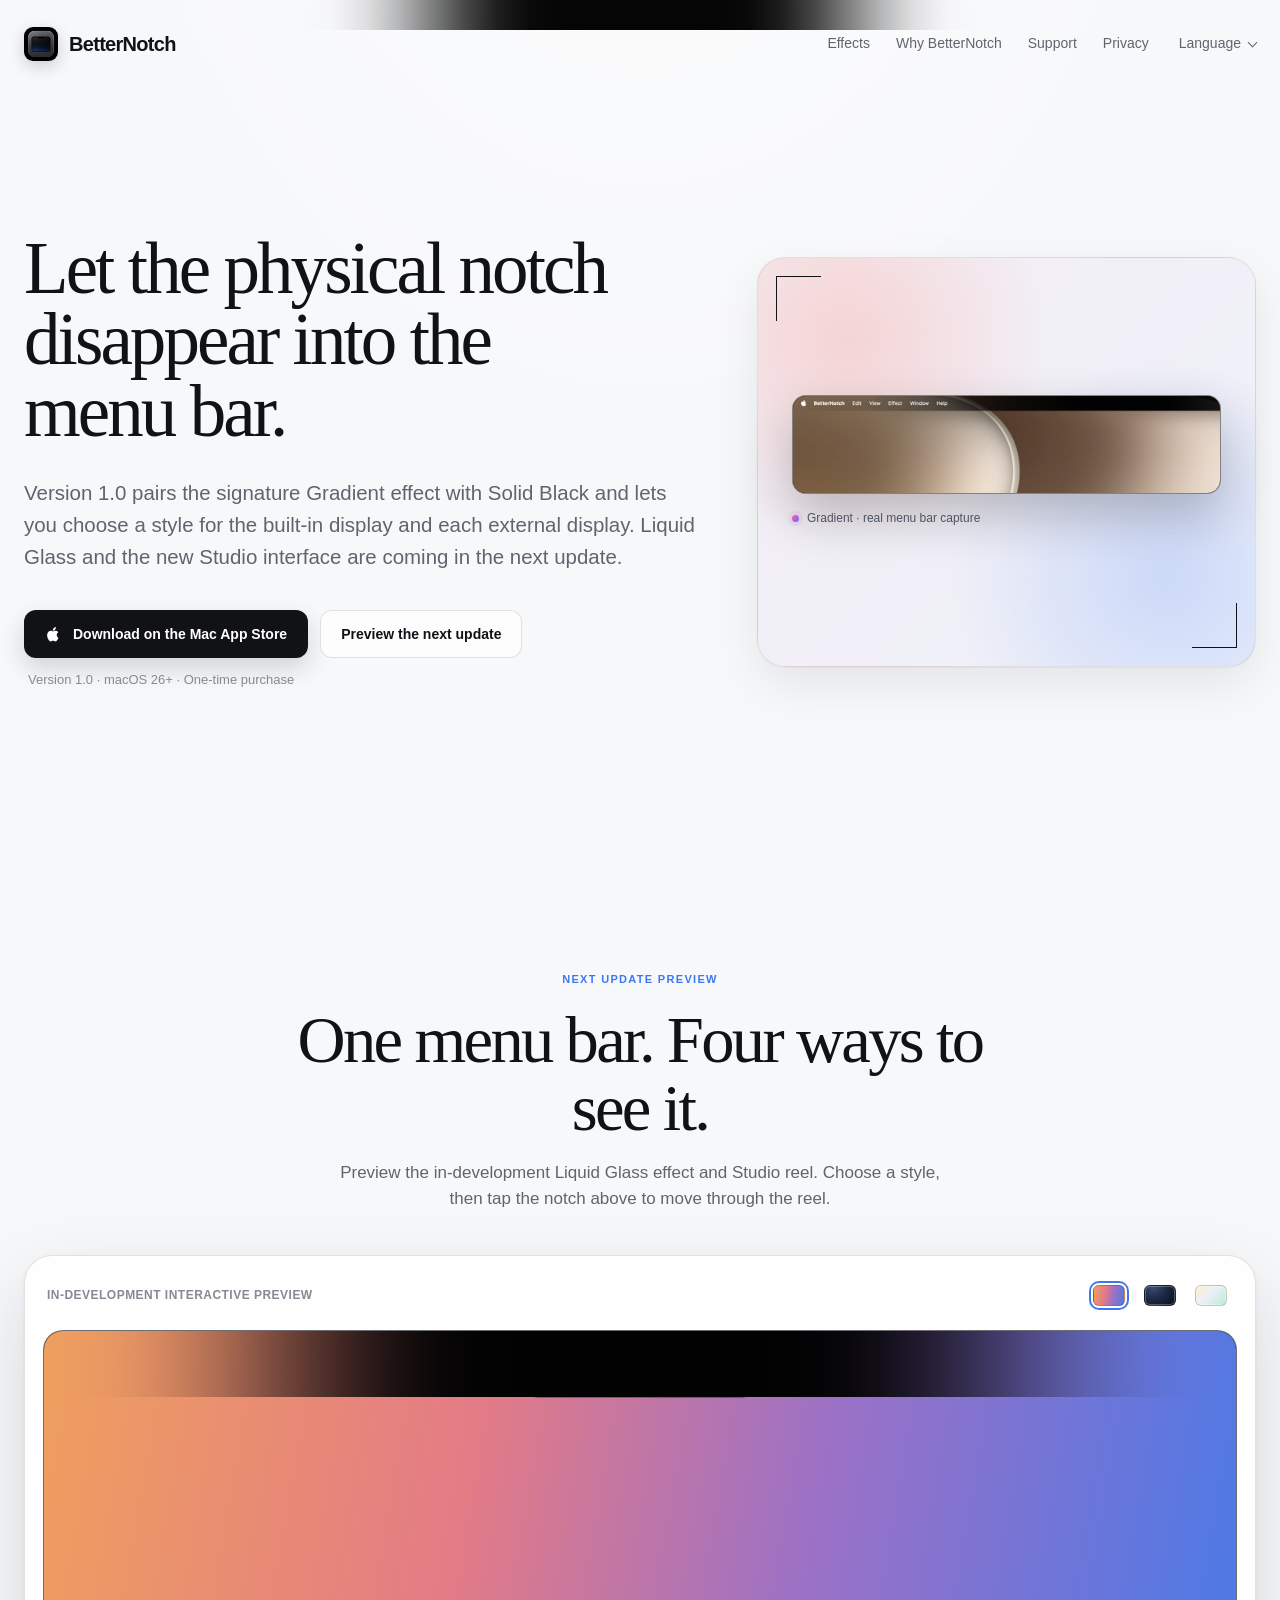
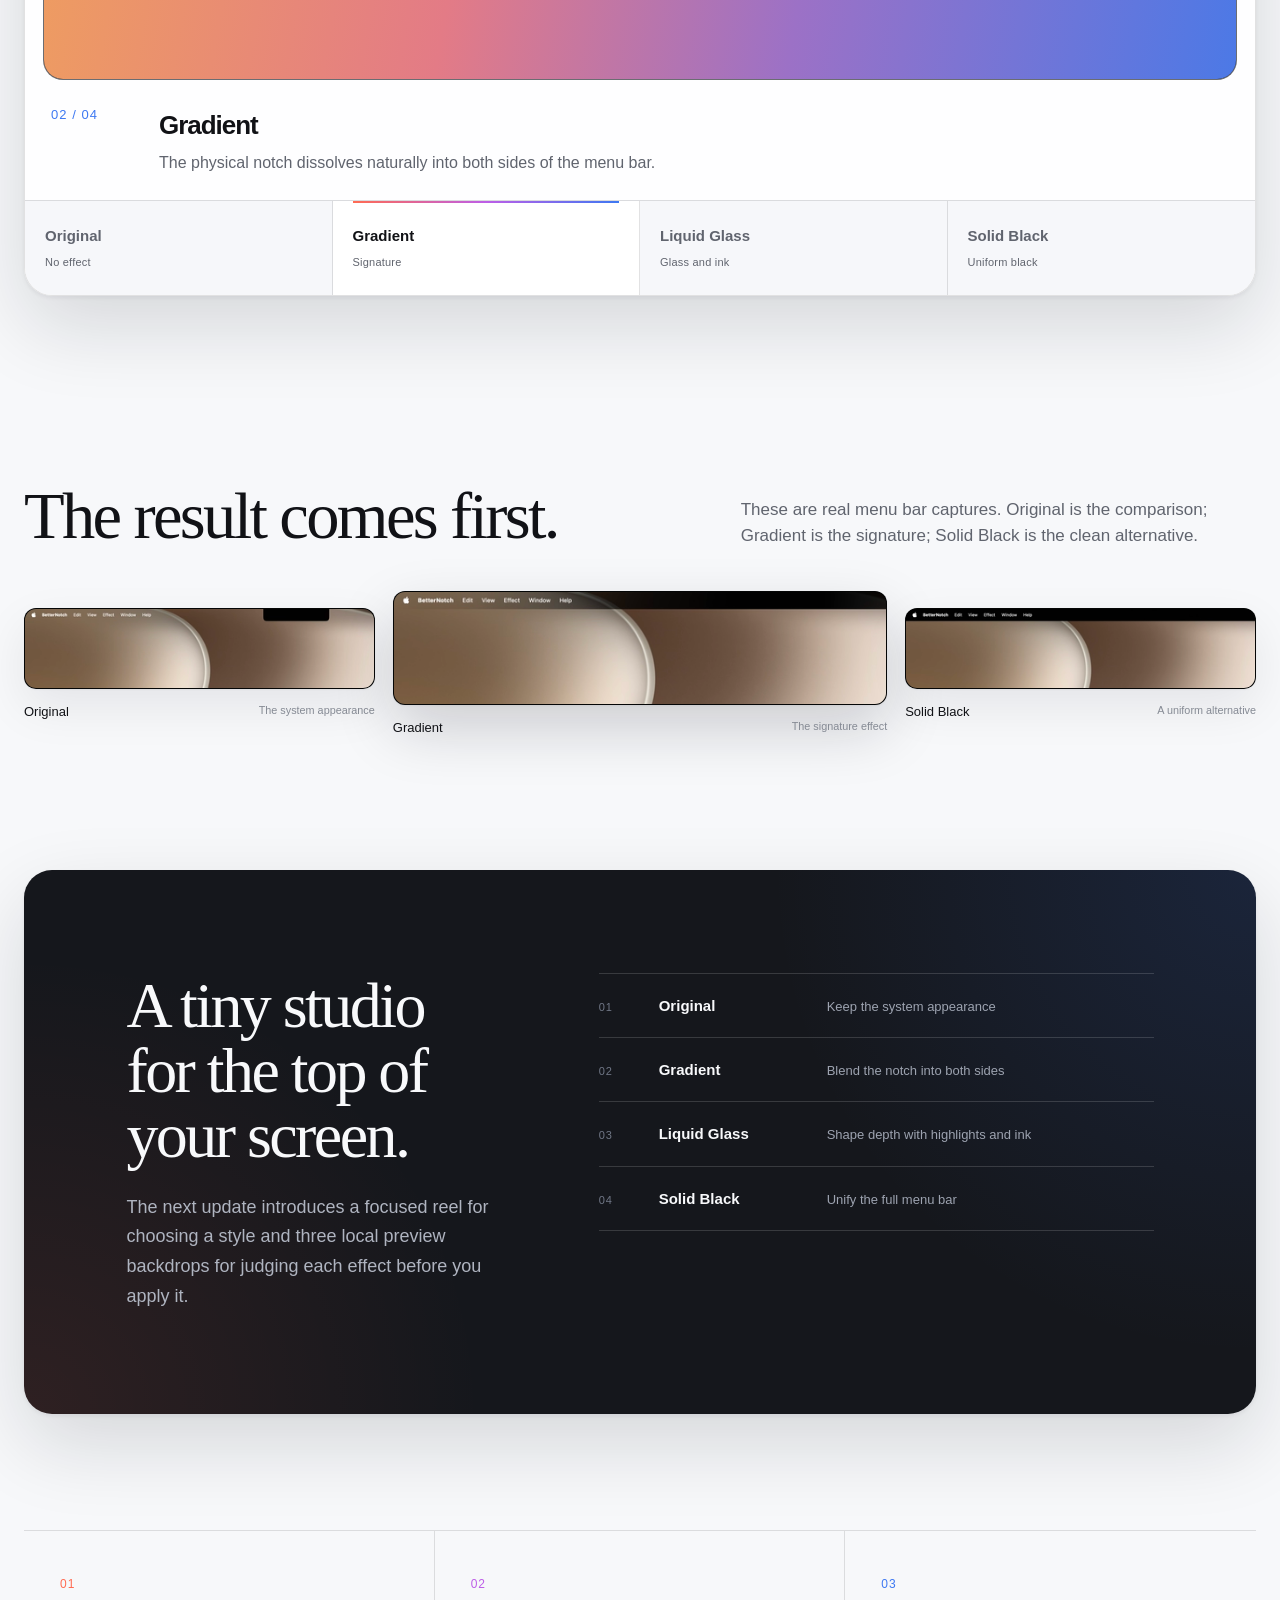
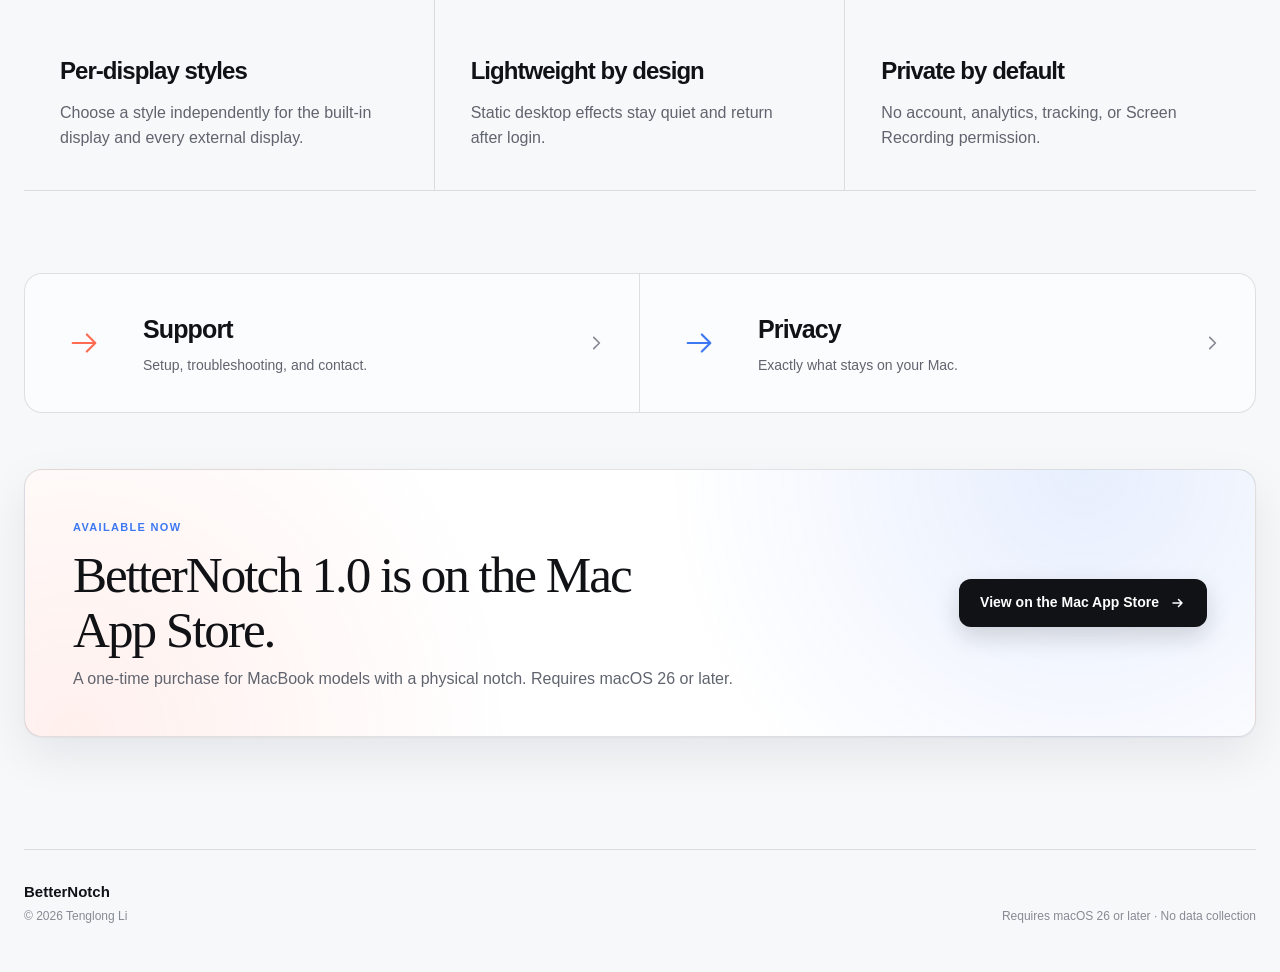
==== index.html @ a98c5ca3 "fix: refine gradient and liquid glass previews" ====
<!DOCTYPE html>
<html class="no-js" lang="en" data-title-en="BetterNotch — Let the physical notch disappear into the menu bar" data-title-zh="BetterNotch — 让物理刘海自然隐入菜单栏">
  <head>
    <meta charset="utf-8">
    <script>document.documentElement.className="js"</script>
    <meta name="viewport" content="width=device-width, initial-scale=1">
    <meta name="description" content="BetterNotch lets the physical notch disappear into the menu bar. Download version 1.0 for macOS 26 or later, and preview the next update.">
    <meta name="theme-color" content="#f7f8fa">
    <meta name="apple-itunes-app" content="app-id=6791836457">
    <meta property="og:type" content="website">
    <meta property="og:site_name" content="BetterNotch">
    <meta property="og:locale" content="en_US">
    <meta property="og:locale:alternate" content="zh_CN">
    <meta property="og:title" content="BetterNotch — Let the physical notch disappear into the menu bar">
    <meta property="og:description" content="A lightweight menu bar utility for MacBook models with a physical notch. Available on the Mac App Store.">
    <meta property="og:url" content="https://tungloong.github.io/betternotch-site/">
    <meta property="og:image" content="https://tungloong.github.io/betternotch-site/assets/og-betternotch-1.0-en.png">
    <meta property="og:image:type" content="image/png">
    <meta property="og:image:width" content="1200">
    <meta property="og:image:height" content="630">
    <meta property="og:image:alt" content="BetterNotch 1.0 showing Original, Gradient, and Solid Black menu bar effects">
    <meta name="twitter:card" content="summary_large_image">
    <meta name="twitter:title" content="BetterNotch — Let the physical notch disappear into the menu bar">
    <meta name="twitter:description" content="A lightweight menu bar utility for MacBook models with a physical notch.">
    <meta name="twitter:image" content="https://tungloong.github.io/betternotch-site/assets/og-betternotch-1.0-en.png">
    <meta name="twitter:image:alt" content="BetterNotch 1.0 showing Original, Gradient, and Solid Black menu bar effects">
    <link rel="canonical" href="https://tungloong.github.io/betternotch-site/">
    <link rel="icon" href="assets/betternotch-icon-128.png" type="image/png">
    <link rel="stylesheet" href="assets/styles.css?v=20260813-1">
    <script src="assets/language.js?v=20260812-3" defer></script>
    <script src="assets/site.js?v=20260812-3" defer></script>
    <script type="application/ld+json">
      {
        "@context": "https://schema.org",
        "@type": "SoftwareApplication",
        "name": "BetterNotch: Menu Bar Beautify",
        "alternateName": "BetterNotch",
        "applicationCategory": "UtilitiesApplication",
        "applicationSubCategory": "Graphics & Design",
        "operatingSystem": "macOS 26.0 or later",
        "softwareVersion": "1.0",
        "downloadUrl": "https://apps.apple.com/app/id6791836457?mt=12",
        "url": "https://tungloong.github.io/betternotch-site/",
        "image": "https://tungloong.github.io/betternotch-site/assets/og-betternotch-1.0-en.png",
        "description": "BetterNotch lets the physical notch disappear into the menu bar with Gradient and Solid Black effects, per-display style selection, and lightweight background operation.",
        "offers": {
          "@type": "Offer",
          "price": "0.99",
          "priceCurrency": "USD",
          "eligibleRegion": "US",
          "url": "https://apps.apple.com/app/id6791836457?mt=12",
          "availability": "https://schema.org/InStock"
        }
      }
    </script>
    <title>BetterNotch — Let the physical notch disappear into the menu bar</title>
  </head>
  <body class="home-page" data-effect="gradient" data-backdrop="warm">
    <a class="skip-link" href="#main" data-en="Skip to main content" data-zh="跳到主要内容">Skip to main content</a>

    <button class="notch-control" type="button" data-effect-cycle disabled>
      <span class="notch-control__wings" aria-hidden="true"></span>
      <span class="notch-control__shape" aria-hidden="true"></span>
      <span class="sr-only" data-notch-label>Cycle effect style</span>
    </button>

    <header class="site-header">
      <a class="brand" href="./" aria-label="BetterNotch home" data-aria-en="BetterNotch home" data-aria-zh="BetterNotch 首页">
        <picture>
          <source srcset="assets/betternotch-icon-128.avif" type="image/avif">
          <img class="brand-icon" src="assets/betternotch-icon-128.png" alt="" width="34" height="34" decoding="async">
        </picture>
        <span class="wordmark">BetterNotch</span>
      </a>

      <div class="header-actions">
        <nav class="site-nav" aria-label="Main navigation" data-aria-en="Main navigation" data-aria-zh="主要导航">
          <a href="#effects" data-en="Effects" data-zh="效果">Effects</a>
          <a href="#why" data-en="Why BetterNotch" data-zh="为什么选择 BetterNotch">Why BetterNotch</a>
          <a href="support/" data-en="Support" data-zh="使用支持">Support</a>
          <a href="privacy/" data-en="Privacy" data-zh="隐私政策">Privacy</a>
        </nav>

        <details class="language-menu" data-language-menu>
          <summary><span data-en="Language" data-zh="语言">Language</span><span class="language-chevron" aria-hidden="true"></span></summary>
          <div class="language-options" role="group" aria-label="Language / 语言">
            <button type="button" data-locale-button="en" aria-pressed="true" disabled>English</button>
            <button type="button" data-locale-button="zh-Hans" aria-pressed="false" disabled>中文</button>
          </div>
        </details>
      </div>
    </header>

    <aside class="no-js-notice" aria-label="JavaScript status" hidden>
      <p lang="en"><strong>JavaScript is off.</strong> The English content and every download, Support, and Privacy link remain available. Enable JavaScript only for language switching and the interactive effect preview.</p>
      <p lang="zh-Hans"><strong>JavaScript 已关闭。</strong>英文内容、下载、支持与隐私链接仍可使用；仅语言切换和交互式效果预览需要 JavaScript。</p>
    </aside>

    <main id="main">
      <article class="locale-home" aria-labelledby="home-title">
        <section class="hero">
          <div class="hero-copy">
            <h1 id="home-title" data-en="Let the physical notch disappear into the menu bar." data-zh="让物理刘海自然隐入菜单栏。">Let the physical notch disappear into the menu bar.</h1>
            <p class="lede" data-en="Version 1.0 pairs the signature Gradient effect with Solid Black and lets you choose a style for the built-in display and each external display. Liquid Glass and the new Studio interface are coming in the next update." data-zh="1.0 版提供主打的渐变效果、纯黑样式，并可为内建显示器和每块外接显示器选择样式；液态玻璃和全新的 Studio 界面将在下一次更新中推出。">Version 1.0 pairs the signature Gradient effect with Solid Black and lets you choose a style for the built-in display and each external display. Liquid Glass and the new Studio interface are coming in the next update.</p>
            <div class="hero-cta">
              <a class="button button-primary" href="https://apps.apple.com/app/id6791836457?mt=12" data-app-store-link>
                <svg aria-hidden="true" viewBox="0 0 20 20" width="17" height="17"><path d="M13.8 10.5c0-2.1 1.7-3.1 1.8-3.2a3.8 3.8 0 0 0-3-1.6c-1.3-.1-2.5.7-3.1.7-.7 0-1.7-.7-2.8-.7A4.1 4.1 0 0 0 3.2 7.8c-1.5 2.5-.4 6.3 1 8.3.7 1 1.5 2.1 2.6 2 1-.1 1.4-.7 2.7-.7s1.6.7 2.7.7c1.1 0 1.8-1 2.5-2a9 9 0 0 0 1.1-2.3 3.6 3.6 0 0 1-2-3.3ZM11.8 4.3c.6-.8 1.1-1.9 1-3a4.2 4.2 0 0 0-2.7 1.4 4 4 0 0 0-1 2.9c1 .1 2-.5 2.7-1.3Z" fill="currentColor"/></svg>
                <span data-en="Download on the Mac App Store" data-zh="在 Mac App Store 下载">Download on the Mac App Store</span>
              </a>
              <a class="button button-secondary" href="#effects" data-en="Preview the next update" data-zh="预览下一次更新">Preview the next update</a>
              <span class="sysreq" data-en="Version 1.0 · macOS 26+ · One-time purchase" data-zh="1.0 版 · macOS 26+ · 买断制">Version 1.0 · macOS 26+ · One-time purchase</span>
            </div>
          </div>

          <figure class="hero-capture">
            <div class="hero-capture__frame">
              <picture>
                <source srcset="assets/menubar-gradient-330.avif 330w, assets/menubar-gradient-396.avif 396w, assets/menubar-gradient-528.avif 528w" sizes="(max-width: 760px) calc(100vw - 76px), (max-width: 1040px) calc(100vw - 144px), 500px" type="image/avif">
                <img src="assets/menubar-gradient-web.png" alt="Real menu bar capture with BetterNotch Gradient applied" data-alt-en="Real menu bar capture with BetterNotch Gradient applied" data-alt-zh="应用 BetterNotch 渐变效果的真实菜单栏截图" width="1320" height="300" loading="eager" fetchpriority="high" decoding="async">
              </picture>
            </div>
            <figcaption>
              <span class="capture-dot" aria-hidden="true"></span>
              <span data-en="Gradient · real menu bar capture" data-zh="渐变 · 真实菜单栏截图">Gradient · real menu bar capture</span>
            </figcaption>
          </figure>
        </section>

        <section id="effects" class="effect-studio" aria-labelledby="effects-title">
          <header class="section-heading section-heading-centered">
            <span class="release-kicker" data-en="Next update preview" data-zh="下一次更新预览">Next update preview</span>
            <h2 id="effects-title" data-en="One menu bar. Four ways to see it." data-zh="一条菜单栏，四种观看方式。">One menu bar. Four ways to see it.</h2>
            <p class="js-only" data-en="Preview the in-development Liquid Glass effect and Studio reel. Choose a style, then tap the notch above to move through the reel." data-zh="预览开发中的液态玻璃效果与 Studio 转盘。选择一种样式，或点击页面顶部的刘海切换。">Preview the in-development Liquid Glass effect and Studio reel. Choose a style, then tap the notch above to move through the reel.</p>
            <div class="no-js-only static-preview-copy">
              <p lang="en">The static Gradient study below shows the default preview. The real menu bar captures that follow remain available.</p>
              <p lang="zh-Hans">下方静态展示默认的渐变预览；后续真实菜单栏截图仍可正常查看。</p>
            </div>
          </header>

          <div class="studio-shell">
            <div class="effect-stage" id="effect-stage" aria-live="polite">
              <div class="effect-stage__toolbar">
                <span class="js-only" data-en="In-development interactive preview" data-zh="开发中交互预览">In-development interactive preview</span>
                <span class="no-js-only">Static preview / 静态预览</span>
                <div class="backdrop-picker" role="group" aria-label="Preview backdrop" data-aria-en="Preview backdrop" data-aria-zh="预览底色">
                  <button class="backdrop-swatch backdrop-swatch-warm" type="button" data-backdrop-button="warm" aria-pressed="true" disabled><span class="sr-only" data-en="Warm backdrop" data-zh="暖色底色">Warm backdrop</span></button>
                  <button class="backdrop-swatch backdrop-swatch-midnight" type="button" data-backdrop-button="midnight" aria-pressed="false" disabled><span class="sr-only" data-en="Midnight backdrop" data-zh="深色底色">Midnight backdrop</span></button>
                  <button class="backdrop-swatch backdrop-swatch-mist" type="button" data-backdrop-button="mist" aria-pressed="false" disabled><span class="sr-only" data-en="Mist backdrop" data-zh="浅色底色">Mist backdrop</span></button>
                </div>
              </div>

              <div class="effect-canvas" aria-hidden="true">
                <div class="effect-canvas__wallpaper"></div>
                <div class="effect-canvas__effect">
                  <div class="effect-canvas__bar"></div>
                  <div class="effect-canvas__rim"></div>
                </div>
                <div class="effect-canvas__notch"></div>
              </div>

              <div class="effect-readout">
                <span class="effect-readout__index" data-effect-index>02 / 04</span>
                <div>
                  <h3 data-effect-title>Gradient</h3>
                  <p data-effect-summary>The physical notch dissolves naturally into both sides of the menu bar.</p>
                </div>
              </div>
            </div>

            <div class="effect-tabs" data-aria-en="Effect styles" data-aria-zh="效果样式">
              <button id="effect-tab-original" type="button" data-effect-button="original" disabled><span data-en="Original" data-zh="原始">Original</span><small data-en="No effect" data-zh="关闭效果">No effect</small></button>
              <button id="effect-tab-gradient" type="button" data-effect-button="gradient" disabled><span data-en="Gradient" data-zh="渐变">Gradient</span><small data-en="Signature" data-zh="主打效果">Signature</small></button>
              <button id="effect-tab-liquid-glass" type="button" data-effect-button="liquid-glass" disabled><span data-en="Liquid Glass" data-zh="液态玻璃">Liquid Glass</span><small data-en="Glass and ink" data-zh="玻璃与墨迹">Glass and ink</small></button>
              <button id="effect-tab-solid-black" type="button" data-effect-button="solid-black" disabled><span data-en="Solid Black" data-zh="纯黑">Solid Black</span><small data-en="Uniform black" data-zh="完整纯黑">Uniform black</small></button>
            </div>
          </div>
        </section>

        <section class="capture-proof" aria-labelledby="capture-title">
          <header class="section-heading">
            <h2 id="capture-title" data-en="The result comes first." data-zh="先看结果。">The result comes first.</h2>
            <p data-en="These are real menu bar captures. Original is the comparison; Gradient is the signature; Solid Black is the clean alternative." data-zh="以下均为真实菜单栏截图。原始用于对照，渐变是主打效果，纯黑则提供干净统一的替代样式。">These are real menu bar captures. Original is the comparison; Gradient is the signature; Solid Black is the clean alternative.</p>
          </header>

          <div class="capture-rail">
            <figure>
              <picture>
                <source srcset="assets/menubar-original-330.avif 330w, assets/menubar-original-396.avif 396w, assets/menubar-original-528.avif 528w" sizes="(max-width: 760px) calc(100vw - 32px), (max-width: 1287px) 27vw, 353px" type="image/avif">
                <img src="assets/menubar-original-web.png" alt="Original menu bar with the physical notch visible" data-alt-en="Original menu bar with the physical notch visible" data-alt-zh="物理刘海清晰可见的原始菜单栏" width="1320" height="300" loading="lazy" decoding="async">
              </picture>
              <figcaption><span data-en="Original" data-zh="原始">Original</span><small data-en="The system appearance" data-zh="系统原始外观">The system appearance</small></figcaption>
            </figure>
            <figure class="capture-rail__featured">
              <picture>
                <source srcset="assets/menubar-gradient-330.avif 330w, assets/menubar-gradient-396.avif 396w, assets/menubar-gradient-528.avif 528w" sizes="(max-width: 760px) calc(100vw - 32px), (max-width: 1309px) 38vw, 498px" type="image/avif">
                <img src="assets/menubar-gradient-web.png" alt="Menu bar with BetterNotch Gradient applied" data-alt-en="Menu bar with BetterNotch Gradient applied" data-alt-zh="应用 BetterNotch 渐变效果的菜单栏" width="1320" height="300" loading="lazy" decoding="async">
              </picture>
              <figcaption><span data-en="Gradient" data-zh="渐变">Gradient</span><small data-en="The signature effect" data-zh="主打效果">The signature effect</small></figcaption>
            </figure>
            <figure>
              <picture>
                <source srcset="assets/menubar-solid-black-330.avif 330w, assets/menubar-solid-black-396.avif 396w, assets/menubar-solid-black-528.avif 528w" sizes="(max-width: 760px) calc(100vw - 32px), (max-width: 1287px) 27vw, 353px" type="image/avif">
                <img src="assets/menubar-solid-black-web.png" alt="Menu bar with BetterNotch Solid Black applied" data-alt-en="Menu bar with BetterNotch Solid Black applied" data-alt-zh="应用 BetterNotch 纯黑效果的菜单栏" width="1320" height="300" loading="lazy" decoding="async">
              </picture>
              <figcaption><span data-en="Solid Black" data-zh="纯黑">Solid Black</span><small data-en="A uniform alternative" data-zh="完整统一的替代样式">A uniform alternative</small></figcaption>
            </figure>
          </div>
        </section>

        <section class="studio-story" aria-labelledby="studio-title">
          <div class="studio-story__copy">
            <h2 id="studio-title" data-en="A tiny studio for the top of your screen." data-zh="屏幕顶部的一间小小工作室。">A tiny studio for the top of your screen.</h2>
            <p data-en="The next update introduces a focused reel for choosing a style and three local preview backdrops for judging each effect before you apply it." data-zh="下一次更新将带来聚焦式样式转盘，并提供三种仅保存在本机的预览底色，方便你在应用前判断效果。">The next update introduces a focused reel for choosing a style and three local preview backdrops for judging each effect before you apply it.</p>
          </div>
          <ul class="style-ledger">
            <li><span>01</span><strong data-en="Original" data-zh="原始">Original</strong><small data-en="Keep the system appearance" data-zh="保留系统原始外观">Keep the system appearance</small></li>
            <li><span>02</span><strong data-en="Gradient" data-zh="渐变">Gradient</strong><small data-en="Blend the notch into both sides" data-zh="让刘海自然融入两侧菜单栏">Blend the notch into both sides</small></li>
            <li><span>03</span><strong data-en="Liquid Glass" data-zh="液态玻璃">Liquid Glass</strong><small data-en="Shape depth with highlights and ink" data-zh="用高光与墨迹勾勒层次">Shape depth with highlights and ink</small></li>
            <li><span>04</span><strong data-en="Solid Black" data-zh="纯黑">Solid Black</strong><small data-en="Unify the full menu bar" data-zh="统一整条菜单栏">Unify the full menu bar</small></li>
          </ul>
        </section>

        <section id="why" class="proof-points" aria-label="Why BetterNotch" data-aria-en="Why BetterNotch" data-aria-zh="为什么选择 BetterNotch">
          <article>
            <span aria-hidden="true">01</span>
            <h3 data-en="Per-display styles" data-zh="逐屏样式">Per-display styles</h3>
            <p data-en="Choose a style independently for the built-in display and every external display." data-zh="为内建显示器和每块外接显示器独立选择样式。">Choose a style independently for the built-in display and every external display.</p>
          </article>
          <article>
            <span aria-hidden="true">02</span>
            <h3 data-en="Lightweight by design" data-zh="轻量运行">Lightweight by design</h3>
            <p data-en="Static desktop effects stay quiet and return after login." data-zh="静态桌面效果安静常驻，并在登录后自动恢复。">Static desktop effects stay quiet and return after login.</p>
          </article>
          <article>
            <span aria-hidden="true">03</span>
            <h3 data-en="Private by default" data-zh="默认私密">Private by default</h3>
            <p data-en="No account, analytics, tracking, or Screen Recording permission." data-zh="无账户、无分析、无追踪，也不请求屏幕录制权限。">No account, analytics, tracking, or Screen Recording permission.</p>
          </article>
        </section>

        <section class="resource-rail" aria-label="Resources" data-aria-en="Resources" data-aria-zh="相关页面">
          <a href="support/">
            <span class="resource-arrow" aria-hidden="true"><svg viewBox="0 0 24 24"><path d="M4 12h15M14 6l6 6-6 6" fill="none" stroke="currentColor" stroke-linecap="round" stroke-linejoin="round" stroke-width="1.5"/></svg></span>
            <span><strong data-en="Support" data-zh="使用支持">Support</strong><small data-en="Setup, troubleshooting, and contact." data-zh="设置、故障排查与联系方式。">Setup, troubleshooting, and contact.</small></span>
            <svg class="resource-chevron" aria-hidden="true" viewBox="0 0 16 16"><path d="m6 3 5 5-5 5" fill="none" stroke="currentColor" stroke-linecap="round" stroke-linejoin="round" stroke-width="1.5"/></svg>
          </a>
          <a href="privacy/">
            <span class="resource-arrow resource-arrow-blue" aria-hidden="true"><svg viewBox="0 0 24 24"><path d="M4 12h15M14 6l6 6-6 6" fill="none" stroke="currentColor" stroke-linecap="round" stroke-linejoin="round" stroke-width="1.5"/></svg></span>
            <span><strong data-en="Privacy" data-zh="隐私政策">Privacy</strong><small data-en="Exactly what stays on your Mac." data-zh="准确了解哪些内容只保存在你的 Mac 上。">Exactly what stays on your Mac.</small></span>
            <svg class="resource-chevron" aria-hidden="true" viewBox="0 0 16 16"><path d="m6 3 5 5-5 5" fill="none" stroke="currentColor" stroke-linecap="round" stroke-linejoin="round" stroke-width="1.5"/></svg>
          </a>
        </section>

        <section class="download-rail" aria-labelledby="download-title">
          <div>
            <span class="release-kicker" data-en="Available now" data-zh="现已提供">Available now</span>
            <h2 id="download-title" data-en="BetterNotch 1.0 is on the Mac App Store." data-zh="BetterNotch 1.0 已登陆 Mac App Store。">BetterNotch 1.0 is on the Mac App Store.</h2>
            <p data-en="A one-time purchase for MacBook models with a physical notch. Requires macOS 26 or later." data-zh="为带物理刘海的 MacBook 打造，一次购买即可使用。需要 macOS 26 或更高版本。">A one-time purchase for MacBook models with a physical notch. Requires macOS 26 or later.</p>
          </div>
          <a class="button button-primary" href="https://apps.apple.com/app/id6791836457?mt=12" data-app-store-link>
            <span data-en="View on the Mac App Store" data-zh="前往 Mac App Store">View on the Mac App Store</span>
            <svg aria-hidden="true" viewBox="0 0 16 16" width="16" height="16"><path d="M3 8h9M8.5 4.5 12 8l-3.5 3.5" fill="none" stroke="currentColor" stroke-linecap="round" stroke-linejoin="round" stroke-width="1.5"/></svg>
          </a>
        </section>
      </article>
    </main>

    <footer class="site-footer">
      <p><strong>BetterNotch</strong><span>© 2026 Tenglong Li</span></p>
      <p data-en="Requires macOS 26 or later · No data collection" data-zh="需要 macOS 26 或更高版本 · 不收集任何数据">Requires macOS 26 or later · No data collection</p>
    </footer>
  </body>
</html>
---- assets/styles.css ----
:root {
  color-scheme: light;
  --page: #f7f8fa;
  --paper: #ffffff;
  --paper-soft: #f1f3f6;
  --ink: #111216;
  --muted: #60646e;
  --faint: #858a94;
  --line: rgba(17, 18, 22, 0.12);
  --line-strong: rgba(17, 18, 22, 0.22);
  --coral: #ff6b52;
  --violet: #bd5ee7;
  --blue: #3d78f2;
  --green: #35c76f;
  --dark: #15171c;
  --dark-raised: #1e2128;
  --max-width: 1240px;
  --content-width: 780px;
  --radius-lg: 28px;
  --radius-md: 18px;
  --radius-sm: 12px;
  --shadow-soft: 0 1px 2px rgba(15, 18, 26, 0.04), 0 18px 48px rgba(15, 18, 26, 0.08);
  --shadow-lift: 0 2px 4px rgba(15, 18, 26, 0.06), 0 30px 80px rgba(15, 18, 26, 0.14);
  --display: "Iowan Old Style", "New York", ui-serif, Georgia, "Songti SC", serif;
  --sans: -apple-system, BlinkMacSystemFont, "SF Pro Text", "Helvetica Neue", "PingFang SC", "Microsoft YaHei", sans-serif;
}

* {
  box-sizing: border-box;
}

html {
  background: var(--page);
  scroll-behavior: smooth;
  scroll-padding-top: 72px;
}

body {
  min-height: 100vh;
  margin: 0;
  overflow-x: hidden;
  color: var(--ink);
  background:
    radial-gradient(70% 36% at 50% -14%, rgba(255, 255, 255, 0.95), transparent 70%),
    var(--page);
  font-family: var(--sans);
  font-size: 16px;
  line-height: 1.55;
  text-rendering: optimizeLegibility;
  -webkit-font-smoothing: antialiased;
}

button,
summary {
  font: inherit;
}

img {
  max-width: 100%;
  height: auto;
}

a {
  color: inherit;
  text-underline-offset: 0.22em;
}

a:focus-visible,
button:focus-visible,
summary:focus-visible {
  outline: 3px solid rgba(61, 120, 242, 0.68);
  outline-offset: 4px;
}

.sr-only {
  position: absolute;
  width: 1px;
  height: 1px;
  padding: 0;
  margin: -1px;
  overflow: hidden;
  clip: rect(0, 0, 0, 0);
  white-space: nowrap;
  border: 0;
}

.skip-link {
  position: fixed;
  z-index: 200;
  top: -100px;
  left: 12px;
  display: inline-flex;
  align-items: center;
  min-height: 44px;
  padding: 9px 13px;
  border-radius: 9px;
  background: var(--ink);
  color: #fff;
  text-decoration: none;
}

.skip-link:focus {
  top: 12px;
}

.no-js-only {
  display: none;
}

.no-js .js-only,
.no-js .language-menu,
.no-js .notch-control,
.no-js .backdrop-picker,
.no-js .effect-tabs {
  display: none;
}

.no-js .no-js-only {
  display: block;
}

.no-js-notice {
  display: none;
  border-radius: var(--radius-sm);
}

.no-js .no-js-notice {
  display: block !important;
  width: min(calc(100% - 48px), var(--max-width));
  margin: 28px auto 0;
  padding: 18px 20px;
  border: 1px solid var(--line-strong);
  background: var(--paper);
  box-shadow: var(--shadow-soft);
}

.no-js-notice p {
  margin: 0;
  color: var(--muted);
  font-size: 14px;
}

.no-js-notice p + p {
  margin-top: 8px;
  padding-top: 8px;
  border-top: 1px solid var(--line);
}

.no-js-notice strong {
  color: var(--ink);
}

.static-preview-copy {
  max-width: 630px;
  margin: 18px auto 0;
}

.static-preview-copy p {
  margin: 0;
  color: var(--muted);
  font-size: 17px;
}

.static-preview-copy p + p {
  margin-top: 8px;
  font-size: 15px;
}

.no-js .effect-studio {
  padding-top: 88px;
}

.no-js .studio-shell {
  box-shadow: var(--shadow-soft);
}

.no-js .effect-readout {
  min-height: 0;
}

/* The page notch is a real control: clicking it advances the effect reel. */
.notch-control {
  position: fixed;
  z-index: 120;
  top: 0;
  left: 50%;
  width: 230px;
  height: 44px;
  padding: 0;
  border: 0;
  background: transparent;
  cursor: pointer;
  transform: translateX(-50%);
  -webkit-tap-highlight-color: transparent;
}

.notch-control__shape {
  position: absolute;
  top: 0;
  left: 50%;
  width: 154px;
  height: 30px;
  border: 1px solid rgba(255, 255, 255, 0.09);
  border-top: 0;
  border-radius: 0 0 18px 18px;
  background: #050506;
  box-shadow: 0 9px 24px rgba(15, 18, 26, 0.2);
  transform: translateX(-50%);
  transition: width 280ms ease, box-shadow 280ms ease;
}

.notch-control__wings {
  position: absolute;
  top: 0;
  left: 50%;
  width: min(680px, 78vw);
  height: 30px;
  opacity: 0;
  transform: translateX(-50%);
  transition: opacity 280ms ease, width 280ms ease, background 280ms ease;
}

body[data-effect="gradient"] .notch-control__wings {
  opacity: 1;
  background: linear-gradient(90deg,
    rgba(5, 5, 6, 0) 0%,
    rgba(5, 5, 6, 0.016) 4.8%,
    rgba(5, 5, 6, 0.104) 9.7%,
    rgba(5, 5, 6, 0.275) 14.5%,
    rgba(5, 5, 6, 0.5) 19.4%,
    rgba(5, 5, 6, 0.725) 24.2%,
    rgba(5, 5, 6, 0.897) 29%,
    rgba(5, 5, 6, 0.984) 33.9%,
    #050506 38.7%,
    #050506 61.3%,
    rgba(5, 5, 6, 0.984) 66.1%,
    rgba(5, 5, 6, 0.897) 71%,
    rgba(5, 5, 6, 0.725) 75.8%,
    rgba(5, 5, 6, 0.5) 80.6%,
    rgba(5, 5, 6, 0.275) 85.5%,
    rgba(5, 5, 6, 0.104) 90.3%,
    rgba(5, 5, 6, 0.016) 95.2%,
    rgba(5, 5, 6, 0) 100%);
}

body[data-effect="liquid-glass"] .notch-control__wings {
  opacity: 1;
  border-radius: 0 0 12px 12px;
  background:
    linear-gradient(180deg, rgba(255, 255, 255, 0.08), transparent 46%, rgba(0, 0, 0, 0.06)),
    linear-gradient(90deg,
      rgba(5, 5, 6, 0) 0%,
      rgba(5, 5, 6, 0.02) 8%,
      rgba(5, 5, 6, 0.08) 16%,
      rgba(5, 5, 6, 0.24) 23%,
      rgba(5, 5, 6, 0.55) 30%,
      rgba(5, 5, 6, 0.9) 35%,
      #050506 38.7%,
      #050506 61.3%,
      rgba(5, 5, 6, 0.9) 65%,
      rgba(5, 5, 6, 0.55) 70%,
      rgba(5, 5, 6, 0.24) 77%,
      rgba(5, 5, 6, 0.08) 84%,
      rgba(5, 5, 6, 0.02) 92%,
      rgba(5, 5, 6, 0) 100%);
  box-shadow:
    inset 0 -1px rgba(255, 255, 255, 0.5),
    inset 0 -2px rgba(4, 6, 10, 0.18),
    0 8px 22px rgba(71, 91, 158, 0.12);
  backdrop-filter: blur(10px) saturate(1.28);
  -webkit-backdrop-filter: blur(10px) saturate(1.28);
}

body[data-effect="solid-black"] .notch-control__wings {
  width: 100vw;
  opacity: 1;
  background: #050506;
}

body[data-effect="gradient"] .notch-control__shape,
body[data-effect="liquid-glass"] .notch-control__shape {
  border-color: transparent;
  box-shadow: none;
}

.notch-control:hover .notch-control__shape,
.notch-control:focus-visible .notch-control__shape {
  width: 166px;
  box-shadow: 0 10px 30px rgba(15, 18, 26, 0.32);
}

.notch-control:focus-visible {
  outline-offset: -4px;
}

.site-header,
.hero,
.effect-studio,
.capture-proof,
.studio-story,
.proof-points,
.resource-rail,
.download-rail,
.site-footer {
  width: min(calc(100% - 48px), var(--max-width));
  margin-inline: auto;
}

/* Header */
.site-header {
  position: relative;
  z-index: 50;
  display: flex;
  align-items: center;
  justify-content: space-between;
  gap: 28px;
  min-height: 78px;
  padding: 22px 0 12px;
}

.brand,
.wordmark {
  display: inline-flex;
  align-items: center;
  min-height: 44px;
  text-decoration: none;
}

.brand {
  display: inline-flex;
  align-items: center;
  gap: 11px;
}

.brand picture {
  display: block;
  width: 34px;
  height: 34px;
}

.brand-icon {
  width: 34px;
  height: 34px;
  border-radius: 9px;
  box-shadow: 0 5px 16px rgba(15, 18, 26, 0.18);
}

.wordmark {
  font-size: 20px;
  font-weight: 650;
  letter-spacing: -0.035em;
}

.header-actions {
  display: flex;
  align-items: center;
  gap: 30px;
  white-space: nowrap;
}

.site-nav {
  display: flex;
  align-items: center;
  gap: 26px;
  font-size: 14px;
}

.site-nav a {
  display: flex;
  align-items: center;
  min-height: 44px;
  color: var(--muted);
  text-decoration: none;
  transition: color 160ms ease;
}

.site-nav a:hover,
.site-nav a[aria-current="page"] {
  color: var(--ink);
}

/* Language menu */
.language-menu {
  position: relative;
  z-index: 140;
  color: var(--muted);
  font-size: 14px;
}

.language-menu summary {
  display: flex;
  align-items: center;
  gap: 8px;
  min-width: 44px;
  min-height: 44px;
  padding: 4px 0;
  list-style: none;
  cursor: pointer;
}

.language-menu summary::-webkit-details-marker {
  display: none;
}

.language-menu summary:hover,
.language-menu[open] summary {
  color: var(--ink);
}

.language-chevron {
  width: 7px;
  height: 7px;
  margin-top: -3px;
  border-right: 1px solid currentColor;
  border-bottom: 1px solid currentColor;
  transform: rotate(45deg);
  transition: transform 160ms ease;
}

.language-menu[open] .language-chevron {
  margin-top: 3px;
  transform: rotate(225deg);
}

.language-options {
  position: absolute;
  top: calc(100% + 10px);
  right: 0;
  display: grid;
  min-width: 132px;
  padding: 6px;
  border: 1px solid var(--line);
  border-radius: 12px;
  background: rgba(255, 255, 255, 0.94);
  box-shadow: var(--shadow-soft);
  backdrop-filter: blur(18px);
}

.language-options button {
  display: flex;
  align-items: center;
  justify-content: space-between;
  min-height: 44px;
  padding: 7px 9px;
  border: 0;
  border-radius: 7px;
  background: transparent;
  color: var(--muted);
  text-align: left;
  cursor: pointer;
}

.language-options button:hover,
.language-options button:focus-visible {
  background: var(--paper-soft);
  color: var(--ink);
}

.language-options button:focus-visible {
  outline: 3px solid rgba(61, 120, 242, 0.68);
  outline-offset: -2px;
}

.language-options button[aria-pressed="true"] {
  color: var(--blue);
}

.language-options button[aria-pressed="true"]::after {
  content: "✓";
  font-size: 11px;
}

/* Type */
h1,
h2,
h3,
p {
  text-wrap: pretty;
}

h1,
h2,
h3 {
  margin-top: 0;
  letter-spacing: -0.04em;
}

h1,
.section-heading h2,
.studio-story h2,
.document h1,
.document h2 {
  font-family: var(--display);
  font-weight: 500;
}

.hero {
  display: grid;
  grid-template-columns: minmax(0, 1.15fr) minmax(390px, 0.85fr);
  align-items: center;
  gap: clamp(46px, 4.5vw, 68px);
  min-height: min(780px, calc(100svh - 78px));
  padding: clamp(72px, 9vw, 124px) 0 clamp(86px, 10vw, 132px);
}

.hero h1 {
  max-width: 790px;
  margin-bottom: 30px;
  font-size: clamp(54px, 5.7vw, 78px);
  line-height: 0.98;
}

.lede {
  max-width: 680px;
  margin: 0;
  color: var(--muted);
  font-size: clamp(18px, 1.6vw, 21px);
  line-height: 1.55;
}

.hero-cta {
  display: flex;
  align-items: center;
  gap: 12px;
  margin-top: 38px;
  flex-wrap: wrap;
}

.button {
  display: inline-flex;
  align-items: center;
  justify-content: center;
  gap: 11px;
  min-height: 48px;
  padding: 12px 20px;
  border: 1px solid transparent;
  border-radius: 12px;
  font-size: 14px;
  font-weight: 620;
  text-decoration: none;
  transition: transform 180ms ease, background 180ms ease, border-color 180ms ease, box-shadow 180ms ease;
}

.button:hover {
  transform: translateY(-2px);
}

.button:active {
  transform: translateY(0) scale(0.98);
}

.button-primary {
  background: var(--ink);
  color: #fff;
  box-shadow: 0 10px 24px rgba(17, 18, 22, 0.16);
}

.button-primary:hover {
  background: #25272d;
  color: #fff;
}

.button-secondary {
  border-color: var(--line);
  background: rgba(255, 255, 255, 0.72);
  color: var(--ink);
}

.button-secondary:hover {
  border-color: var(--line-strong);
  background: #fff;
}

.sysreq {
  margin-left: 4px;
  color: var(--faint);
  font-size: 13px;
}

.hero-capture {
  position: relative;
  display: grid;
  align-content: center;
  min-height: 410px;
  margin: 0;
  padding: 48px 34px;
  border: 1px solid rgba(17, 18, 22, 0.08);
  border-radius: var(--radius-lg);
  background:
    radial-gradient(circle at 18% 20%, rgba(255, 107, 82, 0.2), transparent 38%),
    radial-gradient(circle at 82% 78%, rgba(61, 120, 242, 0.2), transparent 42%),
    linear-gradient(135deg, #f4edf3, #eef2fb);
  box-shadow: var(--shadow-soft);
}

.hero-capture::before,
.hero-capture::after {
  content: "";
  position: absolute;
  width: 44px;
  height: 44px;
  border-color: rgba(17, 18, 22, 0.18);
  pointer-events: none;
}

.hero-capture::before {
  top: 18px;
  left: 18px;
  border-top: 1px solid;
  border-left: 1px solid;
}

.hero-capture::after {
  right: 18px;
  bottom: 18px;
  border-right: 1px solid;
  border-bottom: 1px solid;
}

.hero-capture__frame {
  overflow: hidden;
  border: 1px solid rgba(255, 255, 255, 0.5);
  border-radius: 14px;
  background: #050506;
  box-shadow: 0 22px 50px rgba(17, 18, 22, 0.24);
}

.hero-capture__frame picture,
.hero-capture__frame img {
  display: block;
  width: 100%;
}

.hero-capture figcaption {
  display: flex;
  align-items: center;
  gap: 8px;
  margin-top: 15px;
  color: #4f5360;
  font-size: 12px;
}

.capture-dot {
  width: 7px;
  height: 7px;
  border-radius: 50%;
  background: linear-gradient(135deg, var(--coral), var(--violet) 52%, var(--blue));
  box-shadow: 0 0 0 4px rgba(189, 94, 231, 0.1);
}

/* Shared section headings */
.section-heading {
  display: grid;
  grid-template-columns: minmax(0, 0.95fr) minmax(280px, 0.75fr);
  align-items: end;
  gap: 64px;
  margin-bottom: 42px;
}

.section-heading-centered {
  display: block;
  max-width: 780px;
  margin-inline: auto;
  text-align: center;
}

.section-heading h2 {
  margin-bottom: 0;
  font-size: clamp(42px, 5.2vw, 68px);
  line-height: 1.02;
}

.section-heading p {
  margin: 0;
  color: var(--muted);
  font-size: 17px;
}

.section-heading-centered p {
  max-width: 630px;
  margin: 18px auto 0;
}

.release-kicker {
  display: inline-block;
  margin-bottom: 18px;
  color: var(--blue);
  font-size: 11px;
  font-weight: 700;
  letter-spacing: 0.12em;
  text-transform: uppercase;
}

/* Interactive effect studio */
.effect-studio {
  padding: 108px 0 116px;
}

.studio-shell {
  overflow: hidden;
  border: 1px solid var(--line);
  border-radius: var(--radius-lg);
  background: rgba(255, 255, 255, 0.84);
  box-shadow: var(--shadow-lift);
}

.effect-stage {
  padding: 18px 18px 0;
}

.effect-stage__toolbar {
  display: flex;
  align-items: center;
  justify-content: space-between;
  gap: 18px;
  min-height: 42px;
  padding: 0 4px 12px;
  color: var(--faint);
  font-size: 12px;
  font-weight: 620;
  letter-spacing: 0.04em;
  text-transform: uppercase;
}

.backdrop-picker {
  display: flex;
  gap: 7px;
}

.backdrop-swatch {
  position: relative;
  display: grid;
  place-items: center;
  width: 44px;
  height: 44px;
  padding: 0;
  border: 0;
  background: transparent;
  cursor: pointer;
}

.backdrop-swatch::before {
  content: "";
  width: 30px;
  height: 19px;
  border: 1px solid rgba(17, 18, 22, 0.18);
  border-radius: 6px;
  box-shadow: inset 0 0 0 1px rgba(255, 255, 255, 0.28);
  transition: transform 160ms ease, box-shadow 160ms ease;
}

.backdrop-swatch:disabled,
.effect-tabs button:disabled,
.notch-control:disabled,
.language-options button:disabled {
  cursor: default;
}

.backdrop-swatch:hover::before {
  transform: translateY(-1px);
}

.backdrop-swatch[aria-pressed="true"]::before {
  box-shadow: 0 0 0 2px var(--paper), 0 0 0 4px var(--blue);
}

.backdrop-swatch-warm::before {
  background: linear-gradient(100deg, #ef9f5e, #e37b86 36%, #9c71c6 64%, #4c79e6);
}

.backdrop-swatch-midnight::before {
  background: radial-gradient(circle at 28% 0%, #3c4e7a, #1e2742 48%, #0a0e1c);
}

.backdrop-swatch-mist::before {
  background: linear-gradient(135deg, #fff0ce, #e8f0f7 48%, #b8ebd6);
}

.effect-canvas {
  --effect-band-height: 66px;
  /* Keep the opaque interval and the physical housing on one measured seam. */
  --effect-notch-width: clamp(72px, 20%, 236px);
  position: relative;
  min-height: 350px;
  overflow: hidden;
  border: 1px solid rgba(255, 255, 255, 0.38);
  border-radius: 20px;
  background: #10131c;
  isolation: isolate;
}

.effect-canvas__wallpaper {
  position: absolute;
  inset: 0;
  background: linear-gradient(100deg, #ef9f5e, #e37b86 36%, #9c71c6 64%, #4c79e6);
  transition: background 320ms ease, filter 320ms ease;
}

body[data-backdrop="midnight"] .effect-canvas__wallpaper {
  background: radial-gradient(ellipse at 28% -20%, #3c4e7a 0%, #1e2742 46%, #0a0e1c 100%);
}

body[data-backdrop="mist"] .effect-canvas__wallpaper {
  background:
    radial-gradient(circle at 18% 24%, rgba(255, 217, 168, 0.94), transparent 36%),
    radial-gradient(circle at 74% 8%, rgba(183, 235, 214, 0.94), transparent 34%),
    linear-gradient(180deg, #f4f7fb, #e8eef6);
}

.effect-canvas__effect {
  position: absolute;
  z-index: 2;
  top: 0;
  left: 0;
  width: 100%;
  height: var(--effect-band-height);
  overflow: hidden;
  transition: inset 320ms ease, border-radius 320ms ease, box-shadow 320ms ease;
}

.effect-canvas__bar,
.effect-canvas__rim {
  position: absolute;
  inset: 0;
  transition: background 320ms ease, opacity 320ms ease, box-shadow 320ms ease;
}

.effect-canvas__notch {
  position: absolute;
  z-index: 4;
  top: 0;
  left: 50%;
  width: var(--effect-notch-width);
  height: var(--effect-band-height);
  border-radius: 0 0 18px 18px;
  background: #020203;
  transform: translateX(-50%);
  transition: width 280ms ease, border-radius 280ms ease, box-shadow 280ms ease;
}

.effect-canvas__rim {
  z-index: 3;
  opacity: 0;
}

body[data-effect="original"] .effect-canvas__bar {
  background: transparent;
}

body[data-effect="gradient"] .effect-canvas__bar {
  /* Current App default: 16 samples of smootherstep into a 40%–60% plateau. */
  background: linear-gradient(90deg,
    rgba(2, 2, 3, 0) 0%,
    rgba(2, 2, 3, 0.002) 2.5%,
    rgba(2, 2, 3, 0.016) 5%,
    rgba(2, 2, 3, 0.049) 7.5%,
    rgba(2, 2, 3, 0.104) 10%,
    rgba(2, 2, 3, 0.18) 12.5%,
    rgba(2, 2, 3, 0.275) 15%,
    rgba(2, 2, 3, 0.384) 17.5%,
    rgba(2, 2, 3, 0.5) 20%,
    rgba(2, 2, 3, 0.616) 22.5%,
    rgba(2, 2, 3, 0.725) 25%,
    rgba(2, 2, 3, 0.82) 27.5%,
    rgba(2, 2, 3, 0.896) 30%,
    rgba(2, 2, 3, 0.951) 32.5%,
    rgba(2, 2, 3, 0.984) 35%,
    rgba(2, 2, 3, 0.998) 37.5%,
    #020203 40%,
    #020203 60%,
    rgba(2, 2, 3, 0.998) 62.5%,
    rgba(2, 2, 3, 0.984) 65%,
    rgba(2, 2, 3, 0.951) 67.5%,
    rgba(2, 2, 3, 0.896) 70%,
    rgba(2, 2, 3, 0.82) 72.5%,
    rgba(2, 2, 3, 0.725) 75%,
    rgba(2, 2, 3, 0.616) 77.5%,
    rgba(2, 2, 3, 0.5) 80%,
    rgba(2, 2, 3, 0.384) 82.5%,
    rgba(2, 2, 3, 0.275) 85%,
    rgba(2, 2, 3, 0.18) 87.5%,
    rgba(2, 2, 3, 0.104) 90%,
    rgba(2, 2, 3, 0.049) 92.5%,
    rgba(2, 2, 3, 0.016) 95%,
    rgba(2, 2, 3, 0.002) 97.5%,
    rgba(2, 2, 3, 0) 100%);
}

body[data-effect="liquid-glass"] .effect-canvas__effect {
  inset: 0 10px auto;
  width: auto;
  border-radius: 0 0 14px 14px;
  background: rgba(255, 255, 255, 0.065);
  box-shadow:
    inset 0 -1px rgba(255, 255, 255, 0.5),
    inset 0 -2px rgba(5, 7, 12, 0.2),
    0 8px 20px rgba(8, 12, 24, 0.12);
  backdrop-filter: blur(12px) saturate(1.28) contrast(1.04);
  -webkit-backdrop-filter: blur(12px) saturate(1.28) contrast(1.04);
}

body[data-effect="liquid-glass"] .effect-canvas__bar {
  /* Mirrors LiquidGlassGradientProfile's current piecewise defaults. */
  background:
    linear-gradient(180deg, rgba(255, 255, 255, 0.07), rgba(255, 255, 255, 0) 42%, rgba(0, 0, 0, 0.055)),
    linear-gradient(90deg,
      rgba(2, 2, 3, 0) 0%,
      rgba(2, 2, 3, 0) 7.5%,
      rgba(2, 2, 3, 0.001) 10.006%,
      rgba(2, 2, 3, 0.003) 12.501%,
      rgba(2, 2, 3, 0.008) 14.997%,
      rgba(2, 2, 3, 0.019) 17.504%,
      rgba(2, 2, 3, 0.036) 20%,
      rgba(2, 2, 3, 0.061) 22.496%,
      rgba(2, 2, 3, 0.1) 25.246%,
      rgba(2, 2, 3, 0.307) 27.499%,
      rgba(2, 2, 3, 0.55) 30.16%,
      rgba(2, 2, 3, 0.748) 32.501%,
      rgba(2, 2, 3, 0.91) 34.997%,
      rgba(2, 2, 3, 0.994) 37.504%,
      #020203 38.366%,
      #020203 61.634%,
      rgba(2, 2, 3, 0.994) 62.496%,
      rgba(2, 2, 3, 0.91) 65.003%,
      rgba(2, 2, 3, 0.748) 67.499%,
      rgba(2, 2, 3, 0.55) 69.84%,
      rgba(2, 2, 3, 0.307) 72.501%,
      rgba(2, 2, 3, 0.1) 74.754%,
      rgba(2, 2, 3, 0.061) 77.504%,
      rgba(2, 2, 3, 0.036) 80%,
      rgba(2, 2, 3, 0.019) 82.496%,
      rgba(2, 2, 3, 0.008) 85.003%,
      rgba(2, 2, 3, 0.003) 87.499%,
      rgba(2, 2, 3, 0.001) 89.994%,
      rgba(2, 2, 3, 0) 92.501%,
      rgba(2, 2, 3, 0) 100%);
}

body[data-effect="liquid-glass"] .effect-canvas__rim {
  opacity: 1;
  top: auto;
  bottom: 0;
  height: 2px;
  background:
    linear-gradient(180deg, rgba(0, 0, 0, 0.22), rgba(255, 255, 255, 0.55) 72%, rgba(255, 255, 255, 0)),
    linear-gradient(180deg, rgba(111, 166, 255, 0.14), rgba(255, 188, 119, 0.12));
  mask-image: linear-gradient(90deg,
    #000 0%,
    #000 7.5%,
    rgba(0, 0, 0, 0.98) 20%,
    rgba(0, 0, 0, 0.9) 25.246%,
    rgba(0, 0, 0, 0.45) 30.16%,
    rgba(0, 0, 0, 0.09) 34.997%,
    rgba(0, 0, 0, 0) 38.366%,
    rgba(0, 0, 0, 0) 61.634%,
    rgba(0, 0, 0, 0.09) 65.003%,
    rgba(0, 0, 0, 0.45) 69.84%,
    rgba(0, 0, 0, 0.9) 74.754%,
    rgba(0, 0, 0, 0.98) 80%,
    #000 92.5%,
    #000 100%);
  -webkit-mask-image: linear-gradient(90deg,
    #000 0%,
    #000 7.5%,
    rgba(0, 0, 0, 0.98) 20%,
    rgba(0, 0, 0, 0.9) 25.246%,
    rgba(0, 0, 0, 0.45) 30.16%,
    rgba(0, 0, 0, 0.09) 34.997%,
    rgba(0, 0, 0, 0) 38.366%,
    rgba(0, 0, 0, 0) 61.634%,
    rgba(0, 0, 0, 0.09) 65.003%,
    rgba(0, 0, 0, 0.45) 69.84%,
    rgba(0, 0, 0, 0.9) 74.754%,
    rgba(0, 0, 0, 0.98) 80%,
    #000 92.5%,
    #000 100%);
}

body[data-effect="solid-black"] .effect-canvas__bar {
  background: #020203;
}

body[data-effect="solid-black"] .effect-canvas__notch {
  border-radius: 0;
  box-shadow: 0 0 0 1px #020203;
}

body[data-effect="gradient"] .effect-canvas__notch,
body[data-effect="liquid-glass"] .effect-canvas__notch {
  box-shadow: 0 1px 0 rgba(0, 0, 0, 0.32);
}

body[data-effect="liquid-glass"] .effect-canvas__notch {
  z-index: 5;
}

.effect-readout {
  display: grid;
  grid-template-columns: 86px 1fr;
  gap: 22px;
  min-height: 120px;
  padding: 25px 8px 22px;
}

.effect-readout__index {
  color: var(--blue);
  font-size: 13px;
  font-variant-numeric: tabular-nums;
  letter-spacing: 0.08em;
}

.effect-readout h3 {
  margin-bottom: 6px;
  font-size: 26px;
  font-weight: 650;
}

.effect-readout p {
  max-width: 660px;
  margin: 0;
  color: var(--muted);
}

.effect-tabs {
  display: grid;
  grid-template-columns: repeat(4, minmax(0, 1fr));
  border-top: 1px solid var(--line);
  background: rgba(244, 246, 249, 0.72);
}

.effect-tabs button {
  position: relative;
  min-height: 94px;
  padding: 18px 20px;
  border: 0;
  border-right: 1px solid var(--line);
  background: transparent;
  color: var(--muted);
  text-align: left;
  cursor: pointer;
  transition: background 180ms ease, color 180ms ease;
}

.effect-tabs button:last-child {
  border-right: 0;
}

.effect-tabs button:focus-visible {
  z-index: 1;
  outline-offset: -5px;
}

.effect-tabs button::before {
  content: "";
  position: absolute;
  top: 0;
  left: 20px;
  right: 20px;
  height: 2px;
  opacity: 0;
  background: linear-gradient(90deg, var(--coral), var(--violet), var(--blue));
  transition: opacity 180ms ease;
}

.effect-tabs button:hover {
  background: rgba(255, 255, 255, 0.72);
  color: var(--ink);
}

.effect-tabs button[aria-selected="true"] {
  background: var(--paper);
  color: var(--ink);
}

.effect-tabs button[aria-selected="true"]::before {
  opacity: 1;
}

.effect-tabs span,
.effect-tabs small {
  display: block;
}

.effect-tabs span {
  font-size: 15px;
  font-weight: 640;
}

.effect-tabs small {
  margin-top: 6px;
  color: var(--muted);
  font-size: 11px;
  letter-spacing: 0.02em;
}

/* Real capture proof */
.capture-proof {
  padding: 70px 0 132px;
}

.capture-rail {
  display: grid;
  grid-template-columns: 0.88fr 1.24fr 0.88fr;
  align-items: center;
  gap: 18px;
}

.capture-rail figure {
  margin: 0;
}

.capture-rail picture,
.capture-rail img {
  display: block;
  width: 100%;
}

.capture-rail img {
  border: 1px solid var(--line-strong);
  border-radius: 12px;
  background: #020203;
  box-shadow: var(--shadow-soft);
}

.capture-rail__featured img {
  box-shadow: 0 1px 2px rgba(15, 18, 26, 0.05), 0 24px 58px rgba(15, 18, 26, 0.18);
}

.capture-rail figcaption {
  display: flex;
  justify-content: space-between;
  gap: 14px;
  margin-top: 13px;
  color: var(--ink);
  font-size: 13px;
}

.capture-rail figcaption small {
  color: var(--faint);
}

/* Studio story */
.studio-story {
  display: grid;
  grid-template-columns: minmax(0, 0.8fr) minmax(420px, 1.2fr);
  gap: clamp(54px, 8vw, 110px);
  padding: clamp(68px, 8vw, 104px);
  border-radius: var(--radius-lg);
  background:
    radial-gradient(circle at 100% 0%, rgba(61, 120, 242, 0.14), transparent 36%),
    radial-gradient(circle at 0% 100%, rgba(255, 107, 82, 0.11), transparent 34%),
    var(--dark);
  color: #f8f9fb;
  box-shadow: var(--shadow-lift);
}

.studio-story h2 {
  margin-bottom: 24px;
  font-size: clamp(40px, 5vw, 64px);
  line-height: 1.02;
}

.studio-story__copy p {
  margin: 0;
  color: #afb4c0;
  font-size: 18px;
  line-height: 1.65;
}

.style-ledger {
  margin: 0;
  padding: 0;
  border-top: 1px solid rgba(255, 255, 255, 0.15);
  list-style: none;
}

.style-ledger > li {
  display: grid;
  grid-template-columns: 42px 150px 1fr;
  align-items: baseline;
  gap: 18px;
  padding: 20px 0;
  border-bottom: 1px solid rgba(255, 255, 255, 0.15);
}

.style-ledger span {
  color: #717887;
  font-size: 11px;
  letter-spacing: 0.08em;
}

.style-ledger strong {
  font-size: 15px;
  font-weight: 620;
}

.style-ledger small {
  color: #9da3b0;
  font-size: 13px;
}

/* Proof points and resources */
.proof-points {
  display: grid;
  grid-template-columns: repeat(3, minmax(0, 1fr));
  margin-top: 116px;
  border-top: 1px solid var(--line);
  border-bottom: 1px solid var(--line);
}

.proof-points article {
  min-height: 250px;
  padding: 40px 36px;
  border-right: 1px solid var(--line);
}

.proof-points article:last-child {
  border-right: 0;
}

.proof-points article > span {
  color: var(--blue);
  font-size: 12px;
  letter-spacing: 0.08em;
}

.proof-points article:nth-child(1) > span {
  color: var(--coral);
}

.proof-points article:nth-child(2) > span {
  color: var(--violet);
}

.proof-points h3 {
  margin: 56px 0 12px;
  font-size: 24px;
  font-weight: 630;
}

.proof-points p {
  margin: 0;
  color: var(--muted);
}

.resource-rail {
  display: grid;
  grid-template-columns: repeat(2, minmax(0, 1fr));
  margin-top: 82px;
  margin-bottom: 56px;
  border: 1px solid var(--line);
  border-radius: var(--radius-md);
  background: rgba(255, 255, 255, 0.55);
}

.resource-rail > a {
  display: grid;
  grid-template-columns: 64px 1fr 20px;
  align-items: center;
  gap: 22px;
  min-height: 138px;
  padding: 28px 32px;
  text-decoration: none;
  transition: background 180ms ease;
}

.resource-rail > a:first-child {
  border-right: 1px solid var(--line);
}

.resource-rail > a:hover {
  background: var(--paper);
}

.resource-arrow {
  display: grid;
  place-items: center;
  width: 54px;
  height: 54px;
  color: var(--coral);
}

.resource-arrow-blue {
  color: var(--blue);
}

.resource-arrow svg {
  width: 34px;
}

.resource-rail strong,
.resource-rail small {
  display: block;
}

.resource-rail strong {
  font-size: 25px;
  font-weight: 630;
  letter-spacing: -0.035em;
}

.resource-rail small {
  margin-top: 6px;
  color: var(--muted);
  font-size: 14px;
}

.resource-chevron {
  width: 18px;
  color: var(--faint);
  transition: transform 180ms ease, color 180ms ease;
}

.resource-rail > a:hover .resource-chevron {
  color: var(--ink);
  transform: translateX(4px);
}

.download-rail {
  display: grid;
  grid-template-columns: minmax(0, 1fr) auto;
  align-items: center;
  gap: 48px;
  margin-bottom: 112px;
  padding: 44px 48px;
  border: 1px solid var(--line);
  border-radius: var(--radius-md);
  background:
    radial-gradient(circle at 86% 0%, rgba(61, 120, 242, 0.12), transparent 38%),
    radial-gradient(circle at 4% 100%, rgba(255, 107, 82, 0.1), transparent 36%),
    var(--paper);
  box-shadow: var(--shadow-soft);
}

.download-rail .release-kicker {
  margin-bottom: 12px;
}

.download-rail h2 {
  max-width: 760px;
  margin-bottom: 10px;
  font-family: var(--display);
  font-size: clamp(34px, 4vw, 52px);
  font-weight: 500;
  line-height: 1.06;
}

.download-rail p {
  max-width: 690px;
  margin: 0;
  color: var(--muted);
}

.download-rail .button {
  min-width: 220px;
}

/* Support and Privacy */
.document {
  width: min(calc(100% - 48px), var(--content-width));
  margin-inline: auto;
  padding: 82px 0 120px;
}

.document-header {
  padding-bottom: 52px;
  border-bottom: 1px solid var(--line);
}

.document .eyebrow {
  margin: 0 0 18px;
  color: var(--blue);
  font-size: 12px;
  font-weight: 650;
  letter-spacing: 0.1em;
  text-transform: uppercase;
}

.document h1 {
  margin-bottom: 24px;
  font-size: clamp(50px, 7vw, 78px);
  line-height: 1;
}

.document .lede {
  max-width: 720px;
  font-size: 19px;
}

.document-nav {
  margin: 34px 0 8px;
  padding: 22px 24px;
  border: 1px solid var(--line);
  border-radius: var(--radius-sm);
  background: rgba(255, 255, 255, 0.64);
}

.document-nav p {
  margin: 0 0 14px;
  color: var(--ink);
  font-size: 12px;
  font-weight: 680;
  letter-spacing: 0.09em;
  text-transform: uppercase;
}

.document-nav ul {
  display: grid;
  grid-template-columns: repeat(2, minmax(0, 1fr));
  gap: 9px 28px;
  margin: 0;
  padding: 0;
  list-style: none;
}

.document-nav li + li {
  margin-top: 0;
}

.document-nav a {
  display: flex;
  align-items: center;
  min-height: 44px;
  color: var(--muted);
  font-size: 14px;
  text-decoration-color: transparent;
  transition: color 160ms ease, text-decoration-color 160ms ease;
}

.document-nav a:hover {
  color: var(--ink);
  text-decoration-color: currentColor;
}

.document-section {
  padding: 54px 0 28px;
  border-bottom: 1px solid var(--line);
}

.document-section:last-child {
  border-bottom: 0;
}

.document-release {
  display: grid;
  grid-template-columns: minmax(0, 1fr) auto;
  align-items: center;
  gap: 32px;
  margin: 42px 0 8px;
  padding: 28px;
  border: 1px solid var(--line);
  border-radius: var(--radius-md);
  background:
    radial-gradient(circle at 100% 0%, rgba(61, 120, 242, 0.1), transparent 44%),
    var(--paper);
  box-shadow: var(--shadow-soft);
}

.document-release .release-kicker {
  margin: 0 0 8px;
}

.document .document-release h2 {
  margin-bottom: 10px;
  font-family: var(--sans);
  font-size: 23px;
  font-weight: 650;
  letter-spacing: -0.035em;
}

.document-release p:last-child {
  margin: 0;
  font-size: 14px;
}

.document-release .button {
  min-width: 190px;
}

.version-note {
  margin-top: 28px;
  padding: 22px 24px;
  border-left: 3px solid var(--violet);
  border-radius: 0 var(--radius-sm) var(--radius-sm) 0;
  background: rgba(189, 94, 231, 0.055);
}

.version-note strong {
  display: block;
  margin-bottom: 7px;
  color: var(--ink);
  font-size: 14px;
}

.version-note p {
  margin: 0;
}

.document h2 {
  margin-bottom: 24px;
  font-size: clamp(32px, 4vw, 46px);
  line-height: 1.08;
}

.document h3 {
  margin-bottom: 10px;
  font-size: 22px;
}

.document p,
.document li {
  color: #515660;
}

.document ol,
.document ul {
  padding-left: 1.35em;
}

.document li + li {
  margin-top: 12px;
}

.contact-box {
  margin-top: 30px;
  padding: 24px 26px;
  border: 1px solid rgba(61, 120, 242, 0.24);
  border-radius: var(--radius-sm);
  background: rgba(61, 120, 242, 0.06);
}

.contact-box p {
  margin: 0;
}

/* Footer */
.site-footer {
  display: flex;
  align-items: flex-end;
  justify-content: space-between;
  gap: 28px;
  padding: 30px 0 46px;
  border-top: 1px solid var(--line);
  color: var(--faint);
  font-size: 12px;
}

.site-footer p {
  margin: 0;
}

.site-footer a {
  display: inline-flex;
  align-items: center;
  min-height: 44px;
}

.site-footer p:first-child {
  display: grid;
  gap: 4px;
}

.site-footer strong {
  color: var(--ink);
  font-size: 15px;
  font-weight: 650;
}

@media (max-width: 1040px) {
  .site-nav {
    gap: 18px;
  }

  .hero {
    grid-template-columns: 1fr;
    min-height: auto;
  }

  .hero-copy {
    max-width: 820px;
  }

  .hero-capture {
    min-height: 340px;
  }

  .studio-story {
    grid-template-columns: 1fr;
  }

  .studio-story__copy {
    max-width: 700px;
  }
}

@media (max-width: 760px) {
  .site-header,
  .hero,
  .effect-studio,
  .capture-proof,
  .studio-story,
  .proof-points,
  .resource-rail,
  .download-rail,
  .site-footer {
    width: min(calc(100% - 32px), var(--max-width));
  }

  .no-js .no-js-notice {
    width: min(calc(100% - 32px), var(--max-width));
  }

  .notch-control {
    width: 150px;
  }

  .notch-control__shape {
    width: 92px;
    height: 24px;
    border-radius: 0 0 13px 13px;
  }

  .notch-control__wings {
    height: 24px;
  }

  .site-header {
    display: grid;
    grid-template-columns: minmax(0, 1fr) auto;
    align-items: center;
    gap: 14px 20px;
    min-height: 0;
    padding-top: 32px;
  }

  .header-actions {
    display: contents;
  }

  .site-nav {
    grid-column: 1 / -1;
    grid-row: 2;
    justify-content: space-between;
    gap: 12px;
    width: 100%;
    padding: 2px 0 8px;
  }

  .language-menu {
    grid-column: 2;
    grid-row: 1;
  }

  .hero {
    gap: 46px;
    padding: 68px 0 86px;
  }

  .hero h1 {
    font-size: clamp(46px, 13vw, 64px);
  }

  .hero-capture {
    min-height: 250px;
    padding: 34px 22px;
  }

  .section-heading {
    display: block;
  }

  .section-heading p {
    margin-top: 20px;
  }

  .effect-studio {
    padding: 62px 0 90px;
  }

  .effect-stage {
    padding: 12px 12px 0;
  }

  .effect-canvas {
    --effect-band-height: 50px;
    min-height: 255px;
  }

  .effect-readout {
    grid-template-columns: 58px 1fr;
  }

  .effect-tabs {
    grid-template-columns: repeat(2, minmax(0, 1fr));
  }

  .effect-tabs button:nth-child(2) {
    border-right: 0;
  }

  .effect-tabs button:nth-child(-n + 2) {
    border-bottom: 1px solid var(--line);
  }

  .capture-proof {
    padding-bottom: 96px;
  }

  .capture-rail {
    grid-template-columns: 1fr;
    gap: 30px;
  }

  .capture-rail__featured {
    order: -1;
  }

  .capture-rail figcaption small {
    text-align: right;
  }

  .studio-story {
    gap: 44px;
    padding: 52px 28px;
  }

  .style-ledger > li {
    grid-template-columns: 34px 1fr;
  }

  .style-ledger small {
    grid-column: 2;
  }

  .proof-points {
    grid-template-columns: 1fr;
    margin-top: 82px;
  }

  .proof-points article {
    min-height: 0;
    border-right: 0;
    border-bottom: 1px solid var(--line);
  }

  .proof-points article:last-child {
    border-bottom: 0;
  }

  .proof-points h3 {
    margin-top: 32px;
  }

  .resource-rail {
    grid-template-columns: 1fr;
    margin-top: 64px;
    margin-bottom: 88px;
  }

  .download-rail,
  .document-release {
    grid-template-columns: 1fr;
  }

  .download-rail {
    align-items: start;
    gap: 28px;
    margin-bottom: 88px;
    padding: 36px 28px;
  }

  .download-rail .button,
  .document-release .button {
    justify-self: start;
  }

  .resource-rail > a:first-child {
    border-right: 0;
    border-bottom: 1px solid var(--line);
  }

  .document {
    width: min(calc(100% - 32px), var(--content-width));
    padding-top: 58px;
  }

  .site-footer {
    align-items: flex-start;
    flex-direction: column;
  }
}

@media (max-width: 480px) {
  body {
    font-size: 15px;
  }

  .brand-icon {
    width: 31px;
    height: 31px;
  }

  .wordmark {
    font-size: 18px;
  }

  .site-nav {
    font-size: 13px;
  }

  .hero {
    padding-top: 50px;
  }

  .hero h1 {
    margin-bottom: 24px;
    font-size: 45px;
  }

  .lede {
    font-size: 17px;
  }

  .hero-cta {
    align-items: stretch;
  }

  .button {
    flex: 1 1 auto;
  }

  .sysreq {
    flex-basis: 100%;
    margin: 6px 0 0;
  }

  .hero-capture {
    min-height: 218px;
  }

  .section-heading h2,
  .studio-story h2 {
    font-size: 40px;
  }

  .effect-stage__toolbar {
    align-items: flex-start;
    flex-direction: column;
    padding-bottom: 16px;
  }

  .effect-canvas {
    min-height: 220px;
  }

  .effect-readout {
    grid-template-columns: 1fr;
    gap: 8px;
  }

  .effect-tabs button {
    min-height: 84px;
    padding: 15px;
  }

  .studio-story {
    width: calc(100% - 16px);
    padding: 46px 22px;
  }

  .resource-rail > a {
    grid-template-columns: 48px 1fr 18px;
    gap: 14px;
    padding: 24px 20px;
  }

  .download-rail {
    padding: 30px 22px;
  }

  .resource-arrow {
    width: 44px;
  }

  .resource-rail strong {
    font-size: 22px;
  }
}

@media (max-width: 360px) {
  .site-header {
    gap: 12px 14px;
  }

  .site-nav {
    display: grid;
    grid-template-columns: repeat(2, minmax(0, 1fr));
    gap: 0;
    padding: 0;
    border-top: 1px solid var(--line);
    border-bottom: 1px solid var(--line);
    white-space: normal;
  }

  .site-nav a {
    display: flex;
    align-items: center;
    min-height: 44px;
    padding: 8px 4px;
  }

  .site-nav a:nth-child(even) {
    justify-content: flex-end;
    text-align: right;
  }

  .hero {
    padding-top: 40px;
  }

  .hero h1 {
    font-size: clamp(38px, 13.5vw, 43px);
    line-height: 1.02;
  }

  .hero-capture {
    padding: 30px 18px;
  }

  .section-heading h2,
  .studio-story h2 {
    font-size: 36px;
  }

  .effect-stage {
    padding-inline: 8px;
  }

  .effect-tabs button {
    padding-inline: 12px;
  }

  .studio-story {
    padding-inline: 18px;
  }

  .document h1 {
    font-size: 46px;
  }

  .document-release,
  .document-nav,
  .contact-box,
  .version-note {
    padding-inline: 18px;
  }
}

@media (prefers-reduced-motion: reduce) {
  html {
    scroll-behavior: auto;
  }

  *,
  *::before,
  *::after {
    scroll-behavior: auto !important;
    transition-duration: 0.001ms !important;
    animation-duration: 0.001ms !important;
    animation-iteration-count: 1 !important;
  }

  .button:hover,
  .button:active,
  .backdrop-swatch:hover::before,
  .resource-rail > a:hover .resource-chevron {
    transform: none;
  }
}

@media (prefers-contrast: more) {
  :root {
    --muted: #41454e;
    --faint: #555a64;
    --line: rgba(17, 18, 22, 0.34);
    --line-strong: rgba(17, 18, 22, 0.56);
  }

  body {
    background: var(--page);
  }

  .language-options,
  .hero-capture,
  .studio-shell,
  .resource-rail,
  .download-rail,
  .document-release,
  .document-nav,
  .contact-box,
  .no-js-notice {
    border-color: var(--line-strong);
    background: var(--paper);
    box-shadow: none;
  }

  .button-secondary,
  .effect-tabs,
  .effect-tabs button[aria-selected="true"] {
    background: var(--paper);
  }

  .effect-tabs button[aria-selected="true"]::before {
    height: 4px;
    background: var(--ink);
  }

  .backdrop-swatch[aria-pressed="true"]::before {
    box-shadow: 0 0 0 2px var(--paper), 0 0 0 5px var(--ink);
  }

  .studio-story {
    border: 2px solid #fff;
    background: #050506;
    box-shadow: none;
  }

  .studio-story__copy p,
  .style-ledger small {
    color: #d6d9e0;
  }

  .style-ledger span {
    color: #c4c8d1;
  }
}

@media print {
  @page {
    margin: 16mm;
  }

  :root {
    color-scheme: light;
    --page: #fff;
    --paper: #fff;
    --ink: #000;
    --muted: #333;
    --faint: #555;
    --line: rgba(0, 0, 0, 0.28);
  }

  html,
  body {
    background: #fff !important;
    color: #000;
    font-size: 10.5pt;
  }

  .site-header,
  .skip-link,
  .no-js-notice,
  .document-nav {
    display: none !important;
  }

  .document,
  .site-footer {
    width: 100%;
    max-width: none;
  }

  .document {
    padding: 0;
  }

  .document-header {
    padding-bottom: 22pt;
  }

  .document h1 {
    font-size: 34pt;
  }

  .document h2 {
    font-size: 21pt;
  }

  .document .lede {
    font-size: 12pt;
  }

  .document-section {
    padding: 24pt 0 14pt;
  }

  .document-release,
  .version-note,
  .contact-box {
    break-inside: avoid;
    border-color: var(--line);
    background: #fff !important;
    box-shadow: none;
  }

  .document-release {
    grid-template-columns: 1fr;
  }

  .document .button {
    justify-self: start;
    min-height: 0;
    padding: 0;
    border: 0;
    background: transparent;
    color: #000;
    box-shadow: none;
  }

  .document h1,
  .document h2,
  .document h3 {
    break-after: avoid-page;
  }

  .document p,
  .document li {
    color: #222;
    orphans: 3;
    widows: 3;
  }

  .document a[href^="http"]::after,
  .document a[href^="mailto:"]::after {
    content: " (" attr(href) ")";
    font-size: 8.5pt;
    overflow-wrap: anywhere;
  }

  .site-footer {
    margin-top: 24pt;
    padding: 12pt 0 0;
  }
}

@media (forced-colors: active) {
  .notch-control__shape,
  .effect-canvas__notch {
    forced-color-adjust: none;
  }

  .notch-control__shape,
  .effect-canvas__notch {
    background: CanvasText;
  }

  .effect-tabs button[aria-selected="true"],
  .backdrop-swatch[aria-pressed="true"] {
    outline: 3px solid Highlight;
    outline-offset: -4px;
  }

  .button,
  .language-options,
  .studio-shell,
  .resource-rail,
  .download-rail,
  .document-release,
  .contact-box,
  .no-js-notice {
    border: 1px solid CanvasText;
  }
}
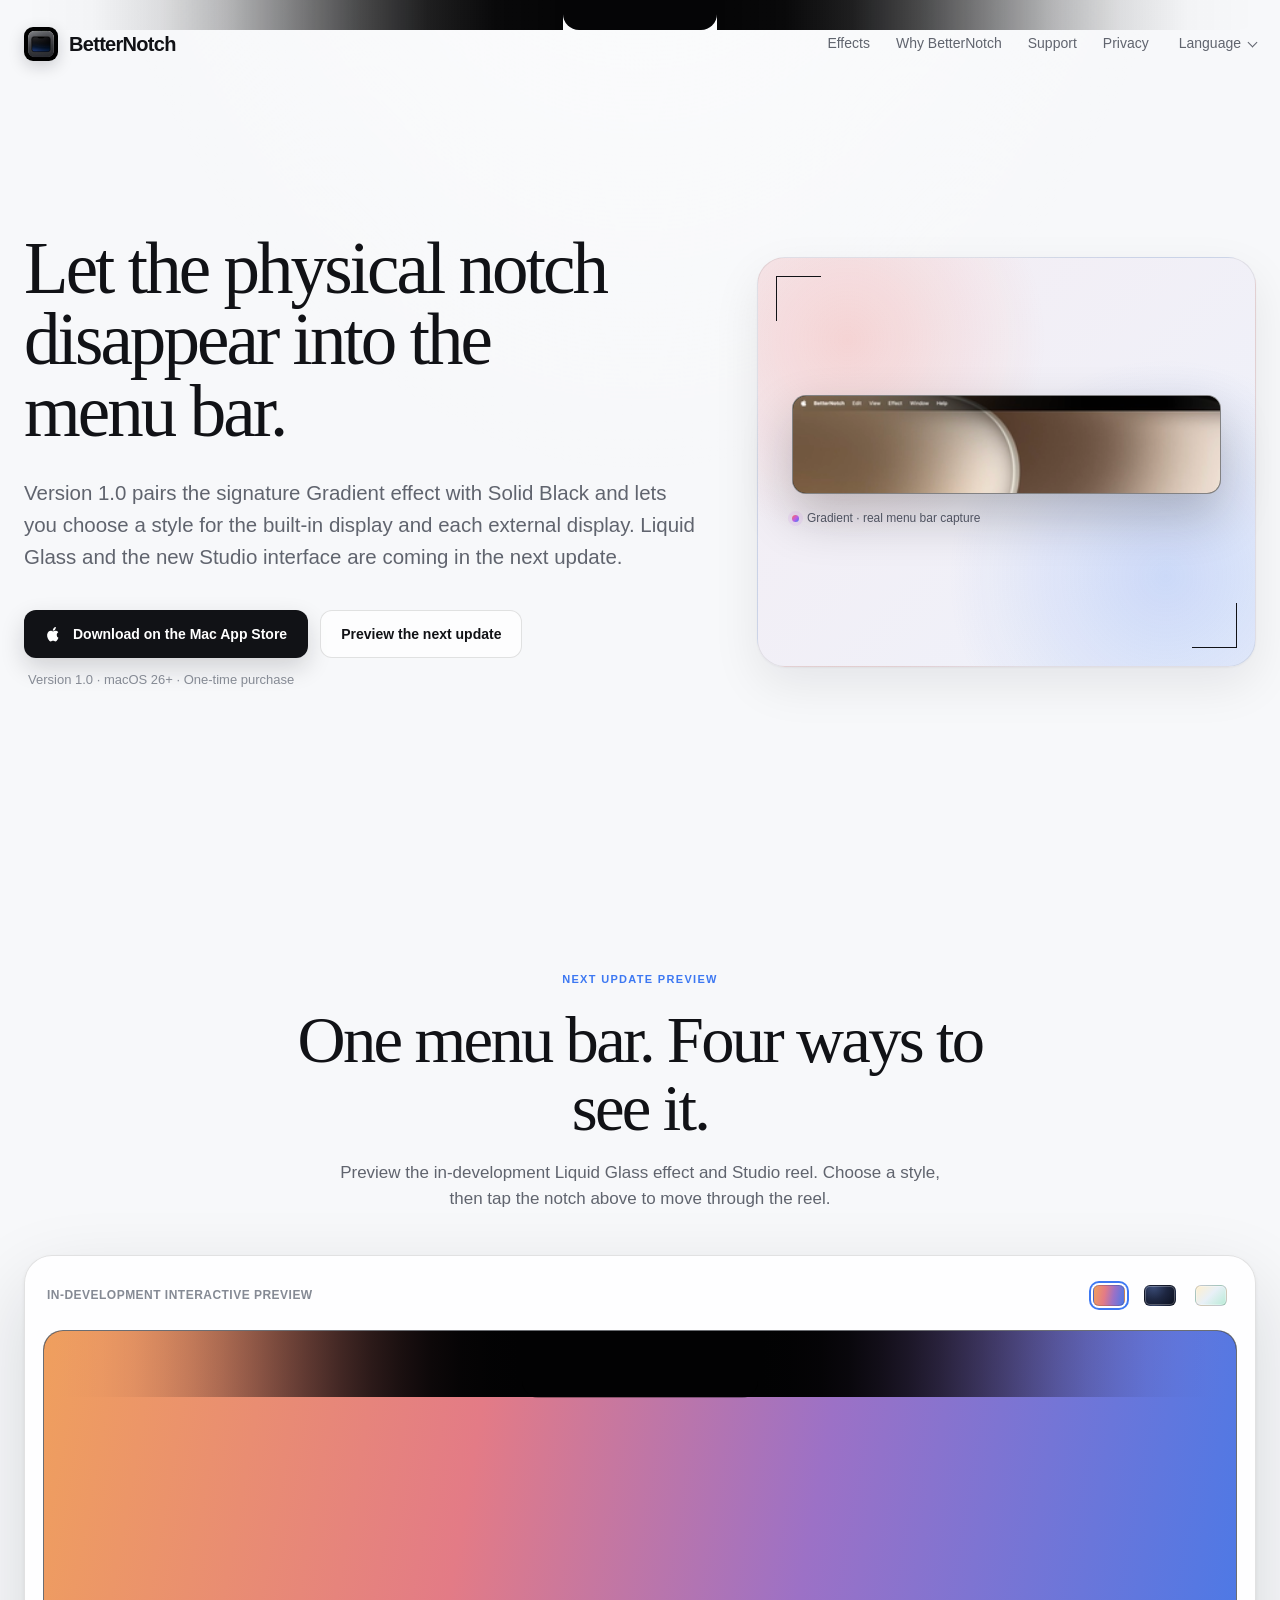
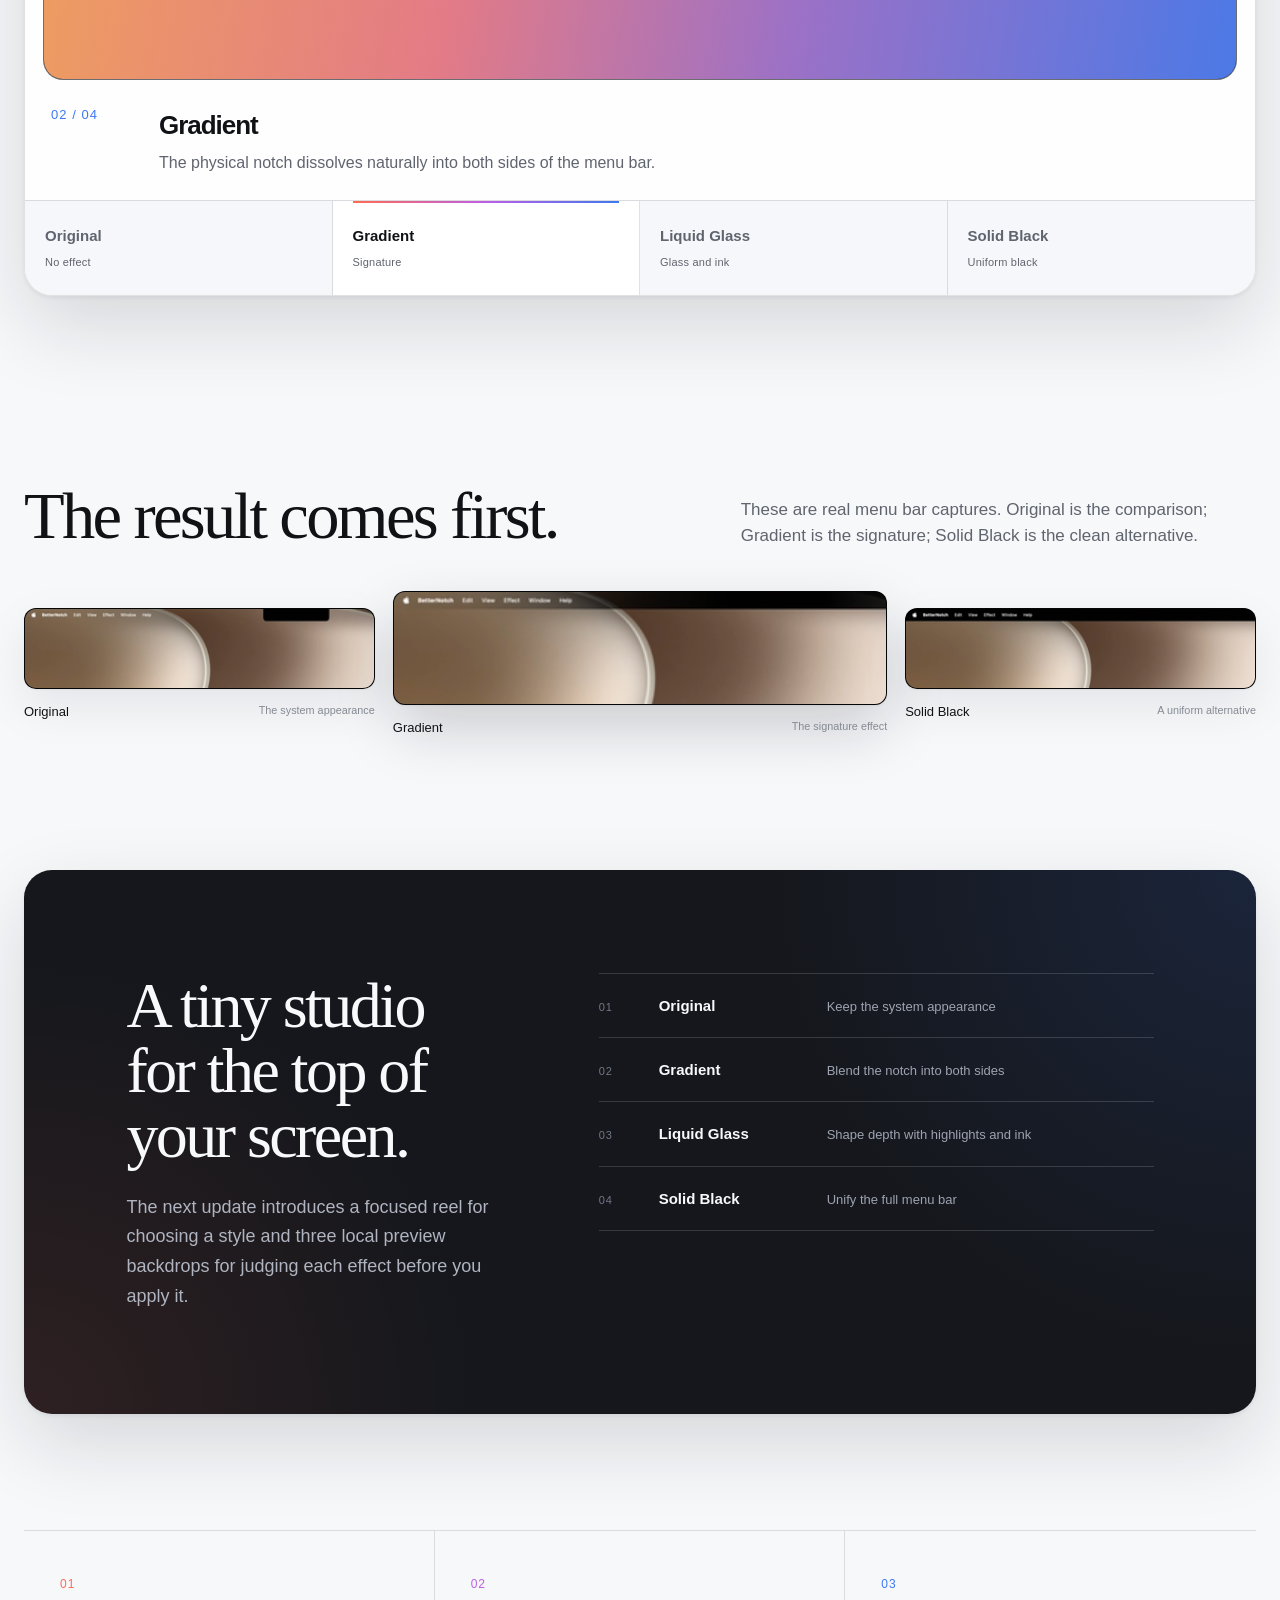
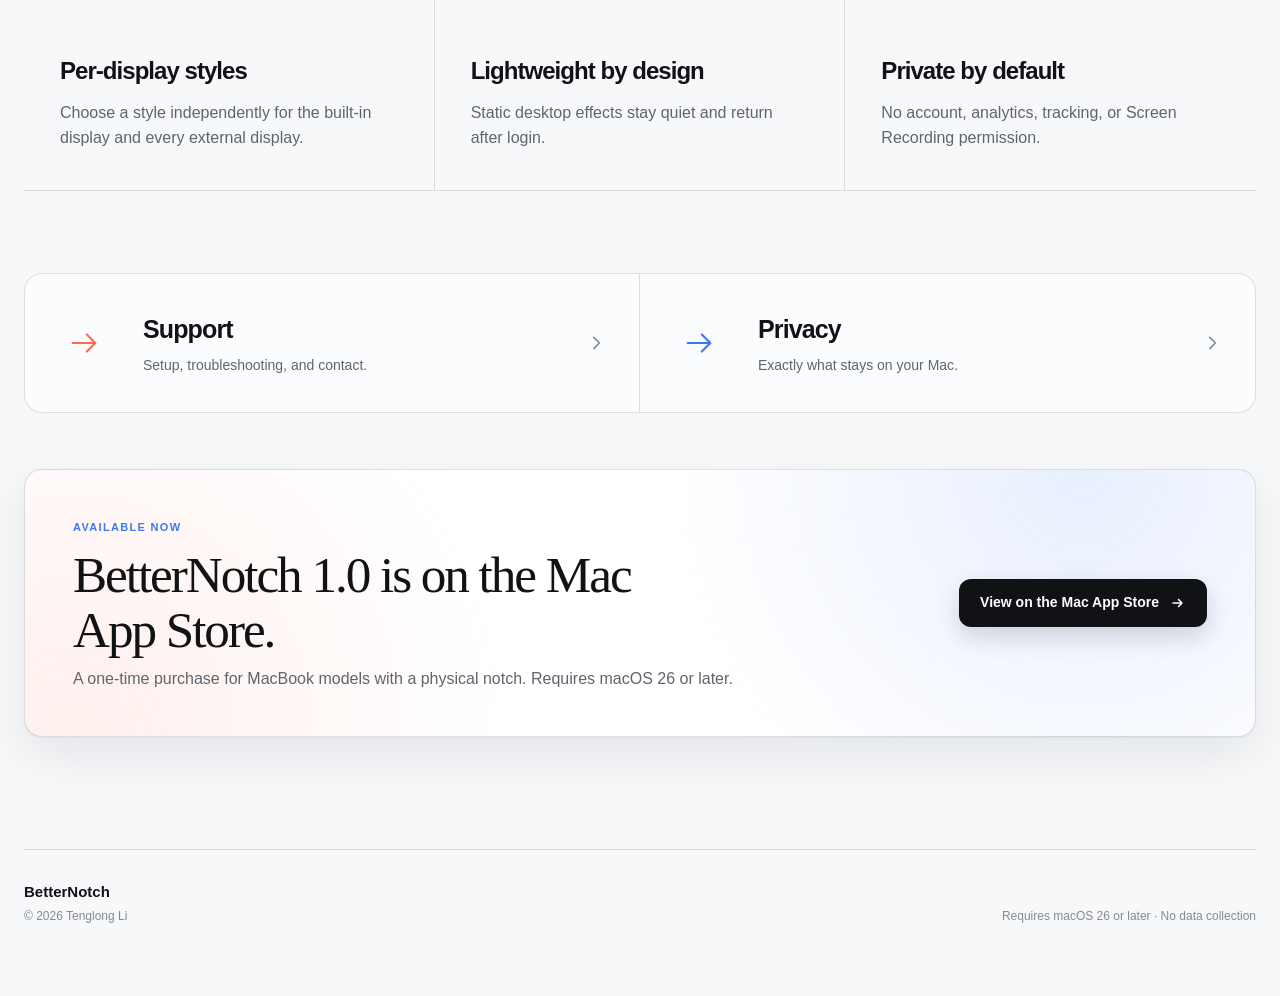
==== commit 8b778ed4: "feat: add optical liquid glass preview" ====
--- a/index.html
+++ b/index.html
@@ -26,9 +26,10 @@
     <meta name="twitter:image:alt" content="BetterNotch 1.0 showing Original, Gradient, and Solid Black menu bar effects">
     <link rel="canonical" href="https://tungloong.github.io/betternotch-site/">
     <link rel="icon" href="assets/betternotch-icon-128.png" type="image/png">
-    <link rel="stylesheet" href="assets/styles.css?v=20260813-1">
+    <link rel="stylesheet" href="assets/styles.css?v=20260813-2">
     <script src="assets/language.js?v=20260812-3" defer></script>
     <script src="assets/site.js?v=20260812-3" defer></script>
+    <script src="assets/liquid-glass.js?v=20260813-1" defer></script>
     <script type="application/ld+json">
       {
         "@context": "https://schema.org",
--- a/assets/styles.css
+++ b/assets/styles.css
@@ -180,11 +180,12 @@
 
 /* The page notch is a real control: clicking it advances the effect reel. */
 .notch-control {
+  --notch-shape-half-width: 77px;
   position: fixed;
   z-index: 120;
   top: 0;
   left: 50%;
-  width: 230px;
+  width: min(calc(100% - 48px), var(--max-width));
   height: 44px;
   padding: 0;
   border: 0;
@@ -202,7 +203,8 @@
   height: 30px;
   border: 1px solid rgba(255, 255, 255, 0.09);
   border-top: 0;
-  border-radius: 0 0 18px 18px;
+  border-radius: 0 0 16px 16px;
+  corner-shape: squircle;
   background: #050506;
   box-shadow: 0 9px 24px rgba(15, 18, 26, 0.2);
   transform: translateX(-50%);
@@ -210,11 +212,16 @@
 }
 
 .notch-control__wings {
+  --liquid-glass-filter: blur(0px);
+  --liquid-glass-radius: 16px;
   position: absolute;
   top: 0;
   left: 50%;
-  width: min(680px, 78vw);
+  width: 100%;
   height: 30px;
+  overflow: hidden;
+  border-radius: 0 0 16px 16px;
+  corner-shape: squircle;
   opacity: 0;
   transform: translateX(-50%);
   transition: opacity 280ms ease, width 280ms ease, background 280ms ease;
@@ -222,57 +229,64 @@
 
 body[data-effect="gradient"] .notch-control__wings {
   opacity: 1;
-  background: linear-gradient(90deg,
-    rgba(5, 5, 6, 0) 0%,
-    rgba(5, 5, 6, 0.016) 4.8%,
-    rgba(5, 5, 6, 0.104) 9.7%,
-    rgba(5, 5, 6, 0.275) 14.5%,
-    rgba(5, 5, 6, 0.5) 19.4%,
-    rgba(5, 5, 6, 0.725) 24.2%,
-    rgba(5, 5, 6, 0.897) 29%,
-    rgba(5, 5, 6, 0.984) 33.9%,
-    #050506 38.7%,
-    #050506 61.3%,
-    rgba(5, 5, 6, 0.984) 66.1%,
-    rgba(5, 5, 6, 0.897) 71%,
-    rgba(5, 5, 6, 0.725) 75.8%,
-    rgba(5, 5, 6, 0.5) 80.6%,
-    rgba(5, 5, 6, 0.275) 85.5%,
-    rgba(5, 5, 6, 0.104) 90.3%,
-    rgba(5, 5, 6, 0.016) 95.2%,
-    rgba(5, 5, 6, 0) 100%);
+  background:
+    linear-gradient(90deg,
+      rgba(5, 5, 6, 0) 0%,
+      rgba(5, 5, 6, 0.016) 12.5%,
+      rgba(5, 5, 6, 0.104) 25%,
+      rgba(5, 5, 6, 0.275) 37.5%,
+      rgba(5, 5, 6, 0.5) 50%,
+      rgba(5, 5, 6, 0.725) 62.5%,
+      rgba(5, 5, 6, 0.897) 75%,
+      rgba(5, 5, 6, 0.984) 87.5%,
+      #050506 100%) left / calc(50% - var(--notch-shape-half-width)) 100% no-repeat,
+    linear-gradient(90deg,
+      #050506 0%,
+      rgba(5, 5, 6, 0.984) 12.5%,
+      rgba(5, 5, 6, 0.897) 25%,
+      rgba(5, 5, 6, 0.725) 37.5%,
+      rgba(5, 5, 6, 0.5) 50%,
+      rgba(5, 5, 6, 0.275) 62.5%,
+      rgba(5, 5, 6, 0.104) 75%,
+      rgba(5, 5, 6, 0.016) 87.5%,
+      rgba(5, 5, 6, 0) 100%) right / calc(50% - var(--notch-shape-half-width)) 100% no-repeat;
 }
 
 body[data-effect="liquid-glass"] .notch-control__wings {
   opacity: 1;
-  border-radius: 0 0 12px 12px;
+  border: 1px solid rgba(255, 255, 255, 0.34);
+  border-radius: 16px;
   background:
-    linear-gradient(180deg, rgba(255, 255, 255, 0.08), transparent 46%, rgba(0, 0, 0, 0.06)),
+    linear-gradient(155deg, rgba(255, 255, 255, 0.11), transparent 22%, transparent 74%, rgba(163, 195, 255, 0.07)) 0 0 / 100% 100% no-repeat,
+    linear-gradient(180deg, rgba(255, 255, 255, 0.055), transparent 46%, rgba(0, 0, 0, 0.045)) 0 0 / 100% 100% no-repeat,
     linear-gradient(90deg,
       rgba(5, 5, 6, 0) 0%,
-      rgba(5, 5, 6, 0.02) 8%,
-      rgba(5, 5, 6, 0.08) 16%,
-      rgba(5, 5, 6, 0.24) 23%,
-      rgba(5, 5, 6, 0.55) 30%,
-      rgba(5, 5, 6, 0.9) 35%,
-      #050506 38.7%,
-      #050506 61.3%,
-      rgba(5, 5, 6, 0.9) 65%,
-      rgba(5, 5, 6, 0.55) 70%,
-      rgba(5, 5, 6, 0.24) 77%,
-      rgba(5, 5, 6, 0.08) 84%,
-      rgba(5, 5, 6, 0.02) 92%,
-      rgba(5, 5, 6, 0) 100%);
+      rgba(5, 5, 6, 0.02) 20%,
+      rgba(5, 5, 6, 0.08) 40%,
+      rgba(5, 5, 6, 0.24) 59%,
+      rgba(5, 5, 6, 0.55) 78%,
+      rgba(5, 5, 6, 0.9) 91%,
+      #050506 100%) left / calc(50% - var(--notch-shape-half-width)) 100% no-repeat,
+    linear-gradient(90deg,
+      #050506 0%,
+      rgba(5, 5, 6, 0.9) 9%,
+      rgba(5, 5, 6, 0.55) 22%,
+      rgba(5, 5, 6, 0.24) 41%,
+      rgba(5, 5, 6, 0.08) 60%,
+      rgba(5, 5, 6, 0.02) 80%,
+      rgba(5, 5, 6, 0) 100%) right / calc(50% - var(--notch-shape-half-width)) 100% no-repeat;
   box-shadow:
-    inset 0 -1px rgba(255, 255, 255, 0.5),
-    inset 0 -2px rgba(4, 6, 10, 0.18),
-    0 8px 22px rgba(71, 91, 158, 0.12);
-  backdrop-filter: blur(10px) saturate(1.28);
-  -webkit-backdrop-filter: blur(10px) saturate(1.28);
+    inset 0 1px rgba(255, 255, 255, 0.21),
+    inset 0 -1px rgba(255, 255, 255, 0.34),
+    inset 0 -2px rgba(4, 6, 10, 0.1),
+    0 7px 18px rgba(29, 39, 72, 0.1),
+    0 1px 2px rgba(15, 18, 26, 0.08);
+  backdrop-filter: var(--liquid-glass-filter) blur(0.7px) saturate(1.12) contrast(1.02) brightness(1.02);
+  -webkit-backdrop-filter: var(--liquid-glass-filter) blur(0.7px) saturate(1.12) contrast(1.02) brightness(1.02);
 }
 
 body[data-effect="solid-black"] .notch-control__wings {
-  width: 100vw;
+  width: 100%;
   opacity: 1;
   background: #050506;
 }
@@ -785,6 +799,7 @@
   overflow: hidden;
   border: 1px solid rgba(255, 255, 255, 0.38);
   border-radius: 20px;
+  corner-shape: squircle;
   background: #10131c;
   isolation: isolate;
 }
@@ -808,6 +823,8 @@
 }
 
 .effect-canvas__effect {
+  --liquid-glass-filter: blur(0px);
+  --liquid-glass-radius: 16px;
   position: absolute;
   z-index: 2;
   top: 0;
@@ -832,7 +849,8 @@
   left: 50%;
   width: var(--effect-notch-width);
   height: var(--effect-band-height);
-  border-radius: 0 0 18px 18px;
+  border-radius: 0 0 16px 16px;
+  corner-shape: squircle;
   background: #020203;
   transform: translateX(-50%);
   transition: width 280ms ease, border-radius 280ms ease, box-shadow 280ms ease;
@@ -887,16 +905,23 @@
 }
 
 body[data-effect="liquid-glass"] .effect-canvas__effect {
-  inset: 0 10px auto;
+  inset: 6px 10px auto;
   width: auto;
-  border-radius: 0 0 14px 14px;
-  background: rgba(255, 255, 255, 0.065);
+  height: calc(var(--effect-band-height) - 6px);
+  border: 1px solid rgba(255, 255, 255, 0.34);
+  border-radius: 16px;
+  corner-shape: squircle;
+  background:
+    linear-gradient(155deg, rgba(255, 255, 255, 0.11), transparent 22%, transparent 74%, rgba(161, 193, 255, 0.07)),
+    linear-gradient(180deg, rgba(255, 255, 255, 0.055), rgba(255, 255, 255, 0.025) 48%, rgba(7, 10, 18, 0.04));
   box-shadow:
-    inset 0 -1px rgba(255, 255, 255, 0.5),
-    inset 0 -2px rgba(5, 7, 12, 0.2),
-    0 8px 20px rgba(8, 12, 24, 0.12);
-  backdrop-filter: blur(12px) saturate(1.28) contrast(1.04);
-  -webkit-backdrop-filter: blur(12px) saturate(1.28) contrast(1.04);
+    inset 0 1px rgba(255, 255, 255, 0.22),
+    inset 0 -1px rgba(255, 255, 255, 0.35),
+    inset 0 -2px rgba(5, 7, 12, 0.1),
+    0 8px 18px rgba(8, 12, 24, 0.1),
+    0 2px 4px rgba(15, 18, 26, 0.07);
+  backdrop-filter: var(--liquid-glass-filter) blur(0.8px) saturate(1.14) contrast(1.025) brightness(1.02);
+  -webkit-backdrop-filter: var(--liquid-glass-filter) blur(0.8px) saturate(1.14) contrast(1.025) brightness(1.02);
 }
 
 body[data-effect="liquid-glass"] .effect-canvas__bar {
@@ -941,6 +966,7 @@
   top: auto;
   bottom: 0;
   height: 2px;
+  margin-inline: 8px;
   background:
     linear-gradient(180deg, rgba(0, 0, 0, 0.22), rgba(255, 255, 255, 0.55) 72%, rgba(255, 255, 255, 0)),
     linear-gradient(180deg, rgba(111, 166, 255, 0.14), rgba(255, 188, 119, 0.12));
@@ -1611,17 +1637,20 @@
   }
 
   .notch-control {
-    width: 150px;
+    --notch-shape-half-width: 46px;
+    width: min(calc(100% - 32px), var(--max-width));
   }
 
   .notch-control__shape {
     width: 92px;
     height: 24px;
-    border-radius: 0 0 13px 13px;
+    border-radius: 0 0 12px 12px;
   }
 
   .notch-control__wings {
+    --liquid-glass-radius: 12px;
     height: 24px;
+    border-radius: 0 0 12px 12px;
   }
 
   .site-header {
@@ -1684,6 +1713,16 @@
   .effect-canvas {
     --effect-band-height: 50px;
     min-height: 255px;
+  }
+
+  .effect-canvas__effect {
+    --liquid-glass-radius: 13px;
+  }
+
+  body[data-effect="liquid-glass"] .effect-canvas__effect {
+    inset: 5px 8px auto;
+    height: calc(var(--effect-band-height) - 5px);
+    border-radius: 13px;
   }
 
   .effect-readout {
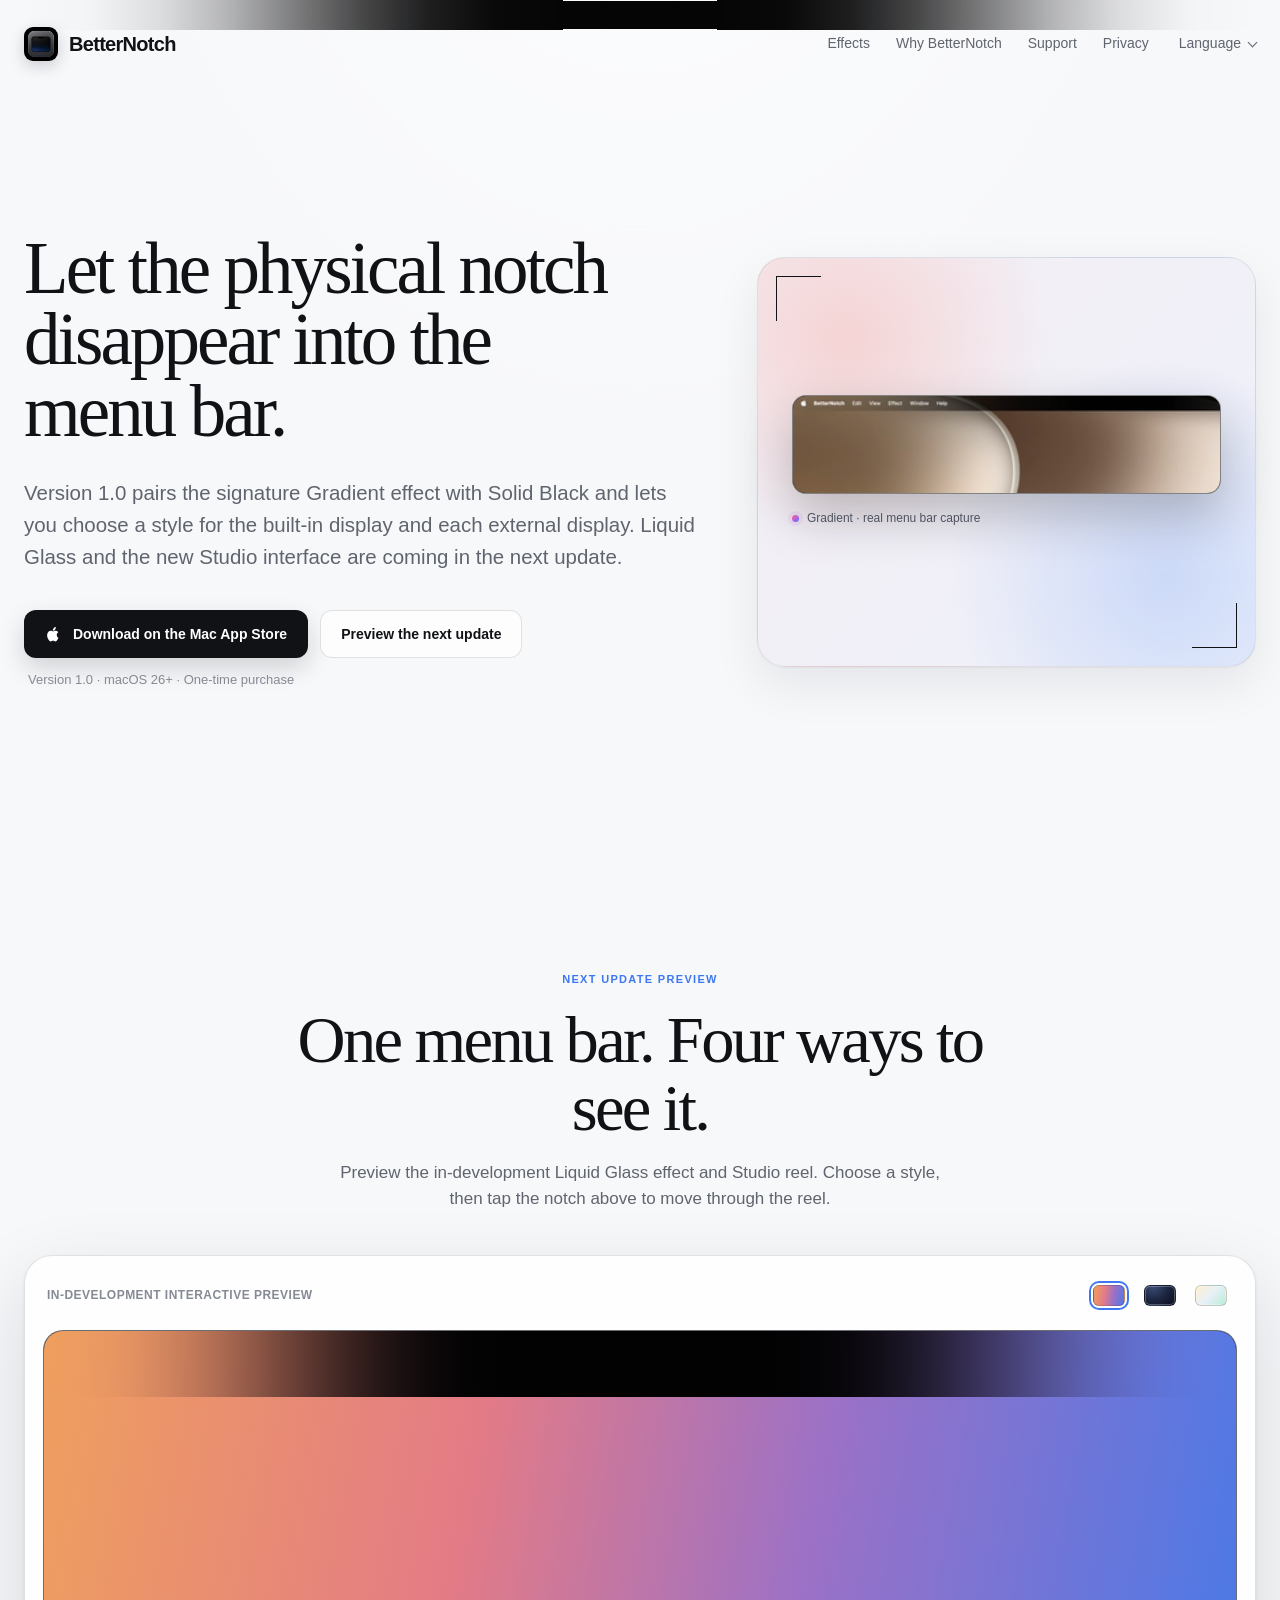
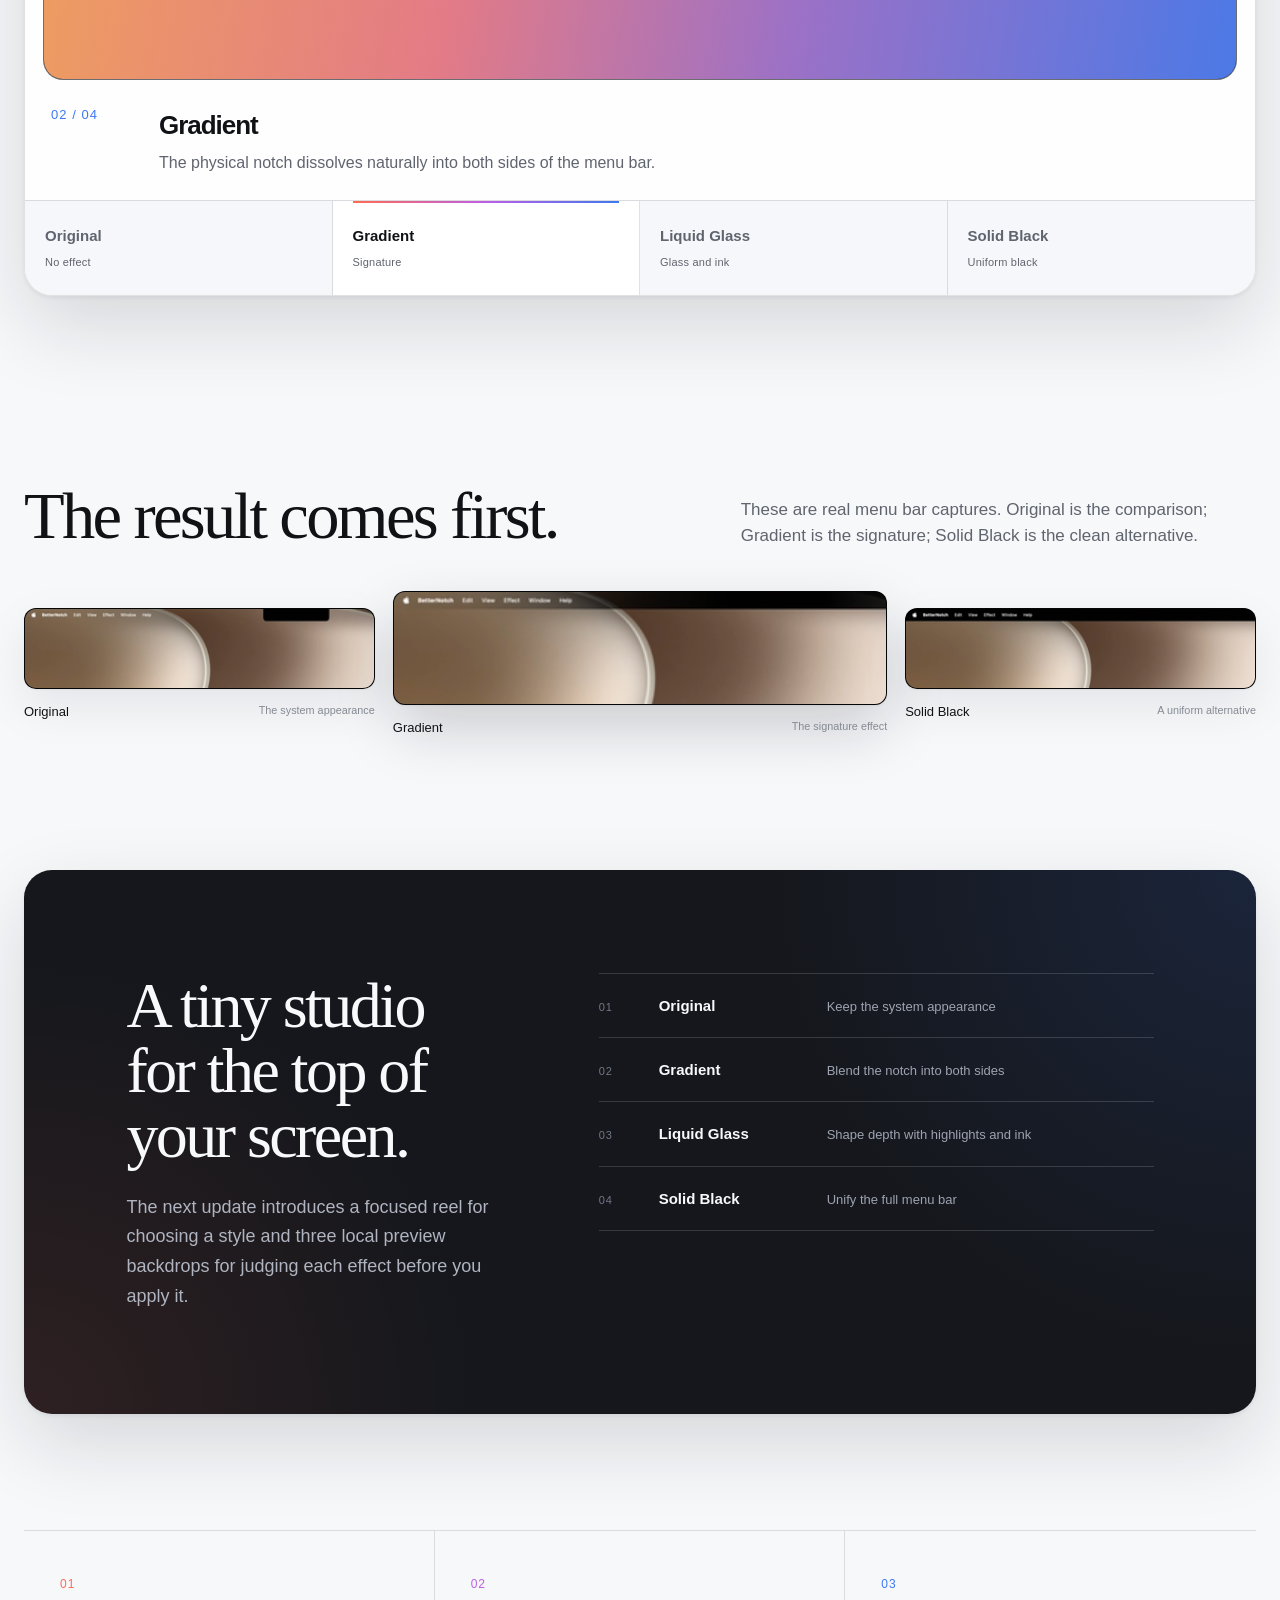
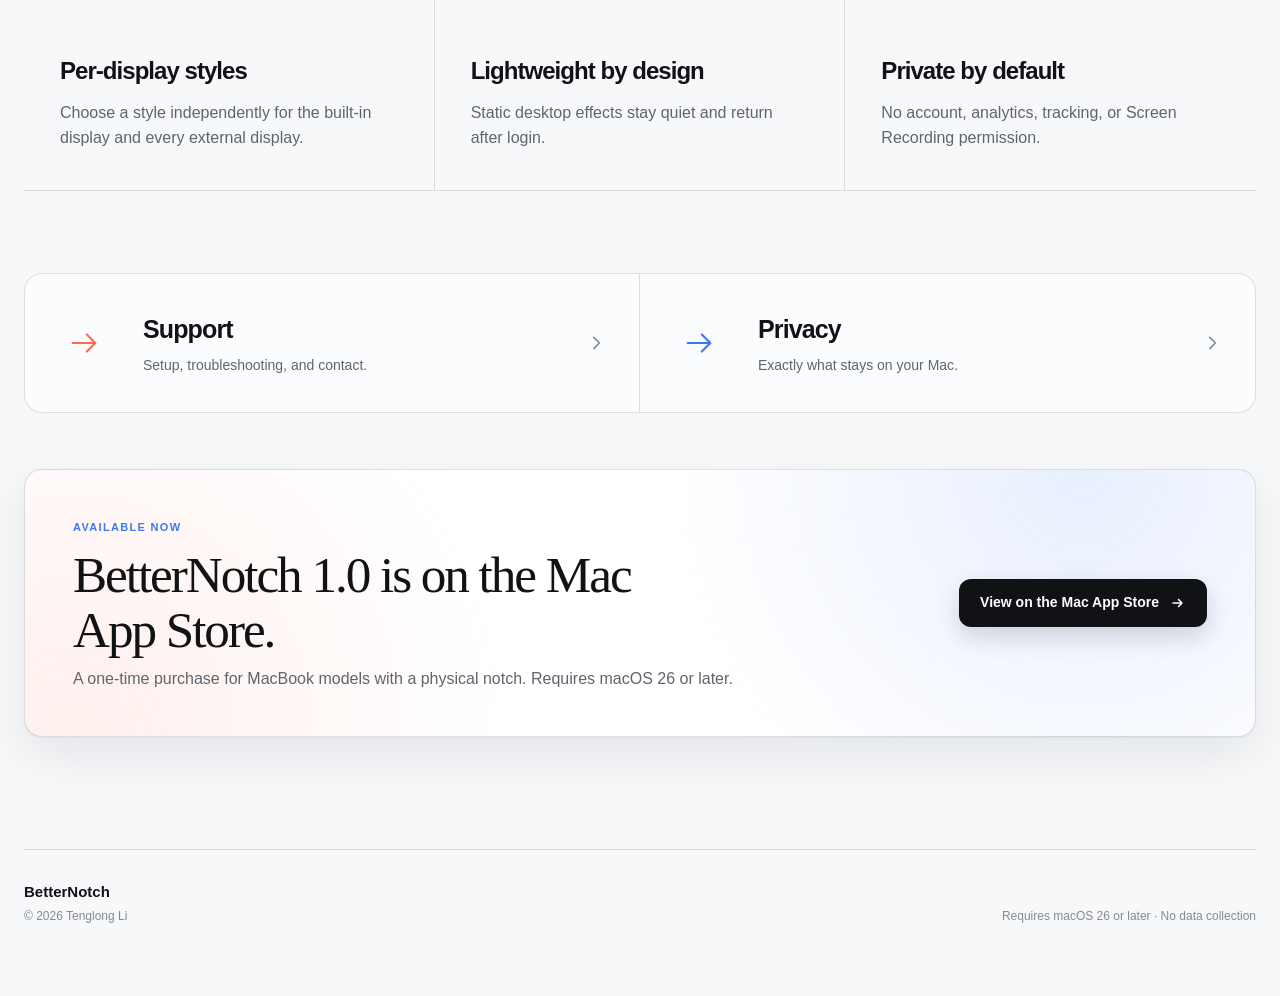
==== commit becd09f9: "fix: remove duplicated notch seams" ====
--- a/index.html
+++ b/index.html
@@ -26,7 +26,7 @@
     <meta name="twitter:image:alt" content="BetterNotch 1.0 showing Original, Gradient, and Solid Black menu bar effects">
     <link rel="canonical" href="https://tungloong.github.io/betternotch-site/">
     <link rel="icon" href="assets/betternotch-icon-128.png" type="image/png">
-    <link rel="stylesheet" href="assets/styles.css?v=20260813-2">
+    <link rel="stylesheet" href="assets/styles.css?v=20260813-3">
     <script src="assets/language.js?v=20260812-3" defer></script>
     <script src="assets/site.js?v=20260812-3" defer></script>
     <script src="assets/liquid-glass.js?v=20260813-1" defer></script>
--- a/assets/styles.css
+++ b/assets/styles.css
@@ -197,6 +197,7 @@
 
 .notch-control__shape {
   position: absolute;
+  z-index: 1;
   top: 0;
   left: 50%;
   width: 154px;
@@ -206,15 +207,18 @@
   border-radius: 0 0 16px 16px;
   corner-shape: squircle;
   background: #050506;
+  opacity: 1;
   box-shadow: 0 9px 24px rgba(15, 18, 26, 0.2);
   transform: translateX(-50%);
-  transition: width 280ms ease, box-shadow 280ms ease;
+  transition: width 280ms ease, box-shadow 280ms ease, opacity 160ms ease;
+  pointer-events: none;
 }
 
 .notch-control__wings {
   --liquid-glass-filter: blur(0px);
   --liquid-glass-radius: 16px;
   position: absolute;
+  z-index: 2;
   top: 0;
   left: 50%;
   width: 100%;
@@ -225,6 +229,25 @@
   opacity: 0;
   transform: translateX(-50%);
   transition: opacity 280ms ease, width 280ms ease, background 280ms ease;
+}
+
+/*
+ * The visual studies already contain an opaque centre plateau. Fill the area
+ * behind the hardware silhouette as well, so its rounded lower corners cannot
+ * reveal a transparent slit when the two layers are composited.
+ */
+body[data-effect="gradient"] .notch-control__wings::before,
+body[data-effect="liquid-glass"] .notch-control__wings::before {
+  content: "";
+  position: absolute;
+  z-index: 2;
+  top: 1px;
+  bottom: 1px;
+  left: 50%;
+  width: calc(var(--notch-shape-half-width) + var(--notch-shape-half-width) + 16px);
+  background: #050506;
+  transform: translateX(-50%);
+  pointer-events: none;
 }
 
 body[data-effect="gradient"] .notch-control__wings {
@@ -294,6 +317,7 @@
 body[data-effect="gradient"] .notch-control__shape,
 body[data-effect="liquid-glass"] .notch-control__shape {
   border-color: transparent;
+  opacity: 0;
   box-shadow: none;
 }
 
@@ -852,8 +876,10 @@
   border-radius: 0 0 16px 16px;
   corner-shape: squircle;
   background: #020203;
+  opacity: 1;
   transform: translateX(-50%);
-  transition: width 280ms ease, border-radius 280ms ease, box-shadow 280ms ease;
+  transition: width 280ms ease, border-radius 280ms ease, box-shadow 280ms ease, opacity 160ms ease;
+  pointer-events: none;
 }
 
 .effect-canvas__rim {
@@ -926,6 +952,8 @@
 
 body[data-effect="liquid-glass"] .effect-canvas__bar {
   /* Mirrors LiquidGlassGradientProfile's current piecewise defaults. */
+  inset: 1px;
+  border-radius: 14px;
   background:
     linear-gradient(180deg, rgba(255, 255, 255, 0.07), rgba(255, 255, 255, 0) 42%, rgba(0, 0, 0, 0.055)),
     linear-gradient(90deg,
@@ -970,36 +998,6 @@
   background:
     linear-gradient(180deg, rgba(0, 0, 0, 0.22), rgba(255, 255, 255, 0.55) 72%, rgba(255, 255, 255, 0)),
     linear-gradient(180deg, rgba(111, 166, 255, 0.14), rgba(255, 188, 119, 0.12));
-  mask-image: linear-gradient(90deg,
-    #000 0%,
-    #000 7.5%,
-    rgba(0, 0, 0, 0.98) 20%,
-    rgba(0, 0, 0, 0.9) 25.246%,
-    rgba(0, 0, 0, 0.45) 30.16%,
-    rgba(0, 0, 0, 0.09) 34.997%,
-    rgba(0, 0, 0, 0) 38.366%,
-    rgba(0, 0, 0, 0) 61.634%,
-    rgba(0, 0, 0, 0.09) 65.003%,
-    rgba(0, 0, 0, 0.45) 69.84%,
-    rgba(0, 0, 0, 0.9) 74.754%,
-    rgba(0, 0, 0, 0.98) 80%,
-    #000 92.5%,
-    #000 100%);
-  -webkit-mask-image: linear-gradient(90deg,
-    #000 0%,
-    #000 7.5%,
-    rgba(0, 0, 0, 0.98) 20%,
-    rgba(0, 0, 0, 0.9) 25.246%,
-    rgba(0, 0, 0, 0.45) 30.16%,
-    rgba(0, 0, 0, 0.09) 34.997%,
-    rgba(0, 0, 0, 0) 38.366%,
-    rgba(0, 0, 0, 0) 61.634%,
-    rgba(0, 0, 0, 0.09) 65.003%,
-    rgba(0, 0, 0, 0.45) 69.84%,
-    rgba(0, 0, 0, 0.9) 74.754%,
-    rgba(0, 0, 0, 0.98) 80%,
-    #000 92.5%,
-    #000 100%);
 }
 
 body[data-effect="solid-black"] .effect-canvas__bar {
@@ -1011,13 +1009,17 @@
   box-shadow: 0 0 0 1px #020203;
 }
 
+/*
+ * Gradient and Liquid Glass already paint the physical centre in their ink
+ * profiles. Drawing the hardware silhouette above them creates a second lower
+ * edge and exposes black tabs around its rounded corners. Keep that silhouette
+ * only for Original; the two composited effects must read as one continuous
+ * surface.
+ */
 body[data-effect="gradient"] .effect-canvas__notch,
 body[data-effect="liquid-glass"] .effect-canvas__notch {
-  box-shadow: 0 1px 0 rgba(0, 0, 0, 0.32);
-}
-
-body[data-effect="liquid-glass"] .effect-canvas__notch {
-  z-index: 5;
+  opacity: 0;
+  box-shadow: none;
 }
 
 .effect-readout {
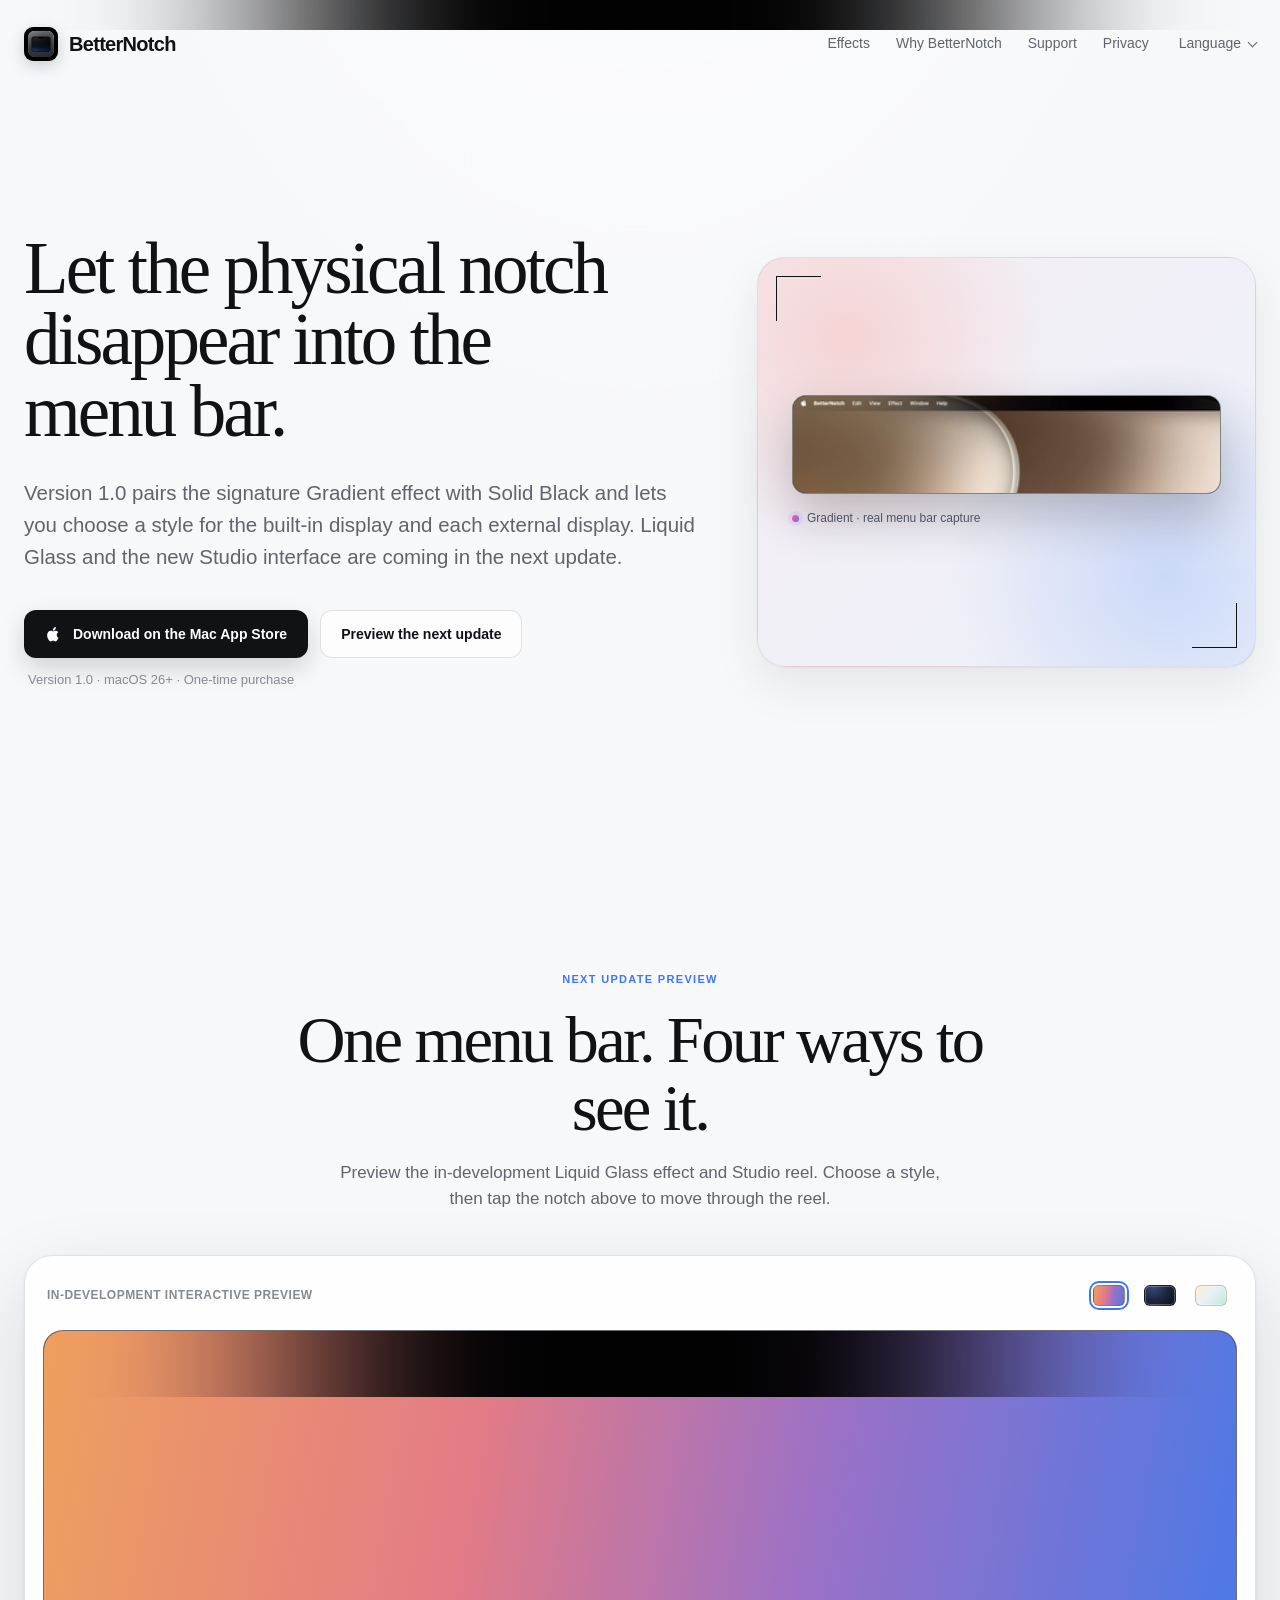
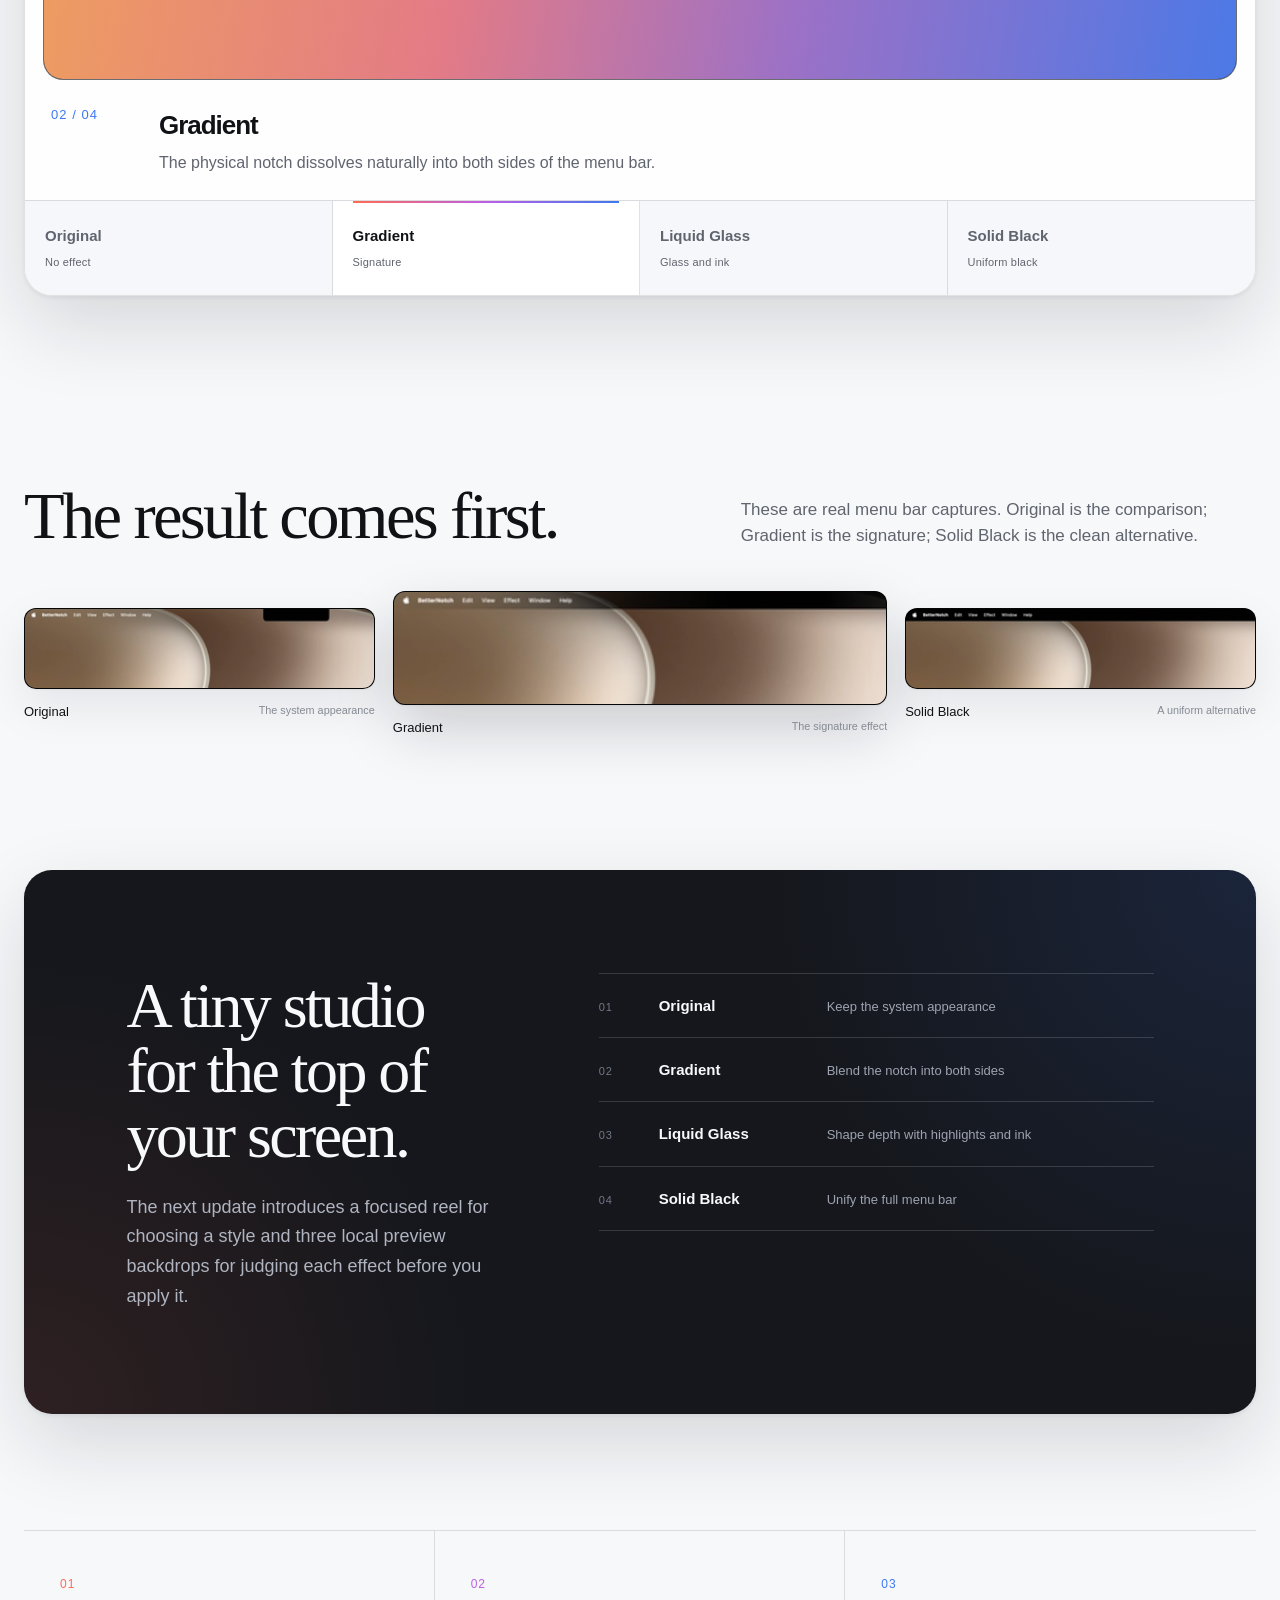
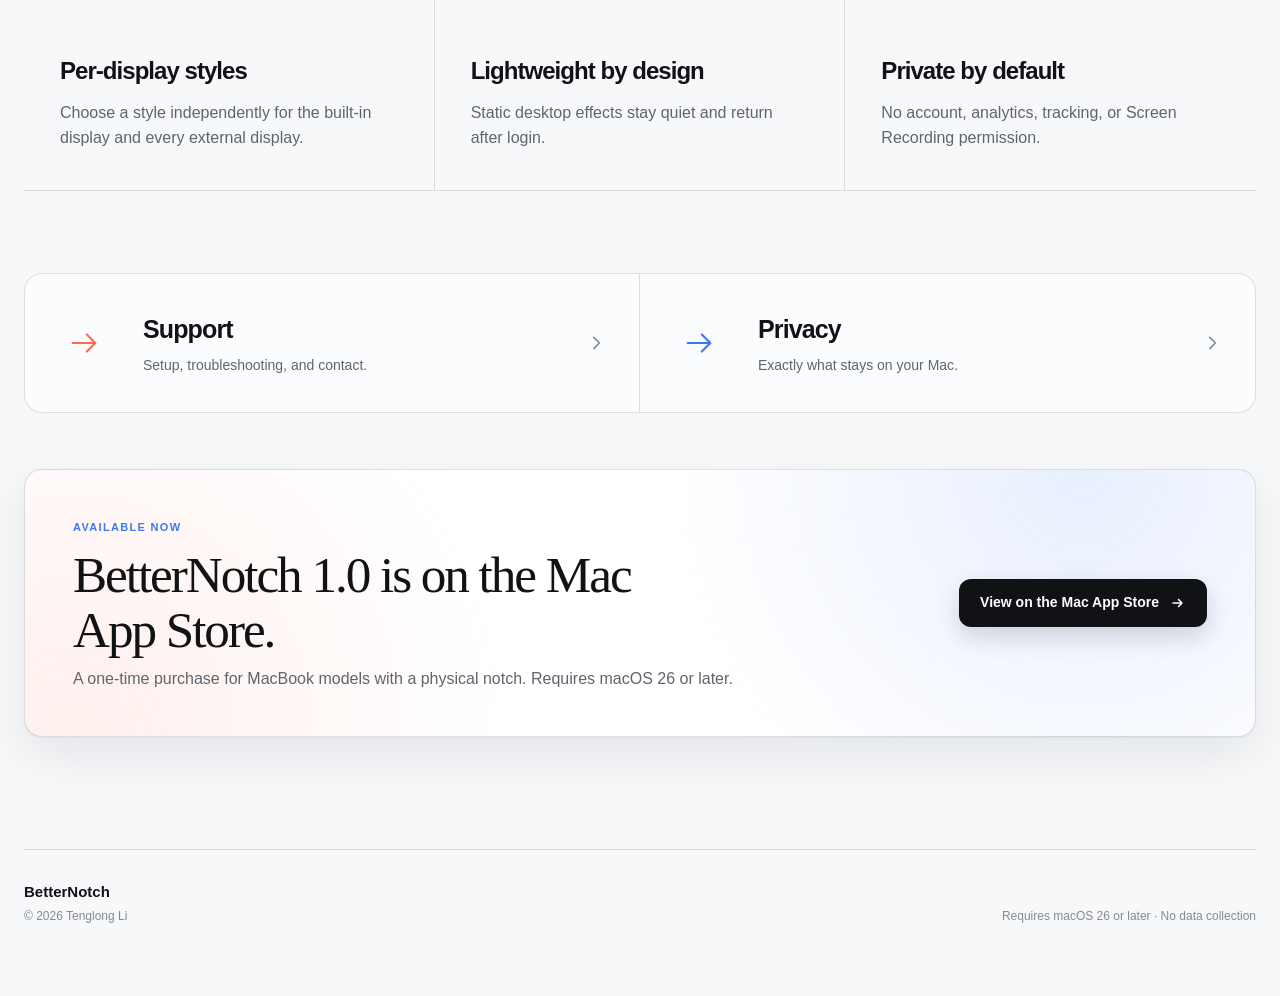
==== commit c177f341: "fix: render top effects as one profile" ====
--- a/index.html
+++ b/index.html
@@ -26,7 +26,7 @@
     <meta name="twitter:image:alt" content="BetterNotch 1.0 showing Original, Gradient, and Solid Black menu bar effects">
     <link rel="canonical" href="https://tungloong.github.io/betternotch-site/">
     <link rel="icon" href="assets/betternotch-icon-128.png" type="image/png">
-    <link rel="stylesheet" href="assets/styles.css?v=20260813-3">
+    <link rel="stylesheet" href="assets/styles.css?v=20260813-4">
     <script src="assets/language.js?v=20260812-3" defer></script>
     <script src="assets/site.js?v=20260812-3" defer></script>
     <script src="assets/liquid-glass.js?v=20260813-1" defer></script>
--- a/assets/styles.css
+++ b/assets/styles.css
@@ -23,6 +23,79 @@
   --shadow-lift: 0 2px 4px rgba(15, 18, 26, 0.06), 0 30px 80px rgba(15, 18, 26, 0.14);
   --display: "Iowan Old Style", "New York", ui-serif, Georgia, "Songti SC", serif;
   --sans: -apple-system, BlinkMacSystemFont, "SF Pro Text", "Helvetica Neue", "PingFang SC", "Microsoft YaHei", sans-serif;
+  /*
+   * Web ports of the app's full-width profiles. Both are one horizontal layer:
+   * transparent edge -> opaque physical-notch plateau -> transparent edge.
+   * The 44%–56% interval is EffectStylePreview's real default geometry.
+   */
+  --notch-gradient-profile: linear-gradient(90deg,
+    rgba(2, 2, 3, 0) 0%,
+    rgba(2, 2, 3, 0.002) 2.75%,
+    rgba(2, 2, 3, 0.016) 5.5%,
+    rgba(2, 2, 3, 0.049) 8.25%,
+    rgba(2, 2, 3, 0.104) 11%,
+    rgba(2, 2, 3, 0.18) 13.75%,
+    rgba(2, 2, 3, 0.275) 16.5%,
+    rgba(2, 2, 3, 0.384) 19.25%,
+    rgba(2, 2, 3, 0.5) 22%,
+    rgba(2, 2, 3, 0.616) 24.75%,
+    rgba(2, 2, 3, 0.725) 27.5%,
+    rgba(2, 2, 3, 0.82) 30.25%,
+    rgba(2, 2, 3, 0.896) 33%,
+    rgba(2, 2, 3, 0.951) 35.75%,
+    rgba(2, 2, 3, 0.984) 38.5%,
+    rgba(2, 2, 3, 0.998) 41.25%,
+    #020203 44%,
+    #020203 56%,
+    rgba(2, 2, 3, 0.998) 58.75%,
+    rgba(2, 2, 3, 0.984) 61.5%,
+    rgba(2, 2, 3, 0.951) 64.25%,
+    rgba(2, 2, 3, 0.896) 67%,
+    rgba(2, 2, 3, 0.82) 69.75%,
+    rgba(2, 2, 3, 0.725) 72.5%,
+    rgba(2, 2, 3, 0.616) 75.25%,
+    rgba(2, 2, 3, 0.5) 78%,
+    rgba(2, 2, 3, 0.384) 80.75%,
+    rgba(2, 2, 3, 0.275) 83.5%,
+    rgba(2, 2, 3, 0.18) 86.25%,
+    rgba(2, 2, 3, 0.104) 89%,
+    rgba(2, 2, 3, 0.049) 91.75%,
+    rgba(2, 2, 3, 0.016) 94.5%,
+    rgba(2, 2, 3, 0.002) 97.25%,
+    rgba(2, 2, 3, 0) 100%);
+  --liquid-glass-ink-profile: linear-gradient(90deg,
+    rgba(2, 2, 3, 0) 0%,
+    rgba(2, 2, 3, 0) 11%,
+    rgba(2, 2, 3, 0.003) 13.75%,
+    rgba(2, 2, 3, 0.008) 16.5%,
+    rgba(2, 2, 3, 0.019) 19.25%,
+    rgba(2, 2, 3, 0.036) 22%,
+    rgba(2, 2, 3, 0.061) 24.75%,
+    rgba(2, 2, 3, 0.096) 27.5%,
+    rgba(2, 2, 3, 0.1) 27.764%,
+    rgba(2, 2, 3, 0.307) 30.25%,
+    rgba(2, 2, 3, 0.535) 33%,
+    rgba(2, 2, 3, 0.55) 33.176%,
+    rgba(2, 2, 3, 0.748) 35.75%,
+    rgba(2, 2, 3, 0.91) 38.5%,
+    rgba(2, 2, 3, 0.994) 41.25%,
+    #020203 42.196%,
+    #020203 57.804%,
+    rgba(2, 2, 3, 0.994) 58.75%,
+    rgba(2, 2, 3, 0.91) 61.5%,
+    rgba(2, 2, 3, 0.748) 64.25%,
+    rgba(2, 2, 3, 0.55) 66.824%,
+    rgba(2, 2, 3, 0.535) 67%,
+    rgba(2, 2, 3, 0.307) 69.75%,
+    rgba(2, 2, 3, 0.1) 72.236%,
+    rgba(2, 2, 3, 0.096) 72.5%,
+    rgba(2, 2, 3, 0.061) 75.25%,
+    rgba(2, 2, 3, 0.036) 78%,
+    rgba(2, 2, 3, 0.019) 80.75%,
+    rgba(2, 2, 3, 0.008) 83.5%,
+    rgba(2, 2, 3, 0.003) 86.25%,
+    rgba(2, 2, 3, 0) 89%,
+    rgba(2, 2, 3, 0) 100%);
 }
 
 * {
@@ -180,7 +253,6 @@
 
 /* The page notch is a real control: clicking it advances the effect reel. */
 .notch-control {
-  --notch-shape-half-width: 77px;
   position: fixed;
   z-index: 120;
   top: 0;
@@ -231,48 +303,10 @@
   transition: opacity 280ms ease, width 280ms ease, background 280ms ease;
 }
 
-/*
- * The visual studies already contain an opaque centre plateau. Fill the area
- * behind the hardware silhouette as well, so its rounded lower corners cannot
- * reveal a transparent slit when the two layers are composited.
- */
-body[data-effect="gradient"] .notch-control__wings::before,
-body[data-effect="liquid-glass"] .notch-control__wings::before {
-  content: "";
-  position: absolute;
-  z-index: 2;
-  top: 1px;
-  bottom: 1px;
-  left: 50%;
-  width: calc(var(--notch-shape-half-width) + var(--notch-shape-half-width) + 16px);
-  background: #050506;
-  transform: translateX(-50%);
-  pointer-events: none;
-}
-
 body[data-effect="gradient"] .notch-control__wings {
   opacity: 1;
-  background:
-    linear-gradient(90deg,
-      rgba(5, 5, 6, 0) 0%,
-      rgba(5, 5, 6, 0.016) 12.5%,
-      rgba(5, 5, 6, 0.104) 25%,
-      rgba(5, 5, 6, 0.275) 37.5%,
-      rgba(5, 5, 6, 0.5) 50%,
-      rgba(5, 5, 6, 0.725) 62.5%,
-      rgba(5, 5, 6, 0.897) 75%,
-      rgba(5, 5, 6, 0.984) 87.5%,
-      #050506 100%) left / calc(50% - var(--notch-shape-half-width)) 100% no-repeat,
-    linear-gradient(90deg,
-      #050506 0%,
-      rgba(5, 5, 6, 0.984) 12.5%,
-      rgba(5, 5, 6, 0.897) 25%,
-      rgba(5, 5, 6, 0.725) 37.5%,
-      rgba(5, 5, 6, 0.5) 50%,
-      rgba(5, 5, 6, 0.275) 62.5%,
-      rgba(5, 5, 6, 0.104) 75%,
-      rgba(5, 5, 6, 0.016) 87.5%,
-      rgba(5, 5, 6, 0) 100%) right / calc(50% - var(--notch-shape-half-width)) 100% no-repeat;
+  background: var(--notch-gradient-profile) no-repeat;
+  background-size: 100% 100%;
 }
 
 body[data-effect="liquid-glass"] .notch-control__wings {
@@ -280,24 +314,9 @@
   border: 1px solid rgba(255, 255, 255, 0.34);
   border-radius: 16px;
   background:
+    var(--liquid-glass-ink-profile) 0 0 / 100% 100% no-repeat,
     linear-gradient(155deg, rgba(255, 255, 255, 0.11), transparent 22%, transparent 74%, rgba(163, 195, 255, 0.07)) 0 0 / 100% 100% no-repeat,
-    linear-gradient(180deg, rgba(255, 255, 255, 0.055), transparent 46%, rgba(0, 0, 0, 0.045)) 0 0 / 100% 100% no-repeat,
-    linear-gradient(90deg,
-      rgba(5, 5, 6, 0) 0%,
-      rgba(5, 5, 6, 0.02) 20%,
-      rgba(5, 5, 6, 0.08) 40%,
-      rgba(5, 5, 6, 0.24) 59%,
-      rgba(5, 5, 6, 0.55) 78%,
-      rgba(5, 5, 6, 0.9) 91%,
-      #050506 100%) left / calc(50% - var(--notch-shape-half-width)) 100% no-repeat,
-    linear-gradient(90deg,
-      #050506 0%,
-      rgba(5, 5, 6, 0.9) 9%,
-      rgba(5, 5, 6, 0.55) 22%,
-      rgba(5, 5, 6, 0.24) 41%,
-      rgba(5, 5, 6, 0.08) 60%,
-      rgba(5, 5, 6, 0.02) 80%,
-      rgba(5, 5, 6, 0) 100%) right / calc(50% - var(--notch-shape-half-width)) 100% no-repeat;
+    linear-gradient(180deg, rgba(255, 255, 255, 0.055), transparent 46%, rgba(0, 0, 0, 0.045)) 0 0 / 100% 100% no-repeat;
   box-shadow:
     inset 0 1px rgba(255, 255, 255, 0.21),
     inset 0 -1px rgba(255, 255, 255, 0.34),
@@ -892,42 +911,9 @@
 }
 
 body[data-effect="gradient"] .effect-canvas__bar {
-  /* Current App default: 16 samples of smootherstep into a 40%–60% plateau. */
-  background: linear-gradient(90deg,
-    rgba(2, 2, 3, 0) 0%,
-    rgba(2, 2, 3, 0.002) 2.5%,
-    rgba(2, 2, 3, 0.016) 5%,
-    rgba(2, 2, 3, 0.049) 7.5%,
-    rgba(2, 2, 3, 0.104) 10%,
-    rgba(2, 2, 3, 0.18) 12.5%,
-    rgba(2, 2, 3, 0.275) 15%,
-    rgba(2, 2, 3, 0.384) 17.5%,
-    rgba(2, 2, 3, 0.5) 20%,
-    rgba(2, 2, 3, 0.616) 22.5%,
-    rgba(2, 2, 3, 0.725) 25%,
-    rgba(2, 2, 3, 0.82) 27.5%,
-    rgba(2, 2, 3, 0.896) 30%,
-    rgba(2, 2, 3, 0.951) 32.5%,
-    rgba(2, 2, 3, 0.984) 35%,
-    rgba(2, 2, 3, 0.998) 37.5%,
-    #020203 40%,
-    #020203 60%,
-    rgba(2, 2, 3, 0.998) 62.5%,
-    rgba(2, 2, 3, 0.984) 65%,
-    rgba(2, 2, 3, 0.951) 67.5%,
-    rgba(2, 2, 3, 0.896) 70%,
-    rgba(2, 2, 3, 0.82) 72.5%,
-    rgba(2, 2, 3, 0.725) 75%,
-    rgba(2, 2, 3, 0.616) 77.5%,
-    rgba(2, 2, 3, 0.5) 80%,
-    rgba(2, 2, 3, 0.384) 82.5%,
-    rgba(2, 2, 3, 0.275) 85%,
-    rgba(2, 2, 3, 0.18) 87.5%,
-    rgba(2, 2, 3, 0.104) 90%,
-    rgba(2, 2, 3, 0.049) 92.5%,
-    rgba(2, 2, 3, 0.016) 95%,
-    rgba(2, 2, 3, 0.002) 97.5%,
-    rgba(2, 2, 3, 0) 100%);
+  /* EffectConfiguration.default: spread 0.5, softness 1, notch 44%–56%. */
+  background: var(--notch-gradient-profile) no-repeat;
+  background-size: 100% 100%;
 }
 
 body[data-effect="liquid-glass"] .effect-canvas__effect {
@@ -951,42 +937,12 @@
 }
 
 body[data-effect="liquid-glass"] .effect-canvas__bar {
-  /* Mirrors LiquidGlassGradientProfile's current piecewise defaults. */
+  /* The same one-piece ink profile used by the full-width fixed study. */
   inset: 1px;
   border-radius: 14px;
   background:
-    linear-gradient(180deg, rgba(255, 255, 255, 0.07), rgba(255, 255, 255, 0) 42%, rgba(0, 0, 0, 0.055)),
-    linear-gradient(90deg,
-      rgba(2, 2, 3, 0) 0%,
-      rgba(2, 2, 3, 0) 7.5%,
-      rgba(2, 2, 3, 0.001) 10.006%,
-      rgba(2, 2, 3, 0.003) 12.501%,
-      rgba(2, 2, 3, 0.008) 14.997%,
-      rgba(2, 2, 3, 0.019) 17.504%,
-      rgba(2, 2, 3, 0.036) 20%,
-      rgba(2, 2, 3, 0.061) 22.496%,
-      rgba(2, 2, 3, 0.1) 25.246%,
-      rgba(2, 2, 3, 0.307) 27.499%,
-      rgba(2, 2, 3, 0.55) 30.16%,
-      rgba(2, 2, 3, 0.748) 32.501%,
-      rgba(2, 2, 3, 0.91) 34.997%,
-      rgba(2, 2, 3, 0.994) 37.504%,
-      #020203 38.366%,
-      #020203 61.634%,
-      rgba(2, 2, 3, 0.994) 62.496%,
-      rgba(2, 2, 3, 0.91) 65.003%,
-      rgba(2, 2, 3, 0.748) 67.499%,
-      rgba(2, 2, 3, 0.55) 69.84%,
-      rgba(2, 2, 3, 0.307) 72.501%,
-      rgba(2, 2, 3, 0.1) 74.754%,
-      rgba(2, 2, 3, 0.061) 77.504%,
-      rgba(2, 2, 3, 0.036) 80%,
-      rgba(2, 2, 3, 0.019) 82.496%,
-      rgba(2, 2, 3, 0.008) 85.003%,
-      rgba(2, 2, 3, 0.003) 87.499%,
-      rgba(2, 2, 3, 0.001) 89.994%,
-      rgba(2, 2, 3, 0) 92.501%,
-      rgba(2, 2, 3, 0) 100%);
+    var(--liquid-glass-ink-profile) 0 0 / 100% 100% no-repeat,
+    linear-gradient(180deg, rgba(255, 255, 255, 0.07), rgba(255, 255, 255, 0) 42%, rgba(0, 0, 0, 0.055));
 }
 
 body[data-effect="liquid-glass"] .effect-canvas__rim {
@@ -1639,7 +1595,6 @@
   }
 
   .notch-control {
-    --notch-shape-half-width: 46px;
     width: min(calc(100% - 32px), var(--max-width));
   }
 
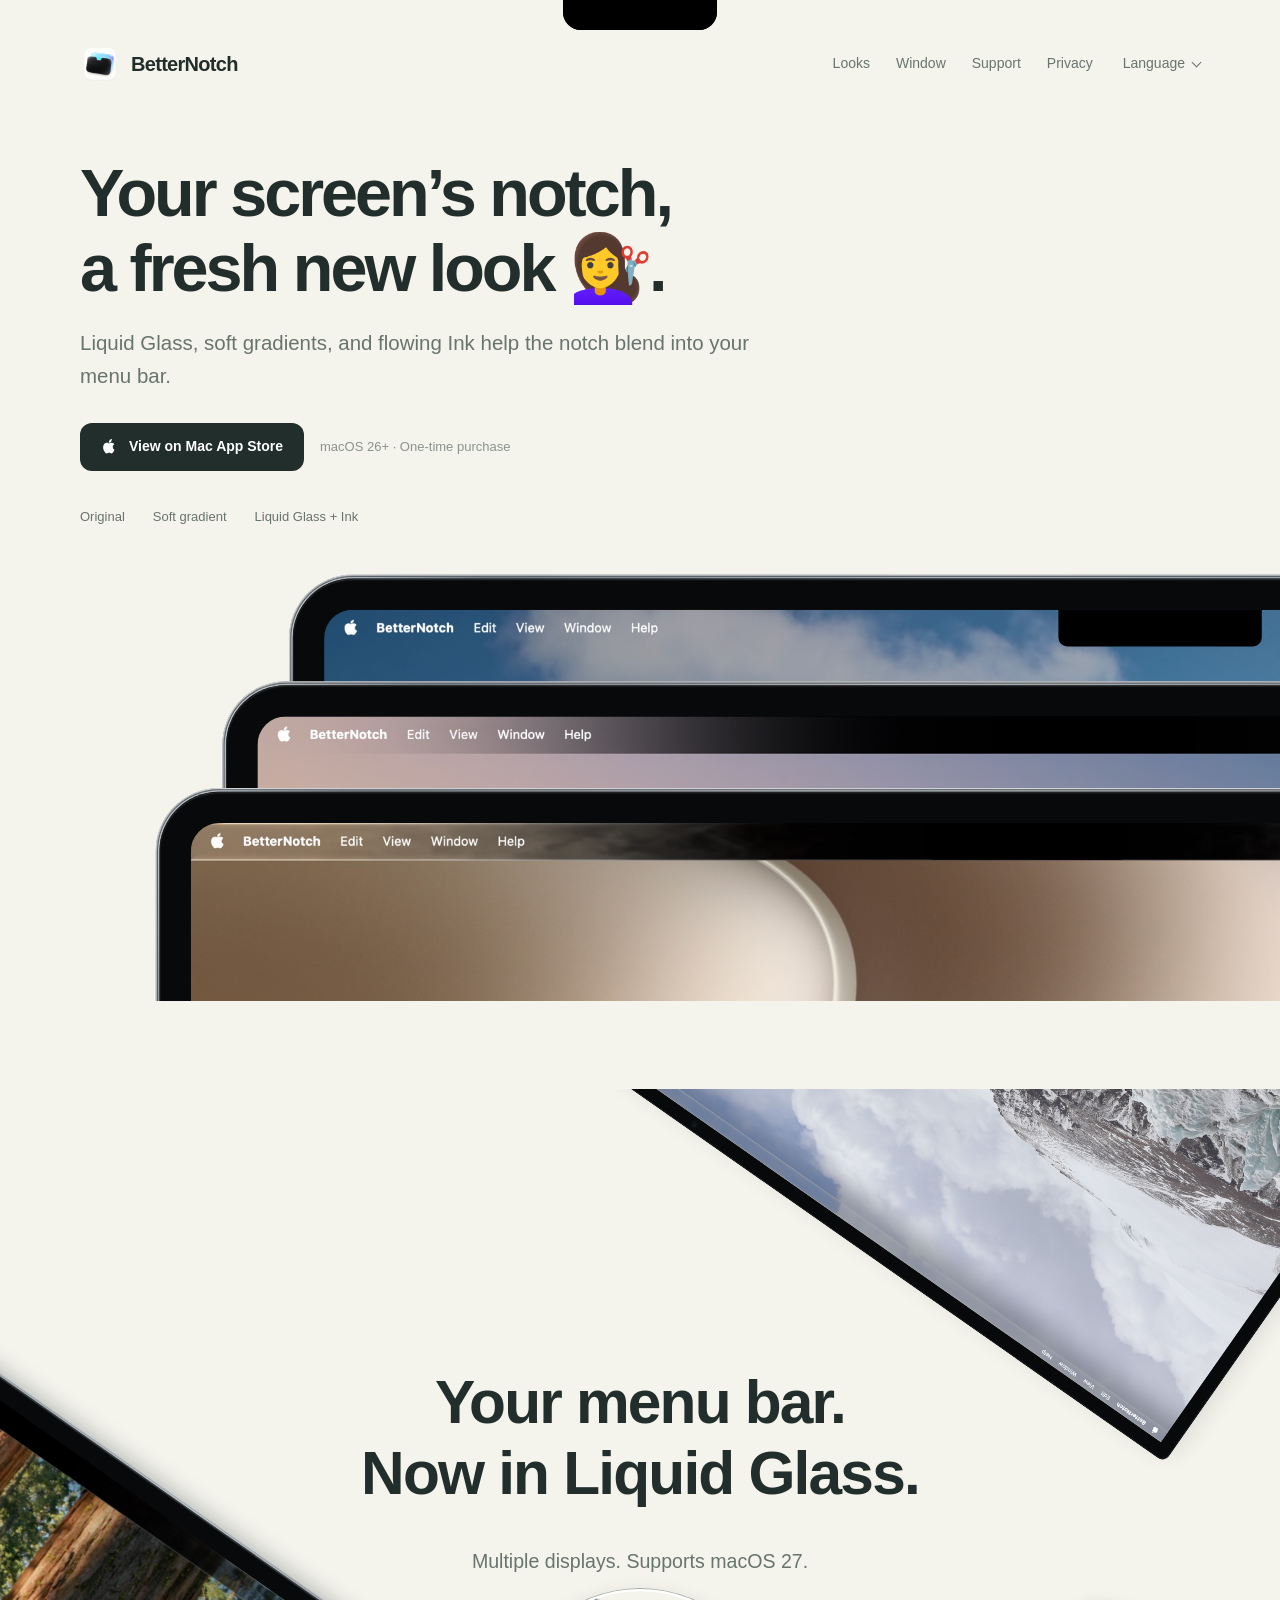
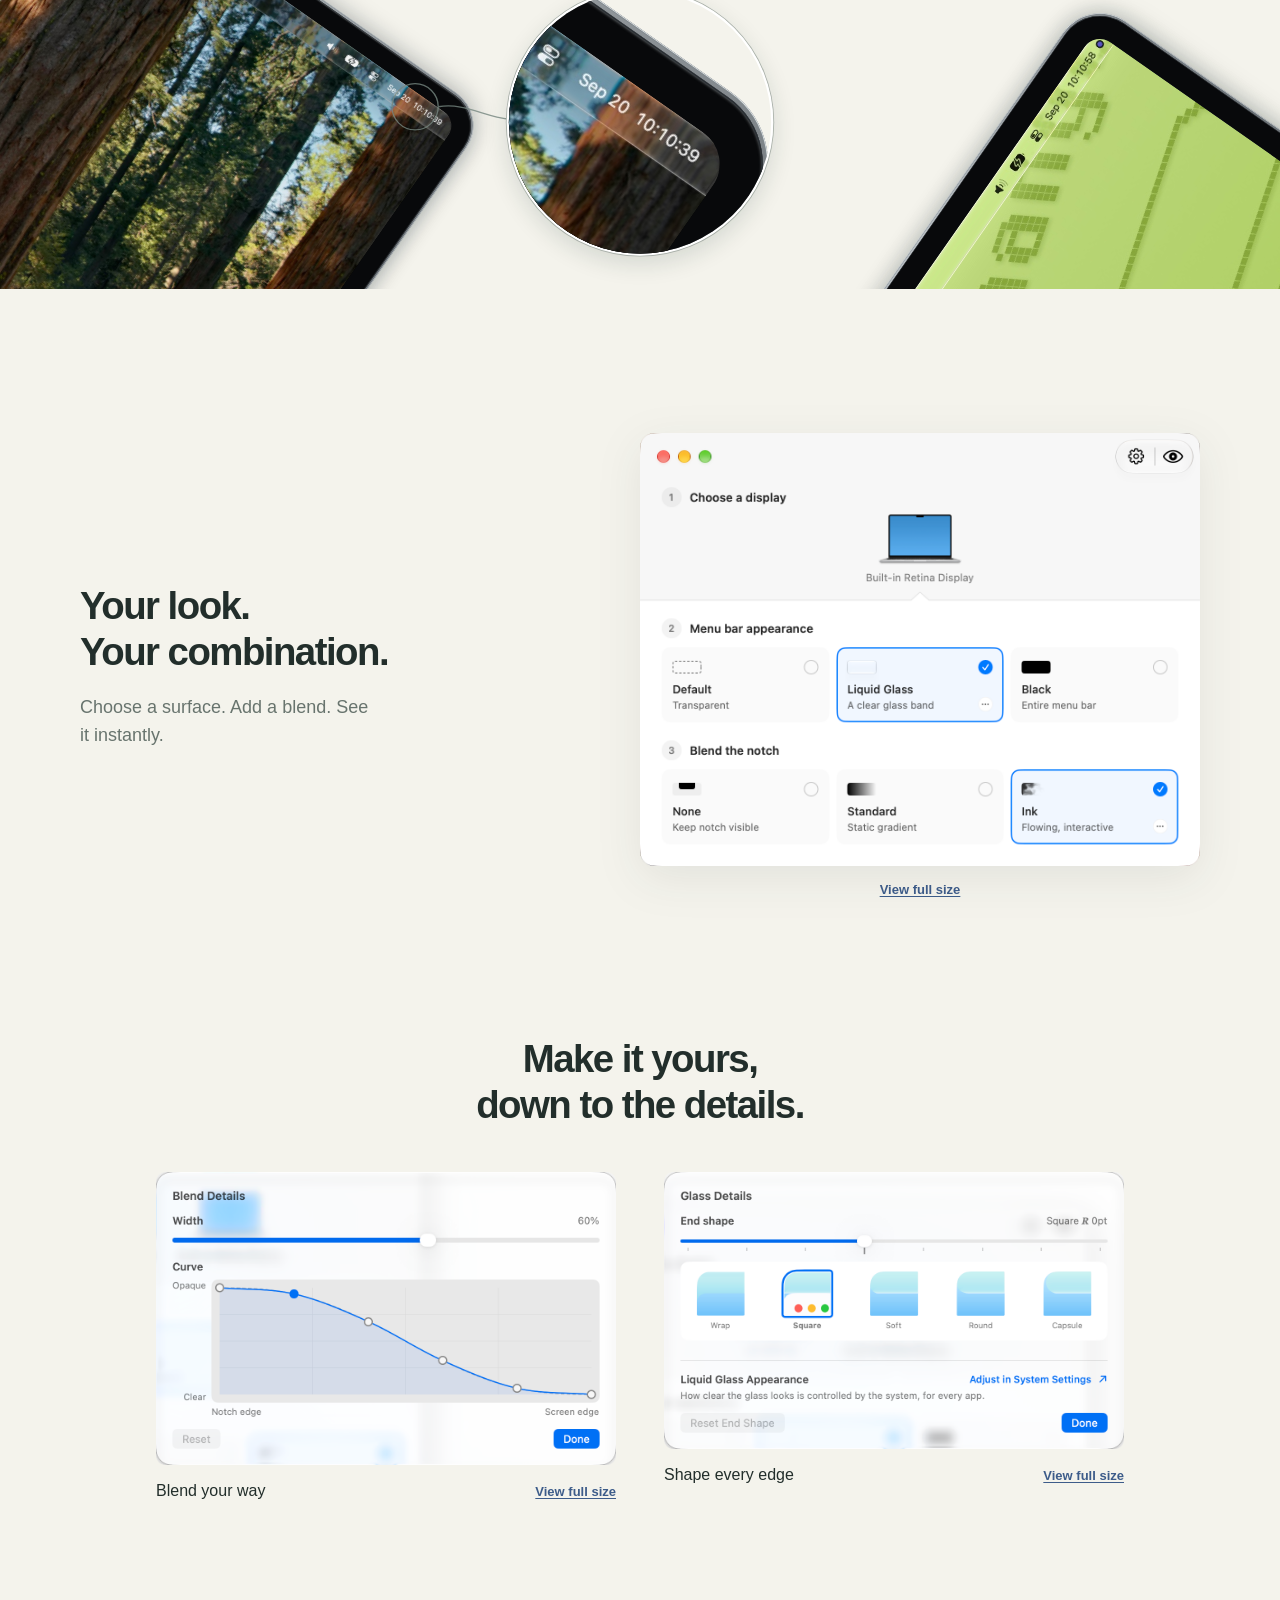
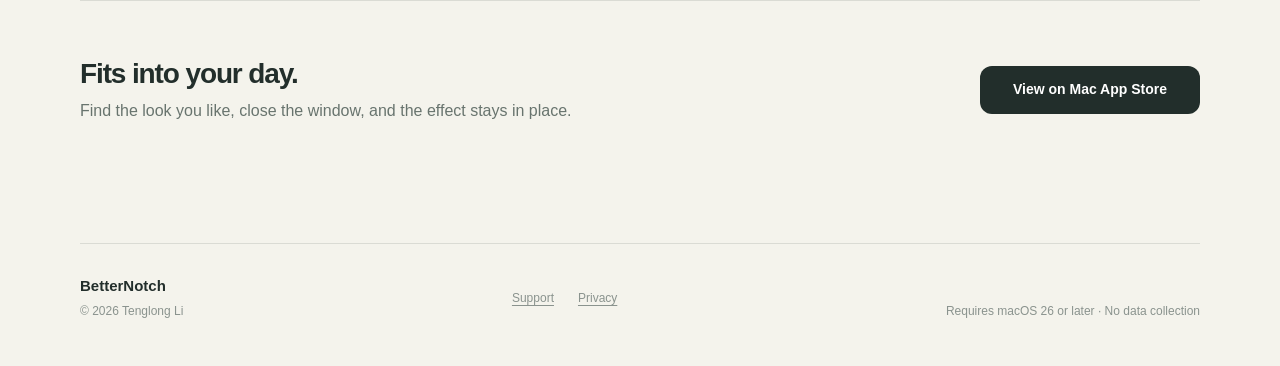
==== commit 414c8555: "feat: publish approved BetterNotch 2.0 website" ====
--- a/index.html
+++ b/index.html
@@ -1,52 +1,60 @@
 <!DOCTYPE html>
-<html class="no-js" lang="en" data-title-en="BetterNotch — Let the physical notch disappear into the menu bar" data-title-zh="BetterNotch — 让物理刘海自然隐入菜单栏">
+<html class="no-js" lang="en" data-title-en="BetterNotch — Your screen’s notch, a fresh new look" data-title-zh="BetterNotch — 屏幕刘海，换个新造型">
   <head>
     <meta charset="utf-8">
-    <script>document.documentElement.className="js"</script>
+    <script>
+      document.documentElement.className = "js";
+      (function () {
+        try {
+          var language = localStorage.getItem("betternotch.language");
+          if (language === "zh-Hans" || language === "en") document.documentElement.lang = language;
+        } catch (error) {}
+      })();
+    </script>
     <meta name="viewport" content="width=device-width, initial-scale=1">
-    <meta name="description" content="BetterNotch lets the physical notch disappear into the menu bar. Download version 1.0 for macOS 26 or later, and preview the next update.">
-    <meta name="theme-color" content="#f7f8fa">
+    <meta name="description" content="Liquid Glass, soft gradients, and flowing Ink help the notch blend into your menu bar.">
+    <meta name="theme-color" content="#f4f3ec">
     <meta name="apple-itunes-app" content="app-id=6791836457">
     <meta property="og:type" content="website">
     <meta property="og:site_name" content="BetterNotch">
     <meta property="og:locale" content="en_US">
     <meta property="og:locale:alternate" content="zh_CN">
-    <meta property="og:title" content="BetterNotch — Let the physical notch disappear into the menu bar">
-    <meta property="og:description" content="A lightweight menu bar utility for MacBook models with a physical notch. Available on the Mac App Store.">
+    <meta property="og:title" content="BetterNotch — Your screen’s notch, a fresh new look">
+    <meta property="og:description" content="Liquid Glass, soft gradients, and flowing Ink help the notch blend into your menu bar.">
     <meta property="og:url" content="https://tungloong.github.io/betternotch-site/">
-    <meta property="og:image" content="https://tungloong.github.io/betternotch-site/assets/og-betternotch-1.0-en.png">
+    <meta property="og:image" content="https://tungloong.github.io/betternotch-site/assets/og-betternotch-2.0.png">
     <meta property="og:image:type" content="image/png">
     <meta property="og:image:width" content="1200">
     <meta property="og:image:height" content="630">
-    <meta property="og:image:alt" content="BetterNotch 1.0 showing Original, Gradient, and Solid Black menu bar effects">
+    <meta property="og:image:alt" content="BetterNotch icon and name with a Mac menu bar blended into a soft gradient">
     <meta name="twitter:card" content="summary_large_image">
-    <meta name="twitter:title" content="BetterNotch — Let the physical notch disappear into the menu bar">
-    <meta name="twitter:description" content="A lightweight menu bar utility for MacBook models with a physical notch.">
-    <meta name="twitter:image" content="https://tungloong.github.io/betternotch-site/assets/og-betternotch-1.0-en.png">
-    <meta name="twitter:image:alt" content="BetterNotch 1.0 showing Original, Gradient, and Solid Black menu bar effects">
+    <meta name="twitter:title" content="BetterNotch — Your screen’s notch, a fresh new look">
+    <meta name="twitter:description" content="Liquid Glass, soft gradients, and flowing Ink help the notch blend into your menu bar.">
+    <meta name="twitter:image" content="https://tungloong.github.io/betternotch-site/assets/og-betternotch-2.0.png">
+    <meta name="twitter:image:alt" content="BetterNotch icon and name with a Mac menu bar blended into a soft gradient">
     <link rel="canonical" href="https://tungloong.github.io/betternotch-site/">
     <link rel="icon" href="assets/betternotch-icon-128.png" type="image/png">
-    <link rel="stylesheet" href="assets/styles.css?v=20260813-4">
-    <script src="assets/language.js?v=20260812-3" defer></script>
-    <script src="assets/site.js?v=20260812-3" defer></script>
-    <script src="assets/liquid-glass.js?v=20260813-1" defer></script>
+    <link rel="stylesheet" href="assets/styles.css?v=20260921-4">
+    <link rel="stylesheet" href="assets/promo-scenes.css?v=20260921-4">
+    <script src="assets/language.js?v=20260920-6" defer></script>
+    <script src="assets/site.js?v=20260921-4" defer></script>
     <script type="application/ld+json">
       {
         "@context": "https://schema.org",
         "@type": "SoftwareApplication",
-        "name": "BetterNotch: Menu Bar Beautify",
-        "alternateName": "BetterNotch",
+        "name": "BetterNotch",
+        "alternateName": "BetterNotch: Seamless Menu Bar",
+        "softwareVersion": "2.0",
         "applicationCategory": "UtilitiesApplication",
         "applicationSubCategory": "Graphics & Design",
         "operatingSystem": "macOS 26.0 or later",
-        "softwareVersion": "1.0",
         "downloadUrl": "https://apps.apple.com/app/id6791836457?mt=12",
         "url": "https://tungloong.github.io/betternotch-site/",
-        "image": "https://tungloong.github.io/betternotch-site/assets/og-betternotch-1.0-en.png",
-        "description": "BetterNotch lets the physical notch disappear into the menu bar with Gradient and Solid Black effects, per-display style selection, and lightweight background operation.",
+        "image": "https://tungloong.github.io/betternotch-site/assets/og-betternotch-2.0.png",
+        "description": "Liquid Glass, soft gradients, and flowing Ink help the notch blend into your menu bar.",
         "offers": {
           "@type": "Offer",
-          "price": "0.99",
+          "price": "2.99",
           "priceCurrency": "USD",
           "eligibleRegion": "US",
           "url": "https://apps.apple.com/app/id6791836457?mt=12",
@@ -54,30 +62,28 @@
         }
       }
     </script>
-    <title>BetterNotch — Let the physical notch disappear into the menu bar</title>
+    <title>BetterNotch — Your screen’s notch, a fresh new look</title>
   </head>
-  <body class="home-page" data-effect="gradient" data-backdrop="warm">
+  <body class="home-page">
     <a class="skip-link" href="#main" data-en="Skip to main content" data-zh="跳到主要内容">Skip to main content</a>
 
-    <button class="notch-control" type="button" data-effect-cycle disabled>
-      <span class="notch-control__wings" aria-hidden="true"></span>
-      <span class="notch-control__shape" aria-hidden="true"></span>
-      <span class="sr-only" data-notch-label>Cycle effect style</span>
-    </button>
+    <div class="page-notch" data-page-notch style="--notch-p: 0">
+      <div class="page-notch__stage" aria-hidden="true">
+        <span class="page-notch__original"></span>
+        <span class="page-notch__fill"></span>
+      </div>
+    </div>
 
     <header class="site-header">
       <a class="brand" href="./" aria-label="BetterNotch home" data-aria-en="BetterNotch home" data-aria-zh="BetterNotch 首页">
-        <picture>
-          <source srcset="assets/betternotch-icon-128.avif" type="image/avif">
-          <img class="brand-icon" src="assets/betternotch-icon-128.png" alt="" width="34" height="34" decoding="async">
-        </picture>
+        <img class="brand-icon" src="assets/betternotch-icon-128.png" alt="" width="40" height="40" decoding="async">
         <span class="wordmark">BetterNotch</span>
       </a>
 
       <div class="header-actions">
         <nav class="site-nav" aria-label="Main navigation" data-aria-en="Main navigation" data-aria-zh="主要导航">
-          <a href="#effects" data-en="Effects" data-zh="效果">Effects</a>
-          <a href="#why" data-en="Why BetterNotch" data-zh="为什么选择 BetterNotch">Why BetterNotch</a>
+          <a href="#effects" data-en="Looks" data-zh="效果">Looks</a>
+          <a href="#window" data-en="Window" data-zh="主窗口">Window</a>
           <a href="support/" data-en="Support" data-zh="使用支持">Support</a>
           <a href="privacy/" data-en="Privacy" data-zh="隐私政策">Privacy</a>
         </nav>
@@ -93,174 +99,166 @@
     </header>
 
     <aside class="no-js-notice" aria-label="JavaScript status" hidden>
-      <p lang="en"><strong>JavaScript is off.</strong> The English content and every download, Support, and Privacy link remain available. Enable JavaScript only for language switching and the interactive effect preview.</p>
-      <p lang="zh-Hans"><strong>JavaScript 已关闭。</strong>英文内容、下载、支持与隐私链接仍可使用；仅语言切换和交互式效果预览需要 JavaScript。</p>
+      <p lang="en"><strong>JavaScript is off.</strong> English content, full-size captures, and every download, Support, and Privacy link remain available. Enable JavaScript for language switching.</p>
+      <p lang="zh-Hans"><strong>JavaScript 已关闭。</strong>英文内容、大图、下载、支持与隐私链接仍可使用；仅语言切换需要 JavaScript。</p>
     </aside>
 
     <main id="main">
       <article class="locale-home" aria-labelledby="home-title">
         <section class="hero">
-          <div class="hero-copy">
-            <h1 id="home-title" data-en="Let the physical notch disappear into the menu bar." data-zh="让物理刘海自然隐入菜单栏。">Let the physical notch disappear into the menu bar.</h1>
-            <p class="lede" data-en="Version 1.0 pairs the signature Gradient effect with Solid Black and lets you choose a style for the built-in display and each external display. Liquid Glass and the new Studio interface are coming in the next update." data-zh="1.0 版提供主打的渐变效果、纯黑样式，并可为内建显示器和每块外接显示器选择样式；液态玻璃和全新的 Studio 界面将在下一次更新中推出。">Version 1.0 pairs the signature Gradient effect with Solid Black and lets you choose a style for the built-in display and each external display. Liquid Glass and the new Studio interface are coming in the next update.</p>
-            <div class="hero-cta">
-              <a class="button button-primary" href="https://apps.apple.com/app/id6791836457?mt=12" data-app-store-link>
-                <svg aria-hidden="true" viewBox="0 0 20 20" width="17" height="17"><path d="M13.8 10.5c0-2.1 1.7-3.1 1.8-3.2a3.8 3.8 0 0 0-3-1.6c-1.3-.1-2.5.7-3.1.7-.7 0-1.7-.7-2.8-.7A4.1 4.1 0 0 0 3.2 7.8c-1.5 2.5-.4 6.3 1 8.3.7 1 1.5 2.1 2.6 2 1-.1 1.4-.7 2.7-.7s1.6.7 2.7.7c1.1 0 1.8-1 2.5-2a9 9 0 0 0 1.1-2.3 3.6 3.6 0 0 1-2-3.3ZM11.8 4.3c.6-.8 1.1-1.9 1-3a4.2 4.2 0 0 0-2.7 1.4 4 4 0 0 0-1 2.9c1 .1 2-.5 2.7-1.3Z" fill="currentColor"/></svg>
-                <span data-en="Download on the Mac App Store" data-zh="在 Mac App Store 下载">Download on the Mac App Store</span>
-              </a>
-              <a class="button button-secondary" href="#effects" data-en="Preview the next update" data-zh="预览下一次更新">Preview the next update</a>
-              <span class="sysreq" data-en="Version 1.0 · macOS 26+ · One-time purchase" data-zh="1.0 版 · macOS 26+ · 买断制">Version 1.0 · macOS 26+ · One-time purchase</span>
-            </div>
-          </div>
-
-          <figure class="hero-capture">
-            <div class="hero-capture__frame">
-              <picture>
-                <source srcset="assets/menubar-gradient-330.avif 330w, assets/menubar-gradient-396.avif 396w, assets/menubar-gradient-528.avif 528w" sizes="(max-width: 760px) calc(100vw - 76px), (max-width: 1040px) calc(100vw - 144px), 500px" type="image/avif">
-                <img src="assets/menubar-gradient-web.png" alt="Real menu bar capture with BetterNotch Gradient applied" data-alt-en="Real menu bar capture with BetterNotch Gradient applied" data-alt-zh="应用 BetterNotch 渐变效果的真实菜单栏截图" width="1320" height="300" loading="eager" fetchpriority="high" decoding="async">
+          <h1 id="home-title" data-en="Your screen’s notch,&#10;a fresh new look 💇‍♀️." data-zh="屏幕刘海，&#10;换个新造型💇‍♀️。">Your screen’s notch,&#10;a fresh new look 💇‍♀️.</h1>
+          <p class="lede" data-en="Liquid Glass, soft gradients, and flowing Ink help the notch blend into your menu bar." data-zh="液态玻璃、柔和渐变、流动墨水，让突兀的刘海融入菜单栏。">Liquid Glass, soft gradients, and flowing Ink help the notch blend into your menu bar.</p>
+          <div class="hero-cta">
+            <a class="button button-primary" href="https://apps.apple.com/app/id6791836457?mt=12" data-app-store-link>
+              <svg aria-hidden="true" viewBox="0 0 20 20" width="17" height="17"><path d="M13.8 10.5c0-2.1 1.7-3.1 1.8-3.2a3.8 3.8 0 0 0-3-1.6c-1.3-.1-2.5.7-3.1.7-.7 0-1.7-.7-2.8-.7A4.1 4.1 0 0 0 3.2 7.8c-1.5 2.5-.4 6.3 1 8.3.7 1 1.5 2.1 2.6 2 1-.1 1.4-.7 2.7-.7s1.6.7 2.7.7c1.1 0 1.8-1 2.5-2a9 9 0 0 0 1.1-2.3 3.6 3.6 0 0 1-2-3.3ZM11.8 4.3c.6-.8 1.1-1.9 1-3a4.2 4.2 0 0 0-2.7 1.4 4 4 0 0 0-1 2.9c1 .1 2-.5 2.7-1.3Z" fill="currentColor"/></svg>
+              <span data-en="View on Mac App Store" data-zh="前往 Mac App Store">View on Mac App Store</span>
+            </a>
+            <span class="sysreq" data-en="macOS 26+ · One-time purchase" data-zh="macOS 26+ · 买断制">macOS 26+ · One-time purchase</span>
+          </div>
+        </section>
+
+        <section id="effects" class="promo-stack" aria-labelledby="effects-title">
+          <h2 id="effects-title" class="sr-only" data-en="Three looks, side by side" data-zh="三种效果，同屏对比">Three looks, side by side</h2>
+          <div class="stack-legend" aria-hidden="true">
+            <span data-en="Original" data-zh="原貌">Original</span>
+            <span data-en="Soft gradient" data-zh="柔和渐变">Soft gradient</span>
+            <span data-en="Liquid Glass + Ink" data-zh="液态玻璃＋墨水">Liquid Glass + Ink</span>
+          </div>
+          <div class="promo-scene stack-scene" data-promo-scene>
+            <div class="promo-artboard stack-artboard">
+              <figure class="stack-device stack-original" aria-label="Original" data-aria-en="Original" data-aria-zh="原貌">
+                <div class="promo-mac"><div class="promo-mac-bezel"><div class="promo-mac-screen">
+                  <img src="assets/promo-original.jpg" alt="Original menu bar" data-alt-en="Original menu bar" data-alt-zh="原貌菜单栏" width="1600" height="566" decoding="async">
+                  <i class="promo-notch" aria-hidden="true"></i>
+                </div></div></div>
+              </figure>
+              <figure class="stack-device stack-gradient" aria-label="Soft gradient" data-aria-en="Soft gradient" data-aria-zh="柔和渐变">
+                <div class="promo-mac"><div class="promo-mac-bezel"><div class="promo-mac-screen">
+                  <img src="assets/promo-gradient.jpg" alt="Soft gradient menu bar" data-alt-en="Soft gradient menu bar" data-alt-zh="柔和渐变菜单栏" width="1600" height="566" decoding="async">
+                  <i class="promo-notch" aria-hidden="true"></i>
+                </div></div></div>
+              </figure>
+              <figure class="stack-device stack-glass-ink" aria-label="Liquid Glass + Ink" data-aria-en="Liquid Glass + Ink" data-aria-zh="液态玻璃＋墨水">
+                <div class="promo-mac"><div class="promo-mac-bezel"><div class="promo-mac-screen">
+                  <img src="assets/promo-glass-ink.jpg" alt="Liquid Glass + Ink menu bar" data-alt-en="Liquid Glass + Ink menu bar" data-alt-zh="液态玻璃＋墨水菜单栏" width="1600" height="566" decoding="async">
+                  <i class="promo-notch" aria-hidden="true"></i>
+                </div></div></div>
+              </figure>
+            </div>
+          </div>
+        </section>
+
+        <section id="displays" class="promo-displays" aria-labelledby="displays-title">
+          <div class="promo-scene displays-scene" data-promo-scene>
+            <div class="display-hardware">
+              <div class="promo-artboard displays-artboard">
+                <div class="display-device display-studio" role="img" aria-label="Liquid Glass on an external display" data-aria-en="Liquid Glass on an external display" data-aria-zh="外接显示器上的液态玻璃菜单栏">
+                  <div class="display-studio-bezel">
+                    <i class="display-camera" aria-hidden="true"></i>
+                    <div class="display-studio-screen"><img src="assets/promo-external.jpg" alt="" width="2200" height="1238" loading="lazy" decoding="async"></div>
+                  </div>
+                </div>
+                <div class="display-mac-label" role="img" aria-label="Liquid Glass and Ink on MacBook" data-aria-en="Liquid Glass and Ink on MacBook" data-aria-zh="MacBook 上的液态玻璃与墨水">
+                  <div class="display-device display-macbook">
+                    <div class="display-mac-bezel"><div class="display-mac-screen">
+                      <img src="assets/promo-builtin.jpg" alt="" width="2200" height="1158" loading="lazy" decoding="async">
+                      <i class="display-notch" aria-hidden="true"></i>
+                    </div></div>
+                  </div>
+                </div>
+                <div class="display-device display-ipad" role="img" aria-label="Liquid Glass on an iPad used as a Sidecar display" data-aria-en="Liquid Glass on an iPad used as a Sidecar display" data-aria-zh="iPad 随航显示器上的液态玻璃菜单栏">
+                  <div class="display-ipad-bezel">
+                    <i class="display-ipad-camera" aria-hidden="true"></i>
+                    <div class="display-ipad-screen"><img src="assets/promo-sidecar.jpg" alt="" width="1194" height="834" loading="lazy" decoding="async"></div>
+                  </div>
+                </div>
+                <svg class="display-zoom-link" viewBox="0 0 2880 1800" aria-hidden="true"><circle cx="934" cy="1390" r="52"/><path d="M 986 1390 C 1045 1380 1088 1412 1145 1418"/></svg>
+                <div class="display-loupe" aria-hidden="true">
+                  <div class="display-loupe-scene"><div class="display-device display-macbook" aria-hidden="true">
+                    <div class="display-mac-bezel"><div class="display-mac-screen">
+                      <img src="assets/promo-builtin.jpg" alt="" width="2200" height="1158" loading="lazy" decoding="async">
+                      <i class="display-notch" aria-hidden="true"></i>
+                    </div></div>
+                  </div></div>
+                </div>
+              </div>
+            </div>
+            <header class="display-copy">
+              <h2 id="displays-title" data-en="Your menu bar.&#10;Now in Liquid Glass." data-zh="菜单栏，&#10;也可以是液态玻璃。">Your menu bar.&#10;Now in Liquid Glass.</h2>
+              <p data-en="Multiple displays. Supports macOS 27." data-zh="支持多显示器、支持 macOS 27">Multiple displays. Supports macOS 27.</p>
+            </header>
+          </div>
+        </section>
+
+        <section id="window" class="product-window" aria-labelledby="window-title">
+          <header class="section-heading">
+            <div>
+              <h2 id="window-title" data-en="Your look.&#10;Your combination." data-zh="外观与融入，&#10;自由搭配。">Your look.&#10;Your combination.</h2>
+              <p data-en="Choose a surface. Add a blend. See it instantly." data-zh="选外观，配墨水或渐变。每次选择，即刻呈现。">Choose a surface. Add a blend. See it instantly.</p>
+            </div>
+          </header>
+
+          <figure class="window-frame zoomable">
+            <noscript>
+              <a href="assets/window-en.png"><img src="assets/window-en-web.png" alt="BetterNotch window with display, appearance, and blend cards" width="1240" height="958"></a>
+            </noscript>
+            <a class="zoomable__hit" href="assets/window-en.png" data-fullsize data-href-en="assets/window-en.png" data-href-zh="assets/window-zh.png" data-full-width="1240" data-full-height-en="958" data-full-height-zh="1006">
+              <picture class="locale-picture">
+                <img class="locale-img" data-src-en="assets/window-en-web.png" data-src-zh="assets/window-zh-web.png" alt="BetterNotch window with display, appearance, and blend cards" data-alt-en="BetterNotch window with display, appearance, and blend cards" data-alt-zh="BetterNotch 主窗口：显示器、外观与融入" width="1240" height="958" loading="lazy" decoding="async">
               </picture>
-            </div>
+            </a>
             <figcaption>
-              <span class="capture-dot" aria-hidden="true"></span>
-              <span data-en="Gradient · real menu bar capture" data-zh="渐变 · 真实菜单栏截图">Gradient · real menu bar capture</span>
+              <a class="view-large" href="assets/window-en.png" data-fullsize data-href-en="assets/window-en.png" data-href-zh="assets/window-zh.png" data-full-width="1240" data-full-height-en="958" data-full-height-zh="1006" data-en="View full size" data-zh="查看大图">View full size</a>
             </figcaption>
           </figure>
         </section>
 
-        <section id="effects" class="effect-studio" aria-labelledby="effects-title">
-          <header class="section-heading section-heading-centered">
-            <span class="release-kicker" data-en="Next update preview" data-zh="下一次更新预览">Next update preview</span>
-            <h2 id="effects-title" data-en="One menu bar. Four ways to see it." data-zh="一条菜单栏，四种观看方式。">One menu bar. Four ways to see it.</h2>
-            <p class="js-only" data-en="Preview the in-development Liquid Glass effect and Studio reel. Choose a style, then tap the notch above to move through the reel." data-zh="预览开发中的液态玻璃效果与 Studio 转盘。选择一种样式，或点击页面顶部的刘海切换。">Preview the in-development Liquid Glass effect and Studio reel. Choose a style, then tap the notch above to move through the reel.</p>
-            <div class="no-js-only static-preview-copy">
-              <p lang="en">The static Gradient study below shows the default preview. The real menu bar captures that follow remain available.</p>
-              <p lang="zh-Hans">下方静态展示默认的渐变预览；后续真实菜单栏截图仍可正常查看。</p>
+        <section id="details" class="details-gallery" aria-labelledby="details-title">
+          <header class="section-heading">
+            <div>
+              <h2 id="details-title" data-en="Make it yours,&#10;down to the details." data-zh="从过渡到边缘，&#10;细节由你掌控。">Make it yours,&#10;down to the details.</h2>
             </div>
           </header>
 
-          <div class="studio-shell">
-            <div class="effect-stage" id="effect-stage" aria-live="polite">
-              <div class="effect-stage__toolbar">
-                <span class="js-only" data-en="In-development interactive preview" data-zh="开发中交互预览">In-development interactive preview</span>
-                <span class="no-js-only">Static preview / 静态预览</span>
-                <div class="backdrop-picker" role="group" aria-label="Preview backdrop" data-aria-en="Preview backdrop" data-aria-zh="预览底色">
-                  <button class="backdrop-swatch backdrop-swatch-warm" type="button" data-backdrop-button="warm" aria-pressed="true" disabled><span class="sr-only" data-en="Warm backdrop" data-zh="暖色底色">Warm backdrop</span></button>
-                  <button class="backdrop-swatch backdrop-swatch-midnight" type="button" data-backdrop-button="midnight" aria-pressed="false" disabled><span class="sr-only" data-en="Midnight backdrop" data-zh="深色底色">Midnight backdrop</span></button>
-                  <button class="backdrop-swatch backdrop-swatch-mist" type="button" data-backdrop-button="mist" aria-pressed="false" disabled><span class="sr-only" data-en="Mist backdrop" data-zh="浅色底色">Mist backdrop</span></button>
-                </div>
-              </div>
-
-              <div class="effect-canvas" aria-hidden="true">
-                <div class="effect-canvas__wallpaper"></div>
-                <div class="effect-canvas__effect">
-                  <div class="effect-canvas__bar"></div>
-                  <div class="effect-canvas__rim"></div>
-                </div>
-                <div class="effect-canvas__notch"></div>
-              </div>
-
-              <div class="effect-readout">
-                <span class="effect-readout__index" data-effect-index>02 / 04</span>
-                <div>
-                  <h3 data-effect-title>Gradient</h3>
-                  <p data-effect-summary>The physical notch dissolves naturally into both sides of the menu bar.</p>
-                </div>
-              </div>
-            </div>
-
-            <div class="effect-tabs" data-aria-en="Effect styles" data-aria-zh="效果样式">
-              <button id="effect-tab-original" type="button" data-effect-button="original" disabled><span data-en="Original" data-zh="原始">Original</span><small data-en="No effect" data-zh="关闭效果">No effect</small></button>
-              <button id="effect-tab-gradient" type="button" data-effect-button="gradient" disabled><span data-en="Gradient" data-zh="渐变">Gradient</span><small data-en="Signature" data-zh="主打效果">Signature</small></button>
-              <button id="effect-tab-liquid-glass" type="button" data-effect-button="liquid-glass" disabled><span data-en="Liquid Glass" data-zh="液态玻璃">Liquid Glass</span><small data-en="Glass and ink" data-zh="玻璃与墨迹">Glass and ink</small></button>
-              <button id="effect-tab-solid-black" type="button" data-effect-button="solid-black" disabled><span data-en="Solid Black" data-zh="纯黑">Solid Black</span><small data-en="Uniform black" data-zh="完整纯黑">Uniform black</small></button>
-            </div>
-          </div>
-        </section>
-
-        <section class="capture-proof" aria-labelledby="capture-title">
-          <header class="section-heading">
-            <h2 id="capture-title" data-en="The result comes first." data-zh="先看结果。">The result comes first.</h2>
-            <p data-en="These are real menu bar captures. Original is the comparison; Gradient is the signature; Solid Black is the clean alternative." data-zh="以下均为真实菜单栏截图。原始用于对照，渐变是主打效果，纯黑则提供干净统一的替代样式。">These are real menu bar captures. Original is the comparison; Gradient is the signature; Solid Black is the clean alternative.</p>
-          </header>
-
-          <div class="capture-rail">
-            <figure>
-              <picture>
-                <source srcset="assets/menubar-original-330.avif 330w, assets/menubar-original-396.avif 396w, assets/menubar-original-528.avif 528w" sizes="(max-width: 760px) calc(100vw - 32px), (max-width: 1287px) 27vw, 353px" type="image/avif">
-                <img src="assets/menubar-original-web.png" alt="Original menu bar with the physical notch visible" data-alt-en="Original menu bar with the physical notch visible" data-alt-zh="物理刘海清晰可见的原始菜单栏" width="1320" height="300" loading="lazy" decoding="async">
-              </picture>
-              <figcaption><span data-en="Original" data-zh="原始">Original</span><small data-en="The system appearance" data-zh="系统原始外观">The system appearance</small></figcaption>
+          <div class="details-grid">
+            <figure class="zoomable">
+              <noscript>
+                <a href="assets/details-blend-en.png"><img src="assets/details-blend-en-web.png" alt="Blend Details with width and curve" width="1120" height="714"></a>
+              </noscript>
+              <a class="zoomable__hit" href="assets/details-blend-en.png" data-fullsize data-href-en="assets/details-blend-en.png" data-href-zh="assets/details-blend-zh.png" data-full-width="1120" data-full-height="714">
+                <picture class="locale-picture">
+                  <img class="locale-img" data-src-en="assets/details-blend-en-web.png" data-src-zh="assets/details-blend-zh-web.png" alt="Blend Details with width and curve" data-alt-en="Blend Details with width and curve" data-alt-zh="融入细节：范围与曲线" width="1120" height="714" loading="lazy" decoding="async">
+                </picture>
+              </a>
+              <figcaption>
+                <span data-en="Blend your way" data-zh="过渡，恰到好处">Blend your way</span>
+                <a class="view-large" href="assets/details-blend-en.png" data-fullsize data-href-en="assets/details-blend-en.png" data-href-zh="assets/details-blend-zh.png" data-full-width="1120" data-full-height="714" data-en="View full size" data-zh="查看大图">View full size</a>
+              </figcaption>
             </figure>
-            <figure class="capture-rail__featured">
-              <picture>
-                <source srcset="assets/menubar-gradient-330.avif 330w, assets/menubar-gradient-396.avif 396w, assets/menubar-gradient-528.avif 528w" sizes="(max-width: 760px) calc(100vw - 32px), (max-width: 1309px) 38vw, 498px" type="image/avif">
-                <img src="assets/menubar-gradient-web.png" alt="Menu bar with BetterNotch Gradient applied" data-alt-en="Menu bar with BetterNotch Gradient applied" data-alt-zh="应用 BetterNotch 渐变效果的菜单栏" width="1320" height="300" loading="lazy" decoding="async">
-              </picture>
-              <figcaption><span data-en="Gradient" data-zh="渐变">Gradient</span><small data-en="The signature effect" data-zh="主打效果">The signature effect</small></figcaption>
+            <figure class="zoomable">
+              <noscript>
+                <a href="assets/details-glass-en.png"><img src="assets/details-glass-en-web.png" alt="Glass Details with end shapes" width="1120" height="674"></a>
+              </noscript>
+              <a class="zoomable__hit" href="assets/details-glass-en.png" data-fullsize data-href-en="assets/details-glass-en.png" data-href-zh="assets/details-glass-zh.png" data-full-width="1120" data-full-height="674">
+                <picture class="locale-picture">
+                  <img class="locale-img" data-src-en="assets/details-glass-en-web.png" data-src-zh="assets/details-glass-zh-web.png" alt="Glass Details with end shapes" data-alt-en="Glass Details with end shapes" data-alt-zh="玻璃细节：两端形状" width="1120" height="674" loading="lazy" decoding="async">
+                </picture>
+              </a>
+              <figcaption>
+                <span data-en="Shape every edge" data-zh="边缘，也有讲究">Shape every edge</span>
+                <a class="view-large" href="assets/details-glass-en.png" data-fullsize data-href-en="assets/details-glass-en.png" data-href-zh="assets/details-glass-zh.png" data-full-width="1120" data-full-height="674" data-en="View full size" data-zh="查看大图">View full size</a>
+              </figcaption>
             </figure>
-            <figure>
-              <picture>
-                <source srcset="assets/menubar-solid-black-330.avif 330w, assets/menubar-solid-black-396.avif 396w, assets/menubar-solid-black-528.avif 528w" sizes="(max-width: 760px) calc(100vw - 32px), (max-width: 1287px) 27vw, 353px" type="image/avif">
-                <img src="assets/menubar-solid-black-web.png" alt="Menu bar with BetterNotch Solid Black applied" data-alt-en="Menu bar with BetterNotch Solid Black applied" data-alt-zh="应用 BetterNotch 纯黑效果的菜单栏" width="1320" height="300" loading="lazy" decoding="async">
-              </picture>
-              <figcaption><span data-en="Solid Black" data-zh="纯黑">Solid Black</span><small data-en="A uniform alternative" data-zh="完整统一的替代样式">A uniform alternative</small></figcaption>
-            </figure>
-          </div>
-        </section>
-
-        <section class="studio-story" aria-labelledby="studio-title">
-          <div class="studio-story__copy">
-            <h2 id="studio-title" data-en="A tiny studio for the top of your screen." data-zh="屏幕顶部的一间小小工作室。">A tiny studio for the top of your screen.</h2>
-            <p data-en="The next update introduces a focused reel for choosing a style and three local preview backdrops for judging each effect before you apply it." data-zh="下一次更新将带来聚焦式样式转盘，并提供三种仅保存在本机的预览底色，方便你在应用前判断效果。">The next update introduces a focused reel for choosing a style and three local preview backdrops for judging each effect before you apply it.</p>
-          </div>
-          <ul class="style-ledger">
-            <li><span>01</span><strong data-en="Original" data-zh="原始">Original</strong><small data-en="Keep the system appearance" data-zh="保留系统原始外观">Keep the system appearance</small></li>
-            <li><span>02</span><strong data-en="Gradient" data-zh="渐变">Gradient</strong><small data-en="Blend the notch into both sides" data-zh="让刘海自然融入两侧菜单栏">Blend the notch into both sides</small></li>
-            <li><span>03</span><strong data-en="Liquid Glass" data-zh="液态玻璃">Liquid Glass</strong><small data-en="Shape depth with highlights and ink" data-zh="用高光与墨迹勾勒层次">Shape depth with highlights and ink</small></li>
-            <li><span>04</span><strong data-en="Solid Black" data-zh="纯黑">Solid Black</strong><small data-en="Unify the full menu bar" data-zh="统一整条菜单栏">Unify the full menu bar</small></li>
-          </ul>
-        </section>
-
-        <section id="why" class="proof-points" aria-label="Why BetterNotch" data-aria-en="Why BetterNotch" data-aria-zh="为什么选择 BetterNotch">
-          <article>
-            <span aria-hidden="true">01</span>
-            <h3 data-en="Per-display styles" data-zh="逐屏样式">Per-display styles</h3>
-            <p data-en="Choose a style independently for the built-in display and every external display." data-zh="为内建显示器和每块外接显示器独立选择样式。">Choose a style independently for the built-in display and every external display.</p>
-          </article>
-          <article>
-            <span aria-hidden="true">02</span>
-            <h3 data-en="Lightweight by design" data-zh="轻量运行">Lightweight by design</h3>
-            <p data-en="Static desktop effects stay quiet and return after login." data-zh="静态桌面效果安静常驻，并在登录后自动恢复。">Static desktop effects stay quiet and return after login.</p>
-          </article>
-          <article>
-            <span aria-hidden="true">03</span>
-            <h3 data-en="Private by default" data-zh="默认私密">Private by default</h3>
-            <p data-en="No account, analytics, tracking, or Screen Recording permission." data-zh="无账户、无分析、无追踪，也不请求屏幕录制权限。">No account, analytics, tracking, or Screen Recording permission.</p>
-          </article>
-        </section>
-
-        <section class="resource-rail" aria-label="Resources" data-aria-en="Resources" data-aria-zh="相关页面">
-          <a href="support/">
-            <span class="resource-arrow" aria-hidden="true"><svg viewBox="0 0 24 24"><path d="M4 12h15M14 6l6 6-6 6" fill="none" stroke="currentColor" stroke-linecap="round" stroke-linejoin="round" stroke-width="1.5"/></svg></span>
-            <span><strong data-en="Support" data-zh="使用支持">Support</strong><small data-en="Setup, troubleshooting, and contact." data-zh="设置、故障排查与联系方式。">Setup, troubleshooting, and contact.</small></span>
-            <svg class="resource-chevron" aria-hidden="true" viewBox="0 0 16 16"><path d="m6 3 5 5-5 5" fill="none" stroke="currentColor" stroke-linecap="round" stroke-linejoin="round" stroke-width="1.5"/></svg>
-          </a>
-          <a href="privacy/">
-            <span class="resource-arrow resource-arrow-blue" aria-hidden="true"><svg viewBox="0 0 24 24"><path d="M4 12h15M14 6l6 6-6 6" fill="none" stroke="currentColor" stroke-linecap="round" stroke-linejoin="round" stroke-width="1.5"/></svg></span>
-            <span><strong data-en="Privacy" data-zh="隐私政策">Privacy</strong><small data-en="Exactly what stays on your Mac." data-zh="准确了解哪些内容只保存在你的 Mac 上。">Exactly what stays on your Mac.</small></span>
-            <svg class="resource-chevron" aria-hidden="true" viewBox="0 0 16 16"><path d="m6 3 5 5-5 5" fill="none" stroke="currentColor" stroke-linecap="round" stroke-linejoin="round" stroke-width="1.5"/></svg>
-          </a>
+          </div>
         </section>
 
         <section class="download-rail" aria-labelledby="download-title">
           <div>
-            <span class="release-kicker" data-en="Available now" data-zh="现已提供">Available now</span>
-            <h2 id="download-title" data-en="BetterNotch 1.0 is on the Mac App Store." data-zh="BetterNotch 1.0 已登陆 Mac App Store。">BetterNotch 1.0 is on the Mac App Store.</h2>
-            <p data-en="A one-time purchase for MacBook models with a physical notch. Requires macOS 26 or later." data-zh="为带物理刘海的 MacBook 打造，一次购买即可使用。需要 macOS 26 或更高版本。">A one-time purchase for MacBook models with a physical notch. Requires macOS 26 or later.</p>
+            <h2 id="download-title" data-en="Fits into your day." data-zh="按你的习惯，安静常驻。">Fits into your day.</h2>
+            <p data-en="Find the look you like, close the window, and the effect stays in place." data-zh="选好喜欢的样子，关上窗口，效果便安静地留在那里。">Find the look you like, close the window, and the effect stays in place.</p>
           </div>
           <a class="button button-primary" href="https://apps.apple.com/app/id6791836457?mt=12" data-app-store-link>
-            <span data-en="View on the Mac App Store" data-zh="前往 Mac App Store">View on the Mac App Store</span>
-            <svg aria-hidden="true" viewBox="0 0 16 16" width="16" height="16"><path d="M3 8h9M8.5 4.5 12 8l-3.5 3.5" fill="none" stroke="currentColor" stroke-linecap="round" stroke-linejoin="round" stroke-width="1.5"/></svg>
+            <span data-en="View on Mac App Store" data-zh="前往 Mac App Store">View on Mac App Store</span>
           </a>
         </section>
       </article>
@@ -268,7 +266,23 @@
 
     <footer class="site-footer">
       <p><strong>BetterNotch</strong><span>© 2026 Tenglong Li</span></p>
+      <nav class="footer-links" aria-label="Resources" data-aria-en="Resources" data-aria-zh="相关链接">
+        <a href="support/" data-en="Support" data-zh="使用支持">Support</a>
+        <a href="privacy/" data-en="Privacy" data-zh="隐私政策">Privacy</a>
+      </nav>
       <p data-en="Requires macOS 26 or later · No data collection" data-zh="需要 macOS 26 或更高版本 · 不收集任何数据">Requires macOS 26 or later · No data collection</p>
     </footer>
+
+    <dialog class="zoom-dialog" data-zoom-dialog aria-labelledby="zoom-dialog-title">
+      <div class="zoom-dialog__bar">
+        <p id="zoom-dialog-title" data-en="Full size" data-zh="查看大图">Full size</p>
+        <form method="dialog">
+          <button type="submit" class="zoom-dialog__close" data-en="Close" data-zh="关闭">Close</button>
+        </form>
+      </div>
+      <div class="zoom-dialog__scroller">
+        <img data-zoom-image alt="" width="2320" height="450">
+      </div>
+    </dialog>
   </body>
 </html>
--- a/assets/styles.css
+++ b/assets/styles.css
@@ -1,101 +1,30 @@
 :root {
   color-scheme: light;
-  --page: #f7f8fa;
+  --page: #f4f3ec;
   --paper: #ffffff;
-  --paper-soft: #f1f3f6;
-  --ink: #111216;
-  --muted: #60646e;
-  --faint: #858a94;
-  --line: rgba(17, 18, 22, 0.12);
-  --line-strong: rgba(17, 18, 22, 0.22);
-  --coral: #ff6b52;
-  --violet: #bd5ee7;
-  --blue: #3d78f2;
-  --green: #35c76f;
-  --dark: #15171c;
-  --dark-raised: #1e2128;
+  --paper-soft: #ecebe4;
+  --ink: #222e2b;
+  --muted: #68746e;
+  --faint: #8a938e;
+  --line: rgba(34, 46, 43, 0.12);
+  --line-strong: rgba(34, 46, 43, 0.2);
+  --coral: #c45b42;
+  --violet: #7a5c8a;
+  --blue: #3d5c8a;
+  --green: #466157;
+  --dark: #222e2b;
   --max-width: 1240px;
   --content-width: 780px;
   --radius-lg: 28px;
   --radius-md: 18px;
   --radius-sm: 12px;
-  --shadow-soft: 0 1px 2px rgba(15, 18, 26, 0.04), 0 18px 48px rgba(15, 18, 26, 0.08);
-  --shadow-lift: 0 2px 4px rgba(15, 18, 26, 0.06), 0 30px 80px rgba(15, 18, 26, 0.14);
-  --display: "Iowan Old Style", "New York", ui-serif, Georgia, "Songti SC", serif;
-  --sans: -apple-system, BlinkMacSystemFont, "SF Pro Text", "Helvetica Neue", "PingFang SC", "Microsoft YaHei", sans-serif;
-  /*
-   * Web ports of the app's full-width profiles. Both are one horizontal layer:
-   * transparent edge -> opaque physical-notch plateau -> transparent edge.
-   * The 44%–56% interval is EffectStylePreview's real default geometry.
-   */
-  --notch-gradient-profile: linear-gradient(90deg,
-    rgba(2, 2, 3, 0) 0%,
-    rgba(2, 2, 3, 0.002) 2.75%,
-    rgba(2, 2, 3, 0.016) 5.5%,
-    rgba(2, 2, 3, 0.049) 8.25%,
-    rgba(2, 2, 3, 0.104) 11%,
-    rgba(2, 2, 3, 0.18) 13.75%,
-    rgba(2, 2, 3, 0.275) 16.5%,
-    rgba(2, 2, 3, 0.384) 19.25%,
-    rgba(2, 2, 3, 0.5) 22%,
-    rgba(2, 2, 3, 0.616) 24.75%,
-    rgba(2, 2, 3, 0.725) 27.5%,
-    rgba(2, 2, 3, 0.82) 30.25%,
-    rgba(2, 2, 3, 0.896) 33%,
-    rgba(2, 2, 3, 0.951) 35.75%,
-    rgba(2, 2, 3, 0.984) 38.5%,
-    rgba(2, 2, 3, 0.998) 41.25%,
-    #020203 44%,
-    #020203 56%,
-    rgba(2, 2, 3, 0.998) 58.75%,
-    rgba(2, 2, 3, 0.984) 61.5%,
-    rgba(2, 2, 3, 0.951) 64.25%,
-    rgba(2, 2, 3, 0.896) 67%,
-    rgba(2, 2, 3, 0.82) 69.75%,
-    rgba(2, 2, 3, 0.725) 72.5%,
-    rgba(2, 2, 3, 0.616) 75.25%,
-    rgba(2, 2, 3, 0.5) 78%,
-    rgba(2, 2, 3, 0.384) 80.75%,
-    rgba(2, 2, 3, 0.275) 83.5%,
-    rgba(2, 2, 3, 0.18) 86.25%,
-    rgba(2, 2, 3, 0.104) 89%,
-    rgba(2, 2, 3, 0.049) 91.75%,
-    rgba(2, 2, 3, 0.016) 94.5%,
-    rgba(2, 2, 3, 0.002) 97.25%,
-    rgba(2, 2, 3, 0) 100%);
-  --liquid-glass-ink-profile: linear-gradient(90deg,
-    rgba(2, 2, 3, 0) 0%,
-    rgba(2, 2, 3, 0) 11%,
-    rgba(2, 2, 3, 0.003) 13.75%,
-    rgba(2, 2, 3, 0.008) 16.5%,
-    rgba(2, 2, 3, 0.019) 19.25%,
-    rgba(2, 2, 3, 0.036) 22%,
-    rgba(2, 2, 3, 0.061) 24.75%,
-    rgba(2, 2, 3, 0.096) 27.5%,
-    rgba(2, 2, 3, 0.1) 27.764%,
-    rgba(2, 2, 3, 0.307) 30.25%,
-    rgba(2, 2, 3, 0.535) 33%,
-    rgba(2, 2, 3, 0.55) 33.176%,
-    rgba(2, 2, 3, 0.748) 35.75%,
-    rgba(2, 2, 3, 0.91) 38.5%,
-    rgba(2, 2, 3, 0.994) 41.25%,
-    #020203 42.196%,
-    #020203 57.804%,
-    rgba(2, 2, 3, 0.994) 58.75%,
-    rgba(2, 2, 3, 0.91) 61.5%,
-    rgba(2, 2, 3, 0.748) 64.25%,
-    rgba(2, 2, 3, 0.55) 66.824%,
-    rgba(2, 2, 3, 0.535) 67%,
-    rgba(2, 2, 3, 0.307) 69.75%,
-    rgba(2, 2, 3, 0.1) 72.236%,
-    rgba(2, 2, 3, 0.096) 72.5%,
-    rgba(2, 2, 3, 0.061) 75.25%,
-    rgba(2, 2, 3, 0.036) 78%,
-    rgba(2, 2, 3, 0.019) 80.75%,
-    rgba(2, 2, 3, 0.008) 83.5%,
-    rgba(2, 2, 3, 0.003) 86.25%,
-    rgba(2, 2, 3, 0) 89%,
-    rgba(2, 2, 3, 0) 100%);
+  --shadow-soft: 0 1px 2px rgba(21, 37, 35, 0.04), 0 16px 40px rgba(21, 37, 35, 0.06);
+  --shadow-lift: 0 2px 4px rgba(21, 37, 35, 0.05), 0 24px 60px rgba(16, 32, 41, 0.12);
+  --sans: "Helvetica Neue", -apple-system, BlinkMacSystemFont, "PingFang SC", "Microsoft YaHei", sans-serif;
+  --window-clip: 32px;
+  --notch-w: 154px;
+  --notch-h: 30px;
+  --notch-r: 18px;
 }
 
 * {
@@ -105,17 +34,16 @@
 html {
   background: var(--page);
   scroll-behavior: smooth;
-  scroll-padding-top: 72px;
+  scroll-padding-top: calc(env(safe-area-inset-top, 0px) + 48px);
+  overflow-x: clip;
 }
 
 body {
   min-height: 100vh;
   margin: 0;
-  overflow-x: hidden;
+  overflow-x: clip;
   color: var(--ink);
-  background:
-    radial-gradient(70% 36% at 50% -14%, rgba(255, 255, 255, 0.95), transparent 70%),
-    var(--page);
+  background: var(--page);
   font-family: var(--sans);
   font-size: 16px;
   line-height: 1.55;
@@ -141,7 +69,7 @@
 a:focus-visible,
 button:focus-visible,
 summary:focus-visible {
-  outline: 3px solid rgba(61, 120, 242, 0.68);
+  outline: 3px solid rgba(61, 92, 138, 0.68);
   outline-offset: 4px;
 }
 
@@ -176,15 +104,72 @@
   top: 12px;
 }
 
+.home-page .skip-link:focus {
+  top: calc(env(safe-area-inset-top, 0px) + 36px);
+}
+
+.page-notch {
+  --notch-p: 0;
+  position: fixed;
+  z-index: 40;
+  top: 0;
+  left: 0;
+  width: 100%;
+  height: calc(env(safe-area-inset-top, 0px) + var(--notch-h));
+  padding-top: env(safe-area-inset-top, 0px);
+  pointer-events: none;
+}
+
+.page-notch__stage {
+  position: relative;
+  height: var(--notch-h);
+}
+
+.page-notch__original,
+.page-notch__fill {
+  position: absolute;
+  top: 0;
+  pointer-events: none;
+}
+
+.page-notch__original {
+  left: 50%;
+  width: var(--notch-w);
+  height: var(--notch-h);
+  border-radius: 0 0 var(--notch-r) var(--notch-r);
+  background: #000;
+  transform: translateX(-50%);
+}
+
+.page-notch__fill {
+  --notch-extra: calc((100vw - var(--notch-w)) * var(--notch-p));
+  --notch-wing: calc(var(--notch-extra) * (1 - var(--notch-p)) * 0.5);
+  left: 50%;
+  width: calc(var(--notch-w) + (100vw - var(--notch-w)) * var(--notch-p) + 8px * var(--notch-p));
+  height: var(--notch-h);
+  transform: translateX(-50%);
+  border-radius: 0 0 calc(var(--notch-r) * (1 - var(--notch-p))) calc(var(--notch-r) * (1 - var(--notch-p)));
+  background: linear-gradient(
+    90deg,
+    rgb(0 0 0 / 0) 0,
+    rgb(0 0 0 / 0.22) calc(var(--notch-wing) * 0.38),
+    rgb(0 0 0 / 0.58) calc(var(--notch-wing) * 0.7),
+    #000 var(--notch-wing),
+    #000 calc(100% - var(--notch-wing)),
+    rgb(0 0 0 / 0.58) calc(100% - var(--notch-wing) * 0.7),
+    rgb(0 0 0 / 0.22) calc(100% - var(--notch-wing) * 0.38),
+    rgb(0 0 0 / 0) 100%
+  );
+}
+
 .no-js-only {
   display: none;
 }
 
 .no-js .js-only,
 .no-js .language-menu,
-.no-js .notch-control,
-.no-js .backdrop-picker,
-.no-js .effect-tabs {
+.no-js .locale-picture,
+.no-js .locale-img {
   display: none;
 }
 
@@ -224,146 +209,32 @@
 }
 
 .static-preview-copy {
-  max-width: 630px;
-  margin: 18px auto 0;
+  max-width: 680px;
+  margin: 22px auto 0;
 }
 
 .static-preview-copy p {
   margin: 0;
   color: var(--muted);
-  font-size: 17px;
+  font-size: 16px;
 }
 
 .static-preview-copy p + p {
   margin-top: 8px;
   font-size: 15px;
 }
-
-.no-js .effect-studio {
-  padding-top: 88px;
-}
-
-.no-js .studio-shell {
-  box-shadow: var(--shadow-soft);
-}
-
-.no-js .effect-readout {
-  min-height: 0;
-}
-
-/* The page notch is a real control: clicking it advances the effect reel. */
-.notch-control {
-  position: fixed;
-  z-index: 120;
-  top: 0;
-  left: 50%;
-  width: min(calc(100% - 48px), var(--max-width));
-  height: 44px;
-  padding: 0;
-  border: 0;
-  background: transparent;
-  cursor: pointer;
-  transform: translateX(-50%);
-  -webkit-tap-highlight-color: transparent;
-}
-
-.notch-control__shape {
-  position: absolute;
-  z-index: 1;
-  top: 0;
-  left: 50%;
-  width: 154px;
-  height: 30px;
-  border: 1px solid rgba(255, 255, 255, 0.09);
-  border-top: 0;
-  border-radius: 0 0 16px 16px;
-  corner-shape: squircle;
-  background: #050506;
-  opacity: 1;
-  box-shadow: 0 9px 24px rgba(15, 18, 26, 0.2);
-  transform: translateX(-50%);
-  transition: width 280ms ease, box-shadow 280ms ease, opacity 160ms ease;
-  pointer-events: none;
-}
-
-.notch-control__wings {
-  --liquid-glass-filter: blur(0px);
-  --liquid-glass-radius: 16px;
-  position: absolute;
-  z-index: 2;
-  top: 0;
-  left: 50%;
-  width: 100%;
-  height: 30px;
-  overflow: hidden;
-  border-radius: 0 0 16px 16px;
-  corner-shape: squircle;
-  opacity: 0;
-  transform: translateX(-50%);
-  transition: opacity 280ms ease, width 280ms ease, background 280ms ease;
-}
-
-body[data-effect="gradient"] .notch-control__wings {
-  opacity: 1;
-  background: var(--notch-gradient-profile) no-repeat;
-  background-size: 100% 100%;
-}
-
-body[data-effect="liquid-glass"] .notch-control__wings {
-  opacity: 1;
-  border: 1px solid rgba(255, 255, 255, 0.34);
-  border-radius: 16px;
-  background:
-    var(--liquid-glass-ink-profile) 0 0 / 100% 100% no-repeat,
-    linear-gradient(155deg, rgba(255, 255, 255, 0.11), transparent 22%, transparent 74%, rgba(163, 195, 255, 0.07)) 0 0 / 100% 100% no-repeat,
-    linear-gradient(180deg, rgba(255, 255, 255, 0.055), transparent 46%, rgba(0, 0, 0, 0.045)) 0 0 / 100% 100% no-repeat;
-  box-shadow:
-    inset 0 1px rgba(255, 255, 255, 0.21),
-    inset 0 -1px rgba(255, 255, 255, 0.34),
-    inset 0 -2px rgba(4, 6, 10, 0.1),
-    0 7px 18px rgba(29, 39, 72, 0.1),
-    0 1px 2px rgba(15, 18, 26, 0.08);
-  backdrop-filter: var(--liquid-glass-filter) blur(0.7px) saturate(1.12) contrast(1.02) brightness(1.02);
-  -webkit-backdrop-filter: var(--liquid-glass-filter) blur(0.7px) saturate(1.12) contrast(1.02) brightness(1.02);
-}
-
-body[data-effect="solid-black"] .notch-control__wings {
-  width: 100%;
-  opacity: 1;
-  background: #050506;
-}
-
-body[data-effect="gradient"] .notch-control__shape,
-body[data-effect="liquid-glass"] .notch-control__shape {
-  border-color: transparent;
-  opacity: 0;
-  box-shadow: none;
-}
-
-.notch-control:hover .notch-control__shape,
-.notch-control:focus-visible .notch-control__shape {
-  width: 166px;
-  box-shadow: 0 10px 30px rgba(15, 18, 26, 0.32);
-}
-
-.notch-control:focus-visible {
-  outline-offset: -4px;
-}
-
 .site-header,
 .hero,
-.effect-studio,
-.capture-proof,
-.studio-story,
-.proof-points,
-.resource-rail,
+.product-window,
+.details-gallery,
+.notes,
+.more-links,
 .download-rail,
 .site-footer {
   width: min(calc(100% - 48px), var(--max-width));
   margin-inline: auto;
 }
 
-/* Header */
 .site-header {
   position: relative;
   z-index: 50;
@@ -371,8 +242,12 @@
   align-items: center;
   justify-content: space-between;
   gap: 28px;
-  min-height: 78px;
-  padding: 22px 0 12px;
+  min-height: 56px;
+  padding: 10px 0 6px;
+}
+
+.home-page .site-header {
+  padding-top: calc(env(safe-area-inset-top, 0px) + 42px);
 }
 
 .brand,
@@ -384,22 +259,21 @@
 }
 
 .brand {
-  display: inline-flex;
-  align-items: center;
   gap: 11px;
 }
 
 .brand picture {
   display: block;
-  width: 34px;
-  height: 34px;
+  width: 40px;
+  height: 40px;
 }
 
 .brand-icon {
-  width: 34px;
-  height: 34px;
-  border-radius: 9px;
-  box-shadow: 0 5px 16px rgba(15, 18, 26, 0.18);
+  display: block;
+  width: 40px;
+  height: 40px;
+  border-radius: 0;
+  box-shadow: none;
 }
 
 .wordmark {
@@ -436,7 +310,6 @@
   color: var(--ink);
 }
 
-/* Language menu */
 .language-menu {
   position: relative;
   z-index: 140;
@@ -488,9 +361,8 @@
   padding: 6px;
   border: 1px solid var(--line);
   border-radius: 12px;
-  background: rgba(255, 255, 255, 0.94);
+  background: var(--paper);
   box-shadow: var(--shadow-soft);
-  backdrop-filter: blur(18px);
 }
 
 .language-options button {
@@ -514,12 +386,12 @@
 }
 
 .language-options button:focus-visible {
-  outline: 3px solid rgba(61, 120, 242, 0.68);
+  outline: 3px solid rgba(61, 92, 138, 0.68);
   outline-offset: -2px;
 }
 
 .language-options button[aria-pressed="true"] {
-  color: var(--blue);
+  color: var(--ink);
 }
 
 .language-options button[aria-pressed="true"]::after {
@@ -527,7 +399,6 @@
   font-size: 11px;
 }
 
-/* Type */
 h1,
 h2,
 h3,
@@ -544,43 +415,55 @@
 
 h1,
 .section-heading h2,
-.studio-story h2,
 .document h1,
-.document h2 {
-  font-family: var(--display);
-  font-weight: 500;
+.document h2,
+.download-rail h2 {
+  font-family: var(--sans);
+  font-weight: 600;
 }
 
 .hero {
   display: grid;
-  grid-template-columns: minmax(0, 1.15fr) minmax(390px, 0.85fr);
-  align-items: center;
-  gap: clamp(46px, 4.5vw, 68px);
-  min-height: min(780px, calc(100svh - 78px));
-  padding: clamp(72px, 9vw, 124px) 0 clamp(86px, 10vw, 132px);
+  gap: 22px;
+  padding: 64px 0 88px;
 }
 
 .hero h1 {
-  max-width: 790px;
-  margin-bottom: 30px;
-  font-size: clamp(54px, 5.7vw, 78px);
-  line-height: 0.98;
+  max-width: 900px;
+  margin: 0;
+  font-size: clamp(42px, 5.2vw, 72px);
+  font-weight: 600;
+  line-height: 1.12;
+  letter-spacing: -0.045em;
+  white-space: pre-line;
 }
 
 .lede {
   max-width: 680px;
   margin: 0;
   color: var(--muted);
+  font-size: clamp(16px, 1.4vw, 18px);
+  line-height: 1.5;
+}
+
+.hero .lede {
+  max-width: 690px;
+  margin: 0;
   font-size: clamp(18px, 1.6vw, 21px);
-  line-height: 1.55;
+  line-height: 1.6;
 }
 
 .hero-cta {
   display: flex;
   align-items: center;
   gap: 12px;
-  margin-top: 38px;
+  margin-top: 8px;
   flex-wrap: wrap;
+}
+
+.hero .hero-cta {
+  margin-top: 8px;
+  margin-bottom: 0;
 }
 
 .button {
@@ -609,23 +492,22 @@
 .button-primary {
   background: var(--ink);
   color: #fff;
-  box-shadow: 0 10px 24px rgba(17, 18, 22, 0.16);
 }
 
 .button-primary:hover {
-  background: #25272d;
+  background: #2c2c2e;
   color: #fff;
 }
 
 .button-secondary {
   border-color: var(--line);
-  background: rgba(255, 255, 255, 0.72);
+  background: var(--paper);
   color: var(--ink);
 }
 
 .button-secondary:hover {
   border-color: var(--line-strong);
-  background: #fff;
+  background: var(--paper);
 }
 
 .sysreq {
@@ -634,703 +516,267 @@
   font-size: 13px;
 }
 
-.hero-capture {
-  position: relative;
-  display: grid;
-  align-content: center;
-  min-height: 410px;
-  margin: 0;
-  padding: 48px 34px;
-  border: 1px solid rgba(17, 18, 22, 0.08);
-  border-radius: var(--radius-lg);
-  background:
-    radial-gradient(circle at 18% 20%, rgba(255, 107, 82, 0.2), transparent 38%),
-    radial-gradient(circle at 82% 78%, rgba(61, 120, 242, 0.2), transparent 42%),
-    linear-gradient(135deg, #f4edf3, #eef2fb);
-  box-shadow: var(--shadow-soft);
-}
-
-.hero-capture::before,
-.hero-capture::after {
-  content: "";
-  position: absolute;
-  width: 44px;
-  height: 44px;
-  border-color: rgba(17, 18, 22, 0.18);
-  pointer-events: none;
-}
-
-.hero-capture::before {
-  top: 18px;
-  left: 18px;
-  border-top: 1px solid;
-  border-left: 1px solid;
-}
-
-.hero-capture::after {
-  right: 18px;
-  bottom: 18px;
-  border-right: 1px solid;
-  border-bottom: 1px solid;
-}
-
-.hero-capture__frame {
-  overflow: hidden;
-  border: 1px solid rgba(255, 255, 255, 0.5);
-  border-radius: 14px;
-  background: #050506;
-  box-shadow: 0 22px 50px rgba(17, 18, 22, 0.24);
-}
-
-.hero-capture__frame picture,
-.hero-capture__frame img {
+.window-frame,
+.details-grid figure {
+  margin: 0;
+}
+
+.window-frame img,
+.details-grid img {
   display: block;
   width: 100%;
-}
-
-.hero-capture figcaption {
+  height: auto;
+  object-fit: contain;
+  object-position: top center;
+}
+
+.zoomable__hit {
+  display: block;
+  color: inherit;
+  text-decoration: none;
+}
+
+.zoomable__hit:focus-visible {
+  outline: 3px solid rgba(61, 92, 138, 0.68);
+  outline-offset: 4px;
+}
+
+.view-large {
+  margin-left: auto;
+  color: var(--blue);
+  font-size: 13px;
+  font-weight: 620;
+  text-decoration: underline;
+  text-underline-offset: 0.18em;
+}
+
+.view-large:hover {
+  color: var(--ink);
+}
+
+.no-js .window-frame .zoomable__hit,
+.no-js .details-grid .zoomable__hit {
+  display: none;
+}
+
+.zoom-dialog {
+  width: min(calc(100vw - 24px), 1280px);
+  max-width: calc(100vw - 24px);
+  max-height: calc(100vh - 24px);
+  margin: auto;
+  padding: 0;
+  border: 1px solid var(--line-strong);
+  border-radius: 16px;
+  background: var(--paper);
+  color: var(--ink);
+  box-shadow: var(--shadow-lift);
+}
+
+.zoom-dialog::backdrop {
+  background: rgba(26, 25, 22, 0.48);
+}
+
+.zoom-dialog__bar {
   display: flex;
   align-items: center;
-  gap: 8px;
-  margin-top: 15px;
-  color: #4f5360;
-  font-size: 12px;
-}
-
-.capture-dot {
-  width: 7px;
-  height: 7px;
-  border-radius: 50%;
-  background: linear-gradient(135deg, var(--coral), var(--violet) 52%, var(--blue));
-  box-shadow: 0 0 0 4px rgba(189, 94, 231, 0.1);
-}
-
-/* Shared section headings */
+  justify-content: space-between;
+  gap: 16px;
+  padding: 10px 16px;
+  border-bottom: 1px solid var(--line);
+}
+
+.zoom-dialog__bar p {
+  margin: 0;
+  font-size: 14px;
+  font-weight: 650;
+}
+
+.zoom-dialog__close {
+  min-height: 44px;
+  padding: 8px 12px;
+  border: 0;
+  border-radius: 10px;
+  background: transparent;
+  color: var(--ink);
+  font-weight: 620;
+  cursor: pointer;
+}
+
+.zoom-dialog__close:hover,
+.zoom-dialog__close:focus-visible {
+  background: var(--paper-soft);
+}
+
+.zoom-dialog__scroller {
+  overflow: auto;
+  max-height: calc(100vh - 96px);
+  padding: 12px;
+  -webkit-overflow-scrolling: touch;
+}
+
+.zoom-dialog__scroller img {
+  display: block;
+  margin: 0 auto;
+  object-fit: contain;
+}
+
+.zoom-dialog[data-kind="strip"] .zoom-dialog__scroller img {
+  width: auto;
+  max-width: none;
+  height: min(42vh, 360px);
+}
+
+.zoom-dialog[data-kind="window"] .zoom-dialog__scroller img {
+  width: auto;
+  max-width: none;
+  height: auto;
+}
+
+.locale-img:not([src]) {
+  background: var(--paper-soft);
+}
+
+.window-frame .locale-img:not([src]) {
+  aspect-ratio: 1240 / 958;
+}
+
+.details-grid figure:first-child .locale-img:not([src]) {
+  aspect-ratio: 1120 / 714;
+}
+
+.details-grid figure:last-child .locale-img:not([src]) {
+  aspect-ratio: 1120 / 674;
+}
+
+.window-frame figcaption,
+.details-grid figcaption {
+  display: flex;
+  flex-wrap: wrap;
+  align-items: baseline;
+  justify-content: space-between;
+  gap: 12px 18px;
+  margin-top: 14px;
+  color: var(--muted);
+  font-size: 13px;
+}
+
 .section-heading {
   display: grid;
-  grid-template-columns: minmax(0, 0.95fr) minmax(280px, 0.75fr);
+  grid-template-columns: minmax(0, 1fr) auto;
   align-items: end;
-  gap: 64px;
-  margin-bottom: 42px;
-}
-
-.section-heading-centered {
-  display: block;
-  max-width: 780px;
-  margin-inline: auto;
-  text-align: center;
+  gap: 32px;
+  margin-bottom: 32px;
+}
+
+.section-heading:has(> :only-child) {
+  grid-template-columns: minmax(0, 36rem);
 }
 
 .section-heading h2 {
-  margin-bottom: 0;
-  font-size: clamp(42px, 5.2vw, 68px);
-  line-height: 1.02;
+  margin: 0;
+  font-size: clamp(28px, 3vw, 42px);
+  line-height: 1.2;
+  white-space: pre-line;
 }
 
 .section-heading p {
-  margin: 0;
+  max-width: 32rem;
+  margin: 18px 0 0;
   color: var(--muted);
-  font-size: 17px;
-}
-
-.section-heading-centered p {
-  max-width: 630px;
-  margin: 18px auto 0;
+  font-size: 18px;
+  line-height: 1.6;
 }
 
 .release-kicker {
   display: inline-block;
   margin-bottom: 18px;
-  color: var(--blue);
+  color: var(--green);
   font-size: 11px;
   font-weight: 700;
   letter-spacing: 0.12em;
   text-transform: uppercase;
 }
 
-/* Interactive effect studio */
-.effect-studio {
-  padding: 108px 0 116px;
-}
-
-.studio-shell {
-  overflow: hidden;
-  border: 1px solid var(--line);
-  border-radius: var(--radius-lg);
-  background: rgba(255, 255, 255, 0.84);
-  box-shadow: var(--shadow-lift);
-}
-
-.effect-stage {
-  padding: 18px 18px 0;
-}
-
-.effect-stage__toolbar {
-  display: flex;
-  align-items: center;
-  justify-content: space-between;
-  gap: 18px;
-  min-height: 42px;
-  padding: 0 4px 12px;
-  color: var(--faint);
-  font-size: 12px;
-  font-weight: 620;
-  letter-spacing: 0.04em;
-  text-transform: uppercase;
-}
-
-.backdrop-picker {
-  display: flex;
-  gap: 7px;
-}
-
-.backdrop-swatch {
-  position: relative;
-  display: grid;
-  place-items: center;
-  width: 44px;
-  height: 44px;
+.product-window,
+.details-gallery {
+  padding: 12px 0 56px;
+}
+
+.window-frame {
+  width: 100%;
+  max-width: 560px;
   padding: 0;
-  border: 0;
   background: transparent;
-  cursor: pointer;
-}
-
-.backdrop-swatch::before {
-  content: "";
-  width: 30px;
-  height: 19px;
-  border: 1px solid rgba(17, 18, 22, 0.18);
-  border-radius: 6px;
-  box-shadow: inset 0 0 0 1px rgba(255, 255, 255, 0.28);
-  transition: transform 160ms ease, box-shadow 160ms ease;
-}
-
-.backdrop-swatch:disabled,
-.effect-tabs button:disabled,
-.notch-control:disabled,
-.language-options button:disabled {
-  cursor: default;
-}
-
-.backdrop-swatch:hover::before {
-  transform: translateY(-1px);
-}
-
-.backdrop-swatch[aria-pressed="true"]::before {
-  box-shadow: 0 0 0 2px var(--paper), 0 0 0 4px var(--blue);
-}
-
-.backdrop-swatch-warm::before {
-  background: linear-gradient(100deg, #ef9f5e, #e37b86 36%, #9c71c6 64%, #4c79e6);
-}
-
-.backdrop-swatch-midnight::before {
-  background: radial-gradient(circle at 28% 0%, #3c4e7a, #1e2742 48%, #0a0e1c);
-}
-
-.backdrop-swatch-mist::before {
-  background: linear-gradient(135deg, #fff0ce, #e8f0f7 48%, #b8ebd6);
-}
-
-.effect-canvas {
-  --effect-band-height: 66px;
-  /* Keep the opaque interval and the physical housing on one measured seam. */
-  --effect-notch-width: clamp(72px, 20%, 236px);
-  position: relative;
-  min-height: 350px;
-  overflow: hidden;
-  border: 1px solid rgba(255, 255, 255, 0.38);
-  border-radius: 20px;
-  corner-shape: squircle;
-  background: #10131c;
-  isolation: isolate;
-}
-
-.effect-canvas__wallpaper {
-  position: absolute;
-  inset: 0;
-  background: linear-gradient(100deg, #ef9f5e, #e37b86 36%, #9c71c6 64%, #4c79e6);
-  transition: background 320ms ease, filter 320ms ease;
-}
-
-body[data-backdrop="midnight"] .effect-canvas__wallpaper {
-  background: radial-gradient(ellipse at 28% -20%, #3c4e7a 0%, #1e2742 46%, #0a0e1c 100%);
-}
-
-body[data-backdrop="mist"] .effect-canvas__wallpaper {
-  background:
-    radial-gradient(circle at 18% 24%, rgba(255, 217, 168, 0.94), transparent 36%),
-    radial-gradient(circle at 74% 8%, rgba(183, 235, 214, 0.94), transparent 34%),
-    linear-gradient(180deg, #f4f7fb, #e8eef6);
-}
-
-.effect-canvas__effect {
-  --liquid-glass-filter: blur(0px);
-  --liquid-glass-radius: 16px;
-  position: absolute;
-  z-index: 2;
-  top: 0;
-  left: 0;
-  width: 100%;
-  height: var(--effect-band-height);
-  overflow: hidden;
-  transition: inset 320ms ease, border-radius 320ms ease, box-shadow 320ms ease;
-}
-
-.effect-canvas__bar,
-.effect-canvas__rim {
-  position: absolute;
-  inset: 0;
-  transition: background 320ms ease, opacity 320ms ease, box-shadow 320ms ease;
-}
-
-.effect-canvas__notch {
-  position: absolute;
-  z-index: 4;
-  top: 0;
-  left: 50%;
-  width: var(--effect-notch-width);
-  height: var(--effect-band-height);
-  border-radius: 0 0 16px 16px;
-  corner-shape: squircle;
-  background: #020203;
-  opacity: 1;
-  transform: translateX(-50%);
-  transition: width 280ms ease, border-radius 280ms ease, box-shadow 280ms ease, opacity 160ms ease;
-  pointer-events: none;
-}
-
-.effect-canvas__rim {
-  z-index: 3;
-  opacity: 0;
-}
-
-body[data-effect="original"] .effect-canvas__bar {
+  justify-self: end;
+}
+
+.window-frame .zoomable__hit,
+.window-frame noscript a {
+  display: block;
+  overflow: visible;
   background: transparent;
-}
-
-body[data-effect="gradient"] .effect-canvas__bar {
-  /* EffectConfiguration.default: spread 0.5, softness 1, notch 44%–56%. */
-  background: var(--notch-gradient-profile) no-repeat;
-  background-size: 100% 100%;
-}
-
-body[data-effect="liquid-glass"] .effect-canvas__effect {
-  inset: 6px 10px auto;
-  width: auto;
-  height: calc(var(--effect-band-height) - 6px);
-  border: 1px solid rgba(255, 255, 255, 0.34);
-  border-radius: 16px;
-  corner-shape: squircle;
-  background:
-    linear-gradient(155deg, rgba(255, 255, 255, 0.11), transparent 22%, transparent 74%, rgba(161, 193, 255, 0.07)),
-    linear-gradient(180deg, rgba(255, 255, 255, 0.055), rgba(255, 255, 255, 0.025) 48%, rgba(7, 10, 18, 0.04));
-  box-shadow:
-    inset 0 1px rgba(255, 255, 255, 0.22),
-    inset 0 -1px rgba(255, 255, 255, 0.35),
-    inset 0 -2px rgba(5, 7, 12, 0.1),
-    0 8px 18px rgba(8, 12, 24, 0.1),
-    0 2px 4px rgba(15, 18, 26, 0.07);
-  backdrop-filter: var(--liquid-glass-filter) blur(0.8px) saturate(1.14) contrast(1.025) brightness(1.02);
-  -webkit-backdrop-filter: var(--liquid-glass-filter) blur(0.8px) saturate(1.14) contrast(1.025) brightness(1.02);
-}
-
-body[data-effect="liquid-glass"] .effect-canvas__bar {
-  /* The same one-piece ink profile used by the full-width fixed study. */
-  inset: 1px;
-  border-radius: 14px;
-  background:
-    var(--liquid-glass-ink-profile) 0 0 / 100% 100% no-repeat,
-    linear-gradient(180deg, rgba(255, 255, 255, 0.07), rgba(255, 255, 255, 0) 42%, rgba(0, 0, 0, 0.055));
-}
-
-body[data-effect="liquid-glass"] .effect-canvas__rim {
-  opacity: 1;
-  top: auto;
-  bottom: 0;
-  height: 2px;
-  margin-inline: 8px;
-  background:
-    linear-gradient(180deg, rgba(0, 0, 0, 0.22), rgba(255, 255, 255, 0.55) 72%, rgba(255, 255, 255, 0)),
-    linear-gradient(180deg, rgba(111, 166, 255, 0.14), rgba(255, 188, 119, 0.12));
-}
-
-body[data-effect="solid-black"] .effect-canvas__bar {
-  background: #020203;
-}
-
-body[data-effect="solid-black"] .effect-canvas__notch {
+  filter: drop-shadow(0 12px 22px #172a2014);
+}
+
+.details-grid figure {
+  padding: 0;
+  background: transparent;
   border-radius: 0;
-  box-shadow: 0 0 0 1px #020203;
-}
-
-/*
- * Gradient and Liquid Glass already paint the physical centre in their ink
- * profiles. Drawing the hardware silhouette above them creates a second lower
- * edge and exposes black tabs around its rounded corners. Keep that silhouette
- * only for Original; the two composited effects must read as one continuous
- * surface.
- */
-body[data-effect="gradient"] .effect-canvas__notch,
-body[data-effect="liquid-glass"] .effect-canvas__notch {
-  opacity: 0;
-  box-shadow: none;
-}
-
-.effect-readout {
-  display: grid;
-  grid-template-columns: 86px 1fr;
-  gap: 22px;
-  min-height: 120px;
-  padding: 25px 8px 22px;
-}
-
-.effect-readout__index {
-  color: var(--blue);
-  font-size: 13px;
-  font-variant-numeric: tabular-nums;
-  letter-spacing: 0.08em;
-}
-
-.effect-readout h3 {
-  margin-bottom: 6px;
-  font-size: 26px;
-  font-weight: 650;
-}
-
-.effect-readout p {
-  max-width: 660px;
-  margin: 0;
-  color: var(--muted);
-}
-
-.effect-tabs {
-  display: grid;
-  grid-template-columns: repeat(4, minmax(0, 1fr));
-  border-top: 1px solid var(--line);
-  background: rgba(244, 246, 249, 0.72);
-}
-
-.effect-tabs button {
-  position: relative;
-  min-height: 94px;
-  padding: 18px 20px;
-  border: 0;
-  border-right: 1px solid var(--line);
+}
+
+.details-grid .zoomable__hit,
+.details-grid noscript a {
+  display: block;
+  overflow: visible;
   background: transparent;
-  color: var(--muted);
-  text-align: left;
-  cursor: pointer;
-  transition: background 180ms ease, color 180ms ease;
-}
-
-.effect-tabs button:last-child {
-  border-right: 0;
-}
-
-.effect-tabs button:focus-visible {
-  z-index: 1;
-  outline-offset: -5px;
-}
-
-.effect-tabs button::before {
-  content: "";
-  position: absolute;
-  top: 0;
-  left: 20px;
-  right: 20px;
-  height: 2px;
-  opacity: 0;
-  background: linear-gradient(90deg, var(--coral), var(--violet), var(--blue));
-  transition: opacity 180ms ease;
-}
-
-.effect-tabs button:hover {
-  background: rgba(255, 255, 255, 0.72);
-  color: var(--ink);
-}
-
-.effect-tabs button[aria-selected="true"] {
-  background: var(--paper);
-  color: var(--ink);
-}
-
-.effect-tabs button[aria-selected="true"]::before {
-  opacity: 1;
-}
-
-.effect-tabs span,
-.effect-tabs small {
-  display: block;
-}
-
-.effect-tabs span {
-  font-size: 15px;
-  font-weight: 640;
-}
-
-.effect-tabs small {
-  margin-top: 6px;
-  color: var(--muted);
-  font-size: 11px;
-  letter-spacing: 0.02em;
-}
-
-/* Real capture proof */
-.capture-proof {
-  padding: 70px 0 132px;
-}
-
-.capture-rail {
-  display: grid;
-  grid-template-columns: 0.88fr 1.24fr 0.88fr;
-  align-items: center;
-  gap: 18px;
-}
-
-.capture-rail figure {
-  margin: 0;
-}
-
-.capture-rail picture,
-.capture-rail img {
+}
+
+.locale-picture,
+.window-frame picture,
+.details-grid picture {
   display: block;
   width: 100%;
 }
 
-.capture-rail img {
-  border: 1px solid var(--line-strong);
-  border-radius: 12px;
-  background: #020203;
-  box-shadow: var(--shadow-soft);
-}
-
-.capture-rail__featured img {
-  box-shadow: 0 1px 2px rgba(15, 18, 26, 0.05), 0 24px 58px rgba(15, 18, 26, 0.18);
-}
-
-.capture-rail figcaption {
-  display: flex;
-  justify-content: space-between;
-  gap: 14px;
-  margin-top: 13px;
-  color: var(--ink);
-  font-size: 13px;
-}
-
-.capture-rail figcaption small {
-  color: var(--faint);
-}
-
-/* Studio story */
-.studio-story {
+.window-frame picture,
+.window-frame img,
+.window-frame noscript img,
+.details-grid picture,
+.details-grid img {
+  overflow: visible;
+  border: 0;
+  border-radius: 0;
+  background: transparent;
+  box-shadow: none;
+}
+
+.details-grid {
   display: grid;
-  grid-template-columns: minmax(0, 0.8fr) minmax(420px, 1.2fr);
-  gap: clamp(54px, 8vw, 110px);
-  padding: clamp(68px, 8vw, 104px);
-  border-radius: var(--radius-lg);
-  background:
-    radial-gradient(circle at 100% 0%, rgba(61, 120, 242, 0.14), transparent 36%),
-    radial-gradient(circle at 0% 100%, rgba(255, 107, 82, 0.11), transparent 34%),
-    var(--dark);
-  color: #f8f9fb;
-  box-shadow: var(--shadow-lift);
-}
-
-.studio-story h2 {
-  margin-bottom: 24px;
-  font-size: clamp(40px, 5vw, 64px);
-  line-height: 1.02;
-}
-
-.studio-story__copy p {
-  margin: 0;
-  color: #afb4c0;
-  font-size: 18px;
-  line-height: 1.65;
-}
-
-.style-ledger {
-  margin: 0;
-  padding: 0;
-  border-top: 1px solid rgba(255, 255, 255, 0.15);
-  list-style: none;
-}
-
-.style-ledger > li {
-  display: grid;
-  grid-template-columns: 42px 150px 1fr;
-  align-items: baseline;
-  gap: 18px;
-  padding: 20px 0;
-  border-bottom: 1px solid rgba(255, 255, 255, 0.15);
-}
-
-.style-ledger span {
-  color: #717887;
-  font-size: 11px;
-  letter-spacing: 0.08em;
-}
-
-.style-ledger strong {
-  font-size: 15px;
-  font-weight: 620;
-}
-
-.style-ledger small {
-  color: #9da3b0;
-  font-size: 13px;
-}
-
-/* Proof points and resources */
-.proof-points {
-  display: grid;
-  grid-template-columns: repeat(3, minmax(0, 1fr));
-  margin-top: 116px;
-  border-top: 1px solid var(--line);
-  border-bottom: 1px solid var(--line);
-}
-
-.proof-points article {
-  min-height: 250px;
-  padding: 40px 36px;
-  border-right: 1px solid var(--line);
-}
-
-.proof-points article:last-child {
-  border-right: 0;
-}
-
-.proof-points article > span {
-  color: var(--blue);
-  font-size: 12px;
-  letter-spacing: 0.08em;
-}
-
-.proof-points article:nth-child(1) > span {
-  color: var(--coral);
-}
-
-.proof-points article:nth-child(2) > span {
-  color: var(--violet);
-}
-
-.proof-points h3 {
-  margin: 56px 0 12px;
-  font-size: 24px;
-  font-weight: 630;
-}
-
-.proof-points p {
-  margin: 0;
-  color: var(--muted);
-}
-
-.resource-rail {
-  display: grid;
-  grid-template-columns: repeat(2, minmax(0, 1fr));
-  margin-top: 82px;
-  margin-bottom: 56px;
-  border: 1px solid var(--line);
-  border-radius: var(--radius-md);
-  background: rgba(255, 255, 255, 0.55);
-}
-
-.resource-rail > a {
-  display: grid;
-  grid-template-columns: 64px 1fr 20px;
-  align-items: center;
-  gap: 22px;
-  min-height: 138px;
-  padding: 28px 32px;
-  text-decoration: none;
-  transition: background 180ms ease;
-}
-
-.resource-rail > a:first-child {
-  border-right: 1px solid var(--line);
-}
-
-.resource-rail > a:hover {
-  background: var(--paper);
-}
-
-.resource-arrow {
-  display: grid;
-  place-items: center;
-  width: 54px;
-  height: 54px;
-  color: var(--coral);
-}
-
-.resource-arrow-blue {
-  color: var(--blue);
-}
-
-.resource-arrow svg {
-  width: 34px;
-}
-
-.resource-rail strong,
-.resource-rail small {
-  display: block;
-}
-
-.resource-rail strong {
-  font-size: 25px;
-  font-weight: 630;
-  letter-spacing: -0.035em;
-}
-
-.resource-rail small {
-  margin-top: 6px;
-  color: var(--muted);
-  font-size: 14px;
-}
-
-.resource-chevron {
-  width: 18px;
-  color: var(--faint);
-  transition: transform 180ms ease, color 180ms ease;
-}
-
-.resource-rail > a:hover .resource-chevron {
-  color: var(--ink);
-  transform: translateX(4px);
+  grid-template-columns: repeat(2, minmax(0, 460px));
+  justify-content: center;
+  align-items: start;
+  gap: 48px;
 }
 
 .download-rail {
   display: grid;
   grid-template-columns: minmax(0, 1fr) auto;
   align-items: center;
-  gap: 48px;
-  margin-bottom: 112px;
-  padding: 44px 48px;
-  border: 1px solid var(--line);
-  border-radius: var(--radius-md);
-  background:
-    radial-gradient(circle at 86% 0%, rgba(61, 120, 242, 0.12), transparent 38%),
-    radial-gradient(circle at 4% 100%, rgba(255, 107, 82, 0.1), transparent 36%),
-    var(--paper);
-  box-shadow: var(--shadow-soft);
-}
-
-.download-rail .release-kicker {
-  margin-bottom: 12px;
+  gap: 40px;
+  margin-bottom: 64px;
+  padding: 56px 0;
+  border-top: 1px solid var(--line);
 }
 
 .download-rail h2 {
-  max-width: 760px;
-  margin-bottom: 10px;
-  font-family: var(--display);
-  font-size: clamp(34px, 4vw, 52px);
-  font-weight: 500;
-  line-height: 1.06;
+  max-width: 40rem;
+  margin-bottom: 8px;
+  font-size: clamp(22px, 2.4vw, 28px);
+  line-height: 1.2;
 }
 
 .download-rail p {
-  max-width: 690px;
+  max-width: 40rem;
   margin: 0;
   color: var(--muted);
 }
@@ -1339,7 +785,61 @@
   min-width: 220px;
 }
 
-/* Support and Privacy */
+/* Homepage: approved promo compositions, then an app-sized settings window. */
+.home-page .site-header,
+.home-page .site-footer,
+.home-page .hero,
+.home-page .product-window,
+.home-page .details-gallery,
+.home-page .download-rail {
+  max-width: 1120px;
+}
+
+.product-window {
+  display: grid;
+  grid-template-columns: minmax(0, 0.8fr) minmax(0, 1fr);
+  align-items: center;
+  gap: 64px;
+  padding: 40px 0 104px;
+}
+
+.product-window > .section-heading {
+  display: block;
+  margin: 0;
+}
+
+.product-window .section-heading p {
+  max-width: 21rem;
+}
+
+.window-frame figcaption {
+  justify-content: center;
+}
+
+.window-frame .view-large {
+  margin-left: 0;
+}
+
+.details-gallery {
+  padding: 32px 0 96px;
+}
+
+.details-gallery > .section-heading {
+  display: block;
+  margin-bottom: 44px;
+  text-align: center;
+}
+
+.details-grid figcaption > span {
+  color: var(--ink);
+  font-size: 16px;
+}
+
+.footer-links {
+  display: flex;
+  gap: 24px;
+}
+
 .document {
   width: min(calc(100% - 48px), var(--content-width));
   margin-inline: auto;
@@ -1362,8 +862,8 @@
 
 .document h1 {
   margin-bottom: 24px;
-  font-size: clamp(50px, 7vw, 78px);
-  line-height: 1;
+  font-size: clamp(32px, 5vw, 44px);
+  line-height: 1.12;
 }
 
 .document .lede {
@@ -1376,7 +876,7 @@
   padding: 22px 24px;
   border: 1px solid var(--line);
   border-radius: var(--radius-sm);
-  background: rgba(255, 255, 255, 0.64);
+  background: var(--paper);
 }
 
 .document-nav p {
@@ -1434,10 +934,7 @@
   padding: 28px;
   border: 1px solid var(--line);
   border-radius: var(--radius-md);
-  background:
-    radial-gradient(circle at 100% 0%, rgba(61, 120, 242, 0.1), transparent 44%),
-    var(--paper);
-  box-shadow: var(--shadow-soft);
+  background: var(--paper);
 }
 
 .document-release .release-kicker {
@@ -1466,7 +963,7 @@
   padding: 22px 24px;
   border-left: 3px solid var(--violet);
   border-radius: 0 var(--radius-sm) var(--radius-sm) 0;
-  background: rgba(189, 94, 231, 0.055);
+  background: rgba(122, 92, 138, 0.055);
 }
 
 .version-note strong {
@@ -1481,19 +978,19 @@
 }
 
 .document h2 {
-  margin-bottom: 24px;
-  font-size: clamp(32px, 4vw, 46px);
-  line-height: 1.08;
+  margin-bottom: 18px;
+  font-size: clamp(22px, 2.6vw, 28px);
+  line-height: 1.2;
 }
 
 .document h3 {
   margin-bottom: 10px;
-  font-size: 22px;
+  font-size: 18px;
 }
 
 .document p,
 .document li {
-  color: #515660;
+  color: var(--muted);
 }
 
 .document ol,
@@ -1508,16 +1005,15 @@
 .contact-box {
   margin-top: 30px;
   padding: 24px 26px;
-  border: 1px solid rgba(61, 120, 242, 0.24);
+  border: 1px solid var(--line);
   border-radius: var(--radius-sm);
-  background: rgba(61, 120, 242, 0.06);
+  background: var(--paper);
 }
 
 .contact-box p {
   margin: 0;
 }
 
-/* Footer */
 .site-footer {
   display: flex;
   align-items: flex-end;
@@ -1555,36 +1051,24 @@
     gap: 18px;
   }
 
-  .hero {
-    grid-template-columns: 1fr;
-    min-height: auto;
-  }
-
-  .hero-copy {
-    max-width: 820px;
-  }
-
-  .hero-capture {
-    min-height: 340px;
-  }
-
-  .studio-story {
-    grid-template-columns: 1fr;
-  }
-
-  .studio-story__copy {
-    max-width: 700px;
+  .product-window {
+    gap: 40px;
   }
 }
 
 @media (max-width: 760px) {
+  :root {
+    --notch-w: 92px;
+    --notch-h: 24px;
+    --notch-r: 14px;
+  }
+
   .site-header,
   .hero,
-  .effect-studio,
-  .capture-proof,
-  .studio-story,
-  .proof-points,
-  .resource-rail,
+  .product-window,
+  .details-gallery,
+  .notes,
+  .more-links,
   .download-rail,
   .site-footer {
     width: min(calc(100% - 32px), var(--max-width));
@@ -1592,31 +1076,19 @@
 
   .no-js .no-js-notice {
     width: min(calc(100% - 32px), var(--max-width));
-  }
-
-  .notch-control {
-    width: min(calc(100% - 32px), var(--max-width));
-  }
-
-  .notch-control__shape {
-    width: 92px;
-    height: 24px;
-    border-radius: 0 0 12px 12px;
-  }
-
-  .notch-control__wings {
-    --liquid-glass-radius: 12px;
-    height: 24px;
-    border-radius: 0 0 12px 12px;
   }
 
   .site-header {
     display: grid;
     grid-template-columns: minmax(0, 1fr) auto;
     align-items: center;
-    gap: 14px 20px;
+    gap: 8px 16px;
     min-height: 0;
-    padding-top: 32px;
+    padding-top: 12px;
+  }
+
+  .home-page .site-header {
+    padding-top: calc(env(safe-area-inset-top, 0px) + 36px);
   }
 
   .header-actions {
@@ -1629,7 +1101,7 @@
     justify-content: space-between;
     gap: 12px;
     width: 100%;
-    padding: 2px 0 8px;
+    padding: 0 0 4px;
   }
 
   .language-menu {
@@ -1638,17 +1110,41 @@
   }
 
   .hero {
-    gap: 46px;
-    padding: 68px 0 86px;
+    gap: 20px;
+    padding: 36px 0 56px;
   }
 
   .hero h1 {
-    font-size: clamp(46px, 13vw, 64px);
-  }
-
-  .hero-capture {
-    min-height: 250px;
-    padding: 34px 22px;
+    font-size: clamp(32px, 6.8vw, 48px);
+    line-height: 1.15;
+  }
+
+  .hero .lede {
+    margin: 0;
+    font-size: 17px;
+  }
+
+  .hero .hero-cta {
+    margin-top: 4px;
+  }
+
+  .view-large {
+    display: inline-flex;
+    align-items: center;
+    justify-content: center;
+    min-height: 44px;
+    margin-left: auto;
+    padding: 8px 0;
+    border: 0;
+    background: transparent;
+    text-decoration: underline;
+  }
+
+  .window-frame figcaption,
+  .details-grid figcaption {
+    flex-direction: row;
+    align-items: center;
+    margin-top: 8px;
   }
 
   .section-heading {
@@ -1657,100 +1153,6 @@
 
   .section-heading p {
     margin-top: 20px;
-  }
-
-  .effect-studio {
-    padding: 62px 0 90px;
-  }
-
-  .effect-stage {
-    padding: 12px 12px 0;
-  }
-
-  .effect-canvas {
-    --effect-band-height: 50px;
-    min-height: 255px;
-  }
-
-  .effect-canvas__effect {
-    --liquid-glass-radius: 13px;
-  }
-
-  body[data-effect="liquid-glass"] .effect-canvas__effect {
-    inset: 5px 8px auto;
-    height: calc(var(--effect-band-height) - 5px);
-    border-radius: 13px;
-  }
-
-  .effect-readout {
-    grid-template-columns: 58px 1fr;
-  }
-
-  .effect-tabs {
-    grid-template-columns: repeat(2, minmax(0, 1fr));
-  }
-
-  .effect-tabs button:nth-child(2) {
-    border-right: 0;
-  }
-
-  .effect-tabs button:nth-child(-n + 2) {
-    border-bottom: 1px solid var(--line);
-  }
-
-  .capture-proof {
-    padding-bottom: 96px;
-  }
-
-  .capture-rail {
-    grid-template-columns: 1fr;
-    gap: 30px;
-  }
-
-  .capture-rail__featured {
-    order: -1;
-  }
-
-  .capture-rail figcaption small {
-    text-align: right;
-  }
-
-  .studio-story {
-    gap: 44px;
-    padding: 52px 28px;
-  }
-
-  .style-ledger > li {
-    grid-template-columns: 34px 1fr;
-  }
-
-  .style-ledger small {
-    grid-column: 2;
-  }
-
-  .proof-points {
-    grid-template-columns: 1fr;
-    margin-top: 82px;
-  }
-
-  .proof-points article {
-    min-height: 0;
-    border-right: 0;
-    border-bottom: 1px solid var(--line);
-  }
-
-  .proof-points article:last-child {
-    border-bottom: 0;
-  }
-
-  .proof-points h3 {
-    margin-top: 32px;
-  }
-
-  .resource-rail {
-    grid-template-columns: 1fr;
-    margin-top: 64px;
-    margin-bottom: 88px;
   }
 
   .download-rail,
@@ -1770,11 +1172,6 @@
     justify-self: start;
   }
 
-  .resource-rail > a:first-child {
-    border-right: 0;
-    border-bottom: 1px solid var(--line);
-  }
-
   .document {
     width: min(calc(100% - 32px), var(--content-width));
     padding-top: 58px;
@@ -1791,9 +1188,10 @@
     font-size: 15px;
   }
 
+  .brand picture,
   .brand-icon {
-    width: 31px;
-    height: 31px;
+    width: 36px;
+    height: 36px;
   }
 
   .wordmark {
@@ -1805,16 +1203,16 @@
   }
 
   .hero {
-    padding-top: 50px;
+    padding-top: 30px;
   }
 
   .hero h1 {
-    margin-bottom: 24px;
-    font-size: 45px;
+    margin-bottom: 0;
+    font-size: clamp(30px, 7.7vw, 37px);
   }
 
   .lede {
-    font-size: 17px;
+    font-size: 16px;
   }
 
   .hero-cta {
@@ -1830,56 +1228,13 @@
     margin: 6px 0 0;
   }
 
-  .hero-capture {
-    min-height: 218px;
-  }
-
   .section-heading h2,
-  .studio-story h2 {
-    font-size: 40px;
-  }
-
-  .effect-stage__toolbar {
-    align-items: flex-start;
-    flex-direction: column;
-    padding-bottom: 16px;
-  }
-
-  .effect-canvas {
-    min-height: 220px;
-  }
-
-  .effect-readout {
-    grid-template-columns: 1fr;
-    gap: 8px;
-  }
-
-  .effect-tabs button {
-    min-height: 84px;
-    padding: 15px;
-  }
-
-  .studio-story {
-    width: calc(100% - 16px);
-    padding: 46px 22px;
-  }
-
-  .resource-rail > a {
-    grid-template-columns: 48px 1fr 18px;
-    gap: 14px;
-    padding: 24px 20px;
+  .download-rail h2 {
+    font-size: 24px;
   }
 
   .download-rail {
-    padding: 30px 22px;
-  }
-
-  .resource-arrow {
-    width: 44px;
-  }
-
-  .resource-rail strong {
-    font-size: 22px;
+    padding: 24px 0;
   }
 }
 
@@ -1911,37 +1266,20 @@
   }
 
   .hero {
-    padding-top: 40px;
+    padding-top: 30px;
   }
 
   .hero h1 {
-    font-size: clamp(38px, 13.5vw, 43px);
-    line-height: 1.02;
-  }
-
-  .hero-capture {
-    padding: 30px 18px;
-  }
-
-  .section-heading h2,
-  .studio-story h2 {
-    font-size: 36px;
-  }
-
-  .effect-stage {
-    padding-inline: 8px;
-  }
-
-  .effect-tabs button {
-    padding-inline: 12px;
-  }
-
-  .studio-story {
-    padding-inline: 18px;
+    font-size: 27px;
+    line-height: 1.15;
+  }
+
+  .section-heading h2 {
+    font-size: 22px;
   }
 
   .document h1 {
-    font-size: 46px;
+    font-size: 32px;
   }
 
   .document-release,
@@ -1949,6 +1287,41 @@
   .contact-box,
   .version-note {
     padding-inline: 18px;
+  }
+}
+
+@media (max-width: 760px) {
+  .product-window {
+    grid-template-columns: 1fr;
+    gap: 32px;
+    padding: 24px 0 64px;
+  }
+
+  .product-window .section-heading p {
+    max-width: 26rem;
+  }
+
+  .window-frame {
+    width: min(100%, 480px);
+    justify-self: center;
+  }
+
+  .details-gallery {
+    padding: 16px 0 56px;
+  }
+
+  .details-grid {
+    grid-template-columns: minmax(0, 460px);
+    gap: 32px;
+  }
+
+  .details-gallery > .section-heading {
+    margin-bottom: 32px;
+    text-align: left;
+  }
+
+  .window-frame .view-large {
+    margin: 0;
   }
 }
 
@@ -1966,20 +1339,23 @@
     animation-iteration-count: 1 !important;
   }
 
+  .page-notch__original,
+  .page-notch__fill {
+    transition: none !important;
+  }
+
   .button:hover,
-  .button:active,
-  .backdrop-swatch:hover::before,
-  .resource-rail > a:hover .resource-chevron {
+  .button:active {
     transform: none;
   }
 }
 
 @media (prefers-contrast: more) {
   :root {
-    --muted: #41454e;
-    --faint: #555a64;
-    --line: rgba(17, 18, 22, 0.34);
-    --line-strong: rgba(17, 18, 22, 0.56);
+    --muted: #3f3c37;
+    --faint: #55524c;
+    --line: rgba(26, 25, 22, 0.34);
+    --line-strong: rgba(26, 25, 22, 0.56);
   }
 
   body {
@@ -1987,9 +1363,6 @@
   }
 
   .language-options,
-  .hero-capture,
-  .studio-shell,
-  .resource-rail,
   .download-rail,
   .document-release,
   .document-nav,
@@ -2000,34 +1373,8 @@
     box-shadow: none;
   }
 
-  .button-secondary,
-  .effect-tabs,
-  .effect-tabs button[aria-selected="true"] {
+  .button-secondary {
     background: var(--paper);
-  }
-
-  .effect-tabs button[aria-selected="true"]::before {
-    height: 4px;
-    background: var(--ink);
-  }
-
-  .backdrop-swatch[aria-pressed="true"]::before {
-    box-shadow: 0 0 0 2px var(--paper), 0 0 0 5px var(--ink);
-  }
-
-  .studio-story {
-    border: 2px solid #fff;
-    background: #050506;
-    box-shadow: none;
-  }
-
-  .studio-story__copy p,
-  .style-ledger small {
-    color: #d6d9e0;
-  }
-
-  .style-ledger span {
-    color: #c4c8d1;
   }
 }
 
@@ -2055,6 +1402,7 @@
 
   .site-header,
   .skip-link,
+  .page-notch,
   .no-js-notice,
   .document-nav {
     display: none !important;
@@ -2140,26 +1488,8 @@
 }
 
 @media (forced-colors: active) {
-  .notch-control__shape,
-  .effect-canvas__notch {
-    forced-color-adjust: none;
-  }
-
-  .notch-control__shape,
-  .effect-canvas__notch {
-    background: CanvasText;
-  }
-
-  .effect-tabs button[aria-selected="true"],
-  .backdrop-swatch[aria-pressed="true"] {
-    outline: 3px solid Highlight;
-    outline-offset: -4px;
-  }
-
   .button,
   .language-options,
-  .studio-shell,
-  .resource-rail,
   .download-rail,
   .document-release,
   .contact-box,
--- a/assets/promo-scenes.css
+++ b/assets/promo-scenes.css
@@ -0,0 +1,97 @@
+/* App Store hero-r7 and glass-r9, scoped for the website.
+   Hardware is HTML/CSS; every screen is an approved real capture. */
+.home-page .hero { padding-bottom: 36px; }
+.promo-stack { padding-bottom: 88px; }
+.stack-legend {
+  display: flex; flex-wrap: wrap; gap: 12px 28px;
+  width: min(calc(100% - 48px), 1120px); margin: 0 auto 12px;
+  color: var(--muted); font-size: 13px;
+}
+.promo-scene {
+  --scene-scale: calc(100cqw / 2880px);
+  container-type: inline-size; position: relative; width: 100%;
+  overflow: hidden; isolation: isolate;
+}
+.promo-artboard {
+  position: absolute; left: 0; top: 0; width: 2880px;
+  transform: scale(var(--scene-scale)); transform-origin: top left;
+}
+.stack-scene { aspect-ratio: 2880 / 1040; }
+.stack-artboard { height: 1040px; }
+.stack-device {
+  position: absolute; margin: 0; width: 2800px; height: 850px;
+  overflow: hidden; border-top-left-radius: 143px;
+}
+.stack-original { left: 650px; top: 80px; z-index: 1; }
+.stack-gradient { left: 500px; top: 320px; z-index: 2; }
+.stack-glass-ink { left: 350px; top: 560px; z-index: 3; }
+.promo-mac {
+  position: absolute; width: 3564px; height: 2368px; padding: 8px;
+  border-radius: 130px; transform: scale(1.10); transform-origin: top left;
+  background: linear-gradient(125deg,#cdd0d2 0%,#777e84 8%,#b0b5b9 26%,#6e7479 65%,#c5c8cb 100%);
+  box-shadow: inset 0 0 0 1px #f3f4f5, inset 0 0 0 3px #a9adb0, inset 0 0 0 5px #5c6368;
+}
+.promo-mac-bezel {
+  width: 3548px; height: 2352px; padding: 64px; border-radius: 122px;
+  background: #08090b; box-shadow: inset 0 0 0 2px #171a1d, inset 0 2px 3px #62676a;
+}
+.promo-mac-screen { position: relative; width: 3420px; height: 2224px; overflow: hidden; border-radius: 58px; background: #000; }
+.promo-mac-screen img { display: block; position: absolute; width: 2320px; height: 820px; max-width: none; }
+.promo-notch { position: absolute; left: 1502px; top: 0; width: 416px; height: 75px; border-radius: 0 0 18px 18px; background: #000; }
+
+.promo-displays { margin: 0 auto 104px; }
+.displays-scene { aspect-ratio: 2880 / 1800; max-width: 1680px; margin: auto; }
+.display-hardware { position: relative; width: 100%; aspect-ratio: 2880 / 1800; overflow: hidden; }
+.displays-artboard { height: 1800px; }
+.display-device {
+  position: absolute; overflow: hidden;
+  background: linear-gradient(125deg,#e0e2e4,#8c9399 18%,#b9bfc3 46%,#686e73 76%,#ced2d4);
+}
+.display-studio {
+  left: 2620px; top: 840px; width: 2592px; height: 1458px;
+  border-radius: 17px; background: #08090b;
+  transform-origin: top left; transform: rotate(215deg);
+  box-shadow: 0 22px 60px #15252325;
+}
+.display-studio-bezel {
+  position: relative; width: 100%; height: 100%; padding: 32px;
+  background: #08090b; border-radius: 20px; box-shadow: inset 0 0 0 2px #202326;
+}
+.display-studio-screen { overflow: hidden; width: 100%; height: 100%; background: #000; }
+.display-studio-screen img, .display-mac-screen img, .display-ipad-screen img { display: block; width: 100%; height: auto; }
+.display-camera {
+  position: absolute; left: 50%; top: 10px; width: 12px; height: 12px; border-radius: 50%;
+  background: radial-gradient(circle at 42% 40%,#182229,#0a1016 50%,#111519 65%,#030405); box-shadow: 0 0 0 3px #0e1114;
+}
+.display-macbook {
+  left: -1348px; top: 1410px; width: 2448px; height: 1627px; padding: 5.5px; border-radius: 89px;
+  transform-origin: top right; transform: rotate(35deg);
+  box-shadow: inset 0 0 0 1px #dce0e2, inset 0 0 0 2px #81898e, 0 -10px 50px #09182235, 0 20px 45px #10202935;
+}
+.display-mac-bezel { width: 100%; height: 100%; padding: 44px; border-radius: 83.5px; background: #08090b; box-shadow: inset 0 0 0 1.5px #292e33, inset 0 2px 3px #62676a; }
+.display-mac-screen { position: relative; width: 100%; height: 100%; border-radius: 39.8px; overflow: hidden; background: #000; }
+.display-notch { position: absolute; left: 43.9181%; top: 0; width: 12.1637%; height: 51.5px; border-radius: 0 0 12.4px 12.4px; background: #000; }
+.display-ipad {
+  left: 290px; top: 1140px; width: 2160px; height: 1562px; padding: 6px; border-radius: 101px;
+  transform-origin: top right; transform: rotate(-55deg);
+  box-shadow: inset 0 0 0 1px #f2f4f5, inset 0 0 0 2px #7f898f, 0 -8px 45px #11202730, 0 24px 65px #15252335;
+}
+.display-ipad-bezel { position: relative; width: 100%; height: 100%; padding: 52px; border-radius: 95px; background: #08090b; box-shadow: inset 0 0 0 1px #353b40; }
+.display-ipad-screen { width: 100%; height: 100%; overflow: hidden; border-radius: 43px; background: #19242a; }
+.display-ipad-camera { position: absolute; top: 21px; left: calc(50% - 6px); width: 12px; height: 12px; border-radius: 50%; background: radial-gradient(circle at 40% 40%,#182c3e,#05080c 65%,#12171b); }
+.display-zoom-link { position: absolute; inset: 0; width: 2880px; height: 1800px; z-index: 6; pointer-events: none; fill: none; stroke: #768780; stroke-width: 3; opacity: .8; }
+.display-loupe { position: absolute; left: 1140px; top: 1125px; width: 600px; height: 600px; border-radius: 50%; overflow: hidden; z-index: 7; background: var(--page); border: 5px solid #fff; box-shadow: 0 0 0 2px #a9b0a9, 0 18px 52px #182f2824; }
+.display-loupe-scene { position: absolute; left: -1759.8px; top: -2763px; width: 2880px; height: 1800px; transform: scale(2.2); transform-origin: top left; }
+.display-loupe .display-device { box-shadow: inset 0 0 0 1px #dce0e2, inset 0 0 0 2px #81898e; }
+.display-copy { position: absolute; top: 34.72%; left: 4.86%; right: 4.86%; z-index: 8; text-align: center; }
+.display-copy h2 { margin: 0; font-size: 4.72cqw; line-height: 1.18; font-weight: 600; letter-spacing: -.03em; white-space: pre-line; }
+.display-copy p { margin: 3.1cqw 0 0; color: var(--muted); font-size: clamp(14px, 1.53cqw, 26px); line-height: 1.3; }
+@media (max-width: 760px) {
+  .promo-stack { padding-bottom: 48px; }
+  .stack-legend { width: calc(100% - 32px); gap: 8px 16px; font-size: 11px; }
+  .promo-displays { margin-bottom: 64px; }
+  .displays-scene { display: flex; flex-direction: column; gap: 24px; aspect-ratio: auto; }
+  .display-copy { position: static; order: -1; padding: 0 16px; }
+  .display-copy h2 { font-size: clamp(28px, 6vw, 42px); }
+  .display-copy p { margin-top: 16px; font-size: 14px; }
+}
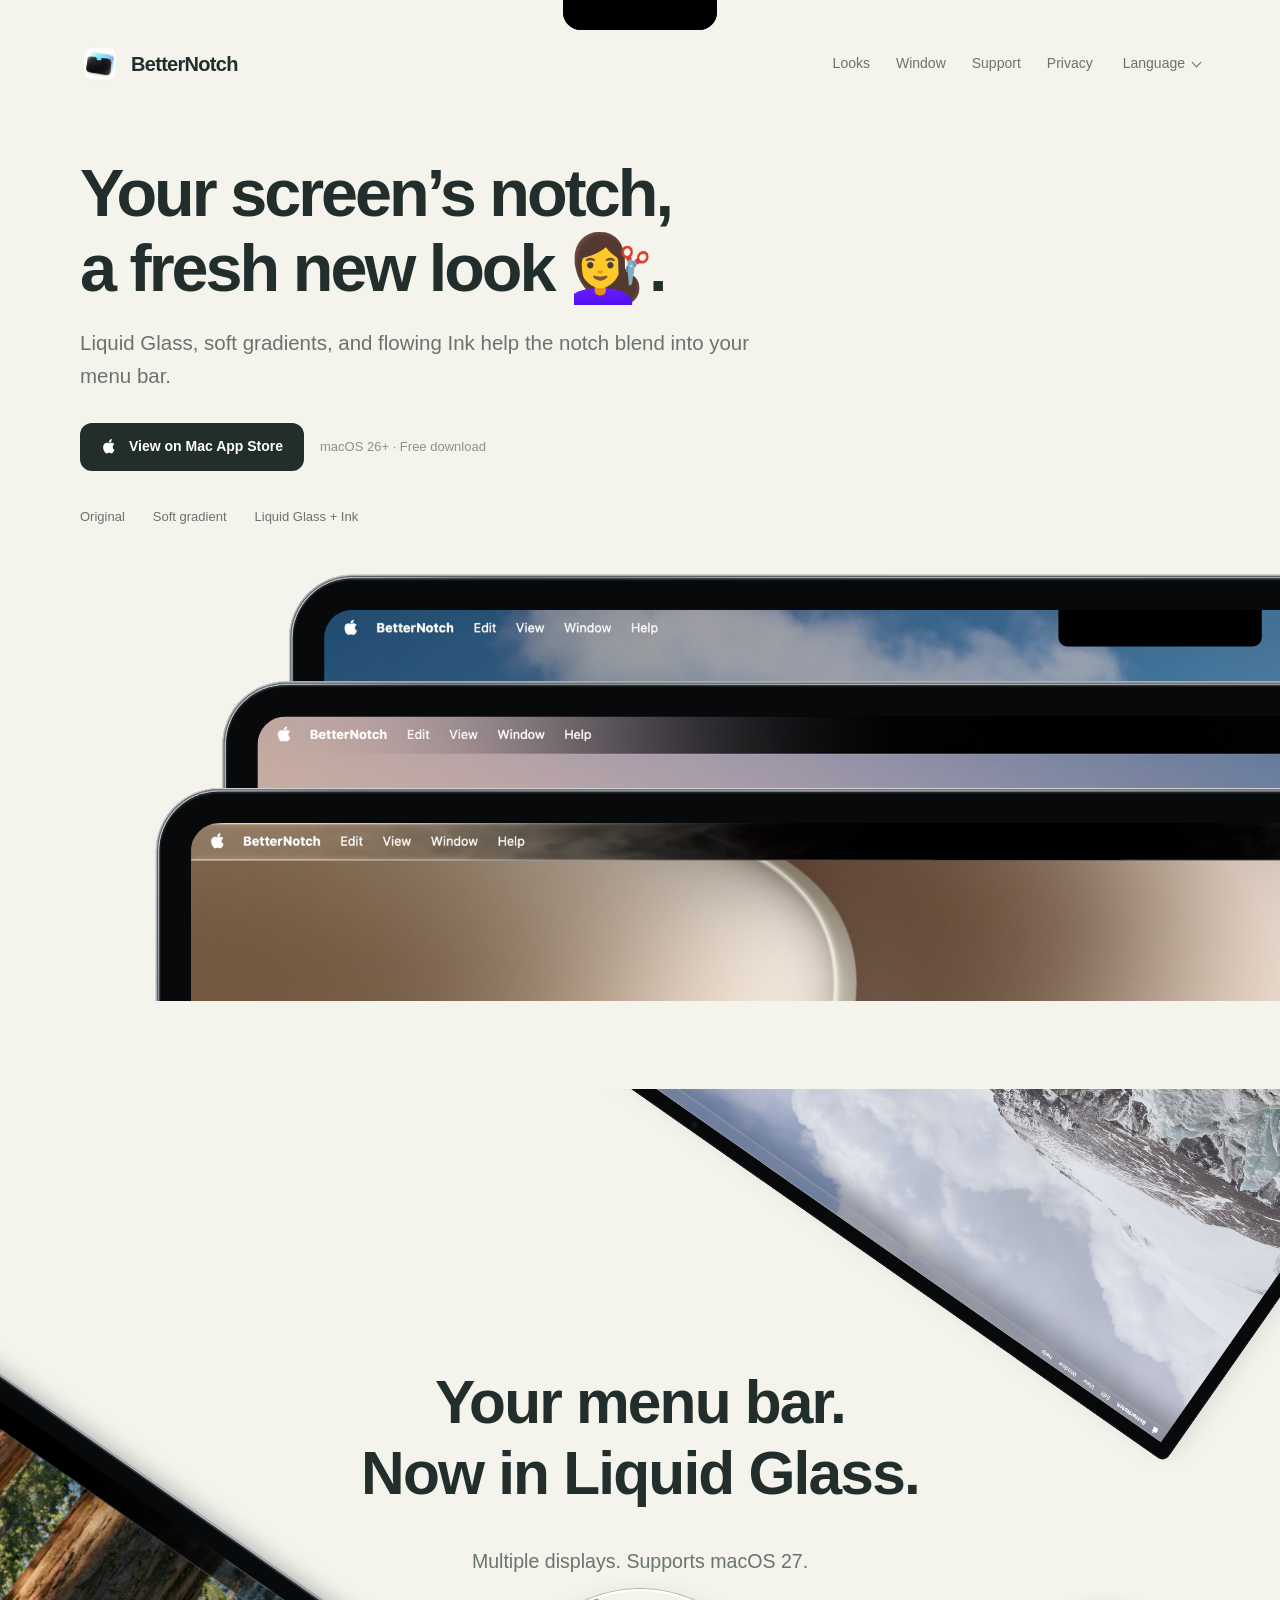
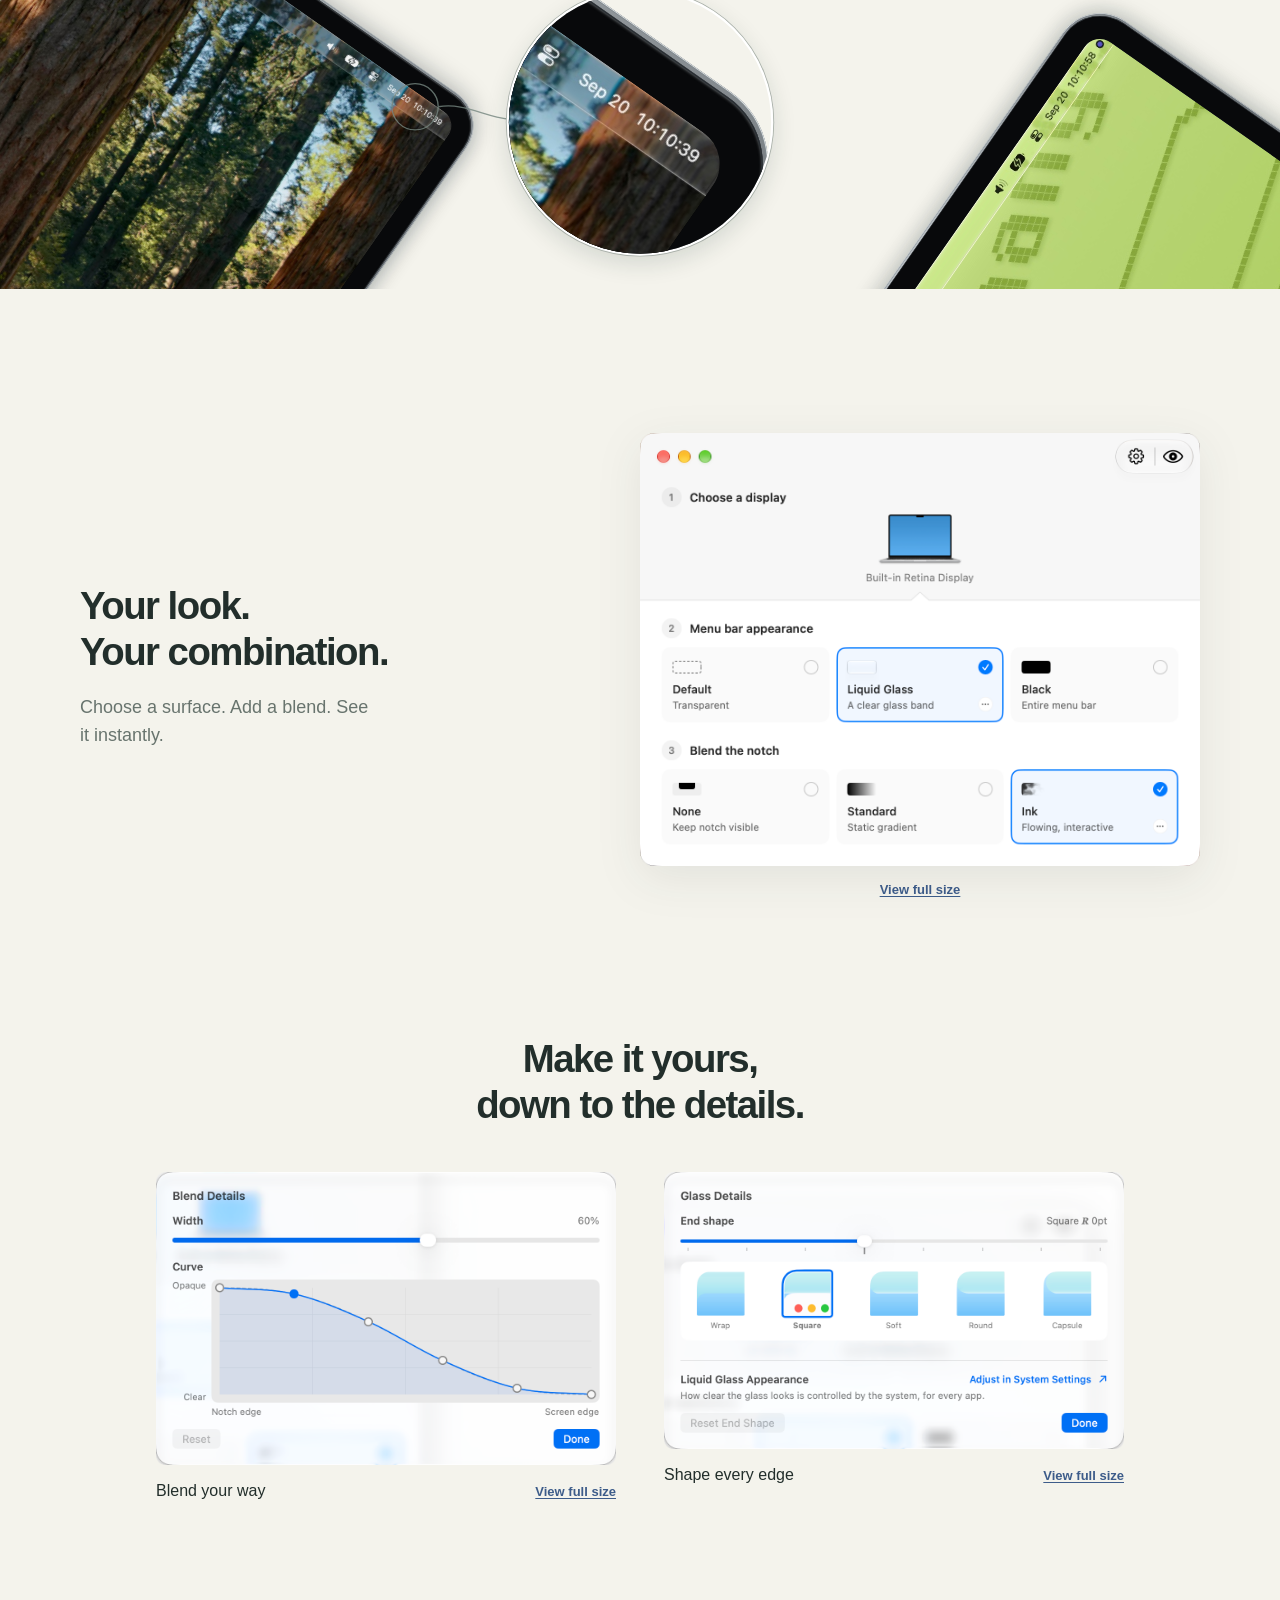
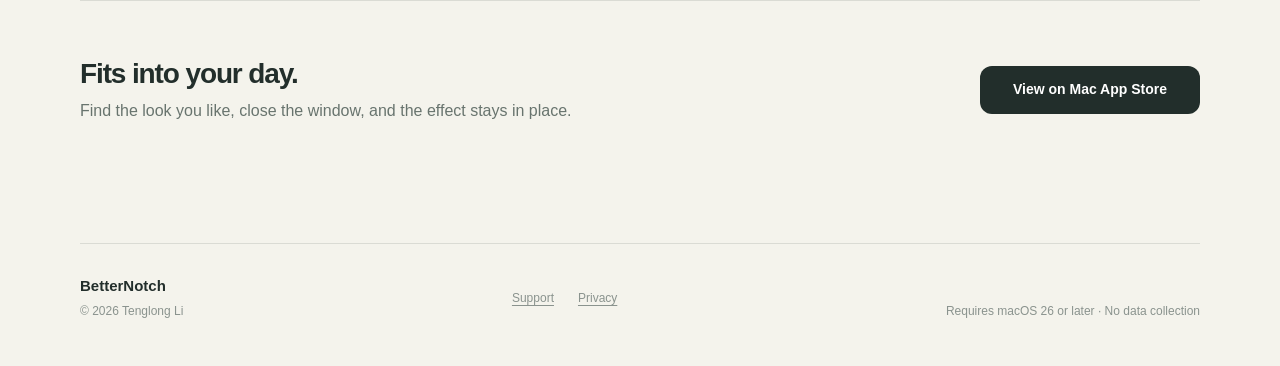
==== commit ab849fdb: "Say the app is free to download for 2.1 The App Store price moves to free with 2.1, with Liquid Glas" ====
--- a/index.html
+++ b/index.html
@@ -1,5 +1,5 @@
 <!DOCTYPE html>
-<html class="no-js" lang="en" data-title-en="BetterNotch — Your screen’s notch, a fresh new look" data-title-zh="BetterNotch — 屏幕刘海，换个新造型">
+<html class="no-js" lang="en" data-title-en="BetterNotch — Hide the MacBook notch in your menu bar" data-title-zh="BetterNotch — 隐藏 MacBook 刘海，融入菜单栏">
   <head>
     <meta charset="utf-8">
     <script>
@@ -12,15 +12,15 @@
       })();
     </script>
     <meta name="viewport" content="width=device-width, initial-scale=1">
-    <meta name="description" content="Liquid Glass, soft gradients, and flowing Ink help the notch blend into your menu bar.">
+    <meta name="description" content="Hide the MacBook notch. BetterNotch blends it into your menu bar with a soft gradient, Liquid Glass, or flowing Ink. Free to download for macOS 26 and later; Liquid Glass and Ink unlock with a one-time purchase.">
     <meta name="theme-color" content="#f4f3ec">
     <meta name="apple-itunes-app" content="app-id=6791836457">
     <meta property="og:type" content="website">
     <meta property="og:site_name" content="BetterNotch">
     <meta property="og:locale" content="en_US">
     <meta property="og:locale:alternate" content="zh_CN">
-    <meta property="og:title" content="BetterNotch — Your screen’s notch, a fresh new look">
-    <meta property="og:description" content="Liquid Glass, soft gradients, and flowing Ink help the notch blend into your menu bar.">
+    <meta property="og:title" content="BetterNotch — Hide the MacBook notch in your menu bar">
+    <meta property="og:description" content="Hide the MacBook notch. BetterNotch blends it into your menu bar with a soft gradient, Liquid Glass, or flowing Ink. Free to download for macOS 26 and later; Liquid Glass and Ink unlock with a one-time purchase.">
     <meta property="og:url" content="https://tungloong.github.io/betternotch-site/">
     <meta property="og:image" content="https://tungloong.github.io/betternotch-site/assets/og-betternotch-2.0.png">
     <meta property="og:image:type" content="image/png">
@@ -28,8 +28,8 @@
     <meta property="og:image:height" content="630">
     <meta property="og:image:alt" content="BetterNotch icon and name with a Mac menu bar blended into a soft gradient">
     <meta name="twitter:card" content="summary_large_image">
-    <meta name="twitter:title" content="BetterNotch — Your screen’s notch, a fresh new look">
-    <meta name="twitter:description" content="Liquid Glass, soft gradients, and flowing Ink help the notch blend into your menu bar.">
+    <meta name="twitter:title" content="BetterNotch — Hide the MacBook notch in your menu bar">
+    <meta name="twitter:description" content="Hide the MacBook notch. BetterNotch blends it into your menu bar with a soft gradient, Liquid Glass, or flowing Ink. Free to download for macOS 26 and later; Liquid Glass and Ink unlock with a one-time purchase.">
     <meta name="twitter:image" content="https://tungloong.github.io/betternotch-site/assets/og-betternotch-2.0.png">
     <meta name="twitter:image:alt" content="BetterNotch icon and name with a Mac menu bar blended into a soft gradient">
     <link rel="canonical" href="https://tungloong.github.io/betternotch-site/">
@@ -44,17 +44,17 @@
         "@type": "SoftwareApplication",
         "name": "BetterNotch",
         "alternateName": "BetterNotch: Seamless Menu Bar",
-        "softwareVersion": "2.0",
+        "softwareVersion": "2.1",
         "applicationCategory": "UtilitiesApplication",
         "applicationSubCategory": "Graphics & Design",
         "operatingSystem": "macOS 26.0 or later",
         "downloadUrl": "https://apps.apple.com/app/id6791836457?mt=12",
         "url": "https://tungloong.github.io/betternotch-site/",
         "image": "https://tungloong.github.io/betternotch-site/assets/og-betternotch-2.0.png",
-        "description": "Liquid Glass, soft gradients, and flowing Ink help the notch blend into your menu bar.",
+        "description": "Hide the MacBook notch. BetterNotch blends it into your menu bar with a soft gradient, Liquid Glass, or flowing Ink. Free to download for macOS 26 and later; Liquid Glass and Ink unlock with a one-time purchase.",
         "offers": {
           "@type": "Offer",
-          "price": "2.99",
+          "price": "0",
           "priceCurrency": "USD",
           "eligibleRegion": "US",
           "url": "https://apps.apple.com/app/id6791836457?mt=12",
@@ -62,7 +62,7 @@
         }
       }
     </script>
-    <title>BetterNotch — Your screen’s notch, a fresh new look</title>
+    <title>BetterNotch — Hide the MacBook notch in your menu bar</title>
   </head>
   <body class="home-page">
     <a class="skip-link" href="#main" data-en="Skip to main content" data-zh="跳到主要内容">Skip to main content</a>
@@ -113,7 +113,7 @@
               <svg aria-hidden="true" viewBox="0 0 20 20" width="17" height="17"><path d="M13.8 10.5c0-2.1 1.7-3.1 1.8-3.2a3.8 3.8 0 0 0-3-1.6c-1.3-.1-2.5.7-3.1.7-.7 0-1.7-.7-2.8-.7A4.1 4.1 0 0 0 3.2 7.8c-1.5 2.5-.4 6.3 1 8.3.7 1 1.5 2.1 2.6 2 1-.1 1.4-.7 2.7-.7s1.6.7 2.7.7c1.1 0 1.8-1 2.5-2a9 9 0 0 0 1.1-2.3 3.6 3.6 0 0 1-2-3.3ZM11.8 4.3c.6-.8 1.1-1.9 1-3a4.2 4.2 0 0 0-2.7 1.4 4 4 0 0 0-1 2.9c1 .1 2-.5 2.7-1.3Z" fill="currentColor"/></svg>
               <span data-en="View on Mac App Store" data-zh="前往 Mac App Store">View on Mac App Store</span>
             </a>
-            <span class="sysreq" data-en="macOS 26+ · One-time purchase" data-zh="macOS 26+ · 买断制">macOS 26+ · One-time purchase</span>
+            <span class="sysreq" data-en="macOS 26+ · Free download" data-zh="macOS 26+ · 免费下载">macOS 26+ · Free download</span>
           </div>
         </section>
 
